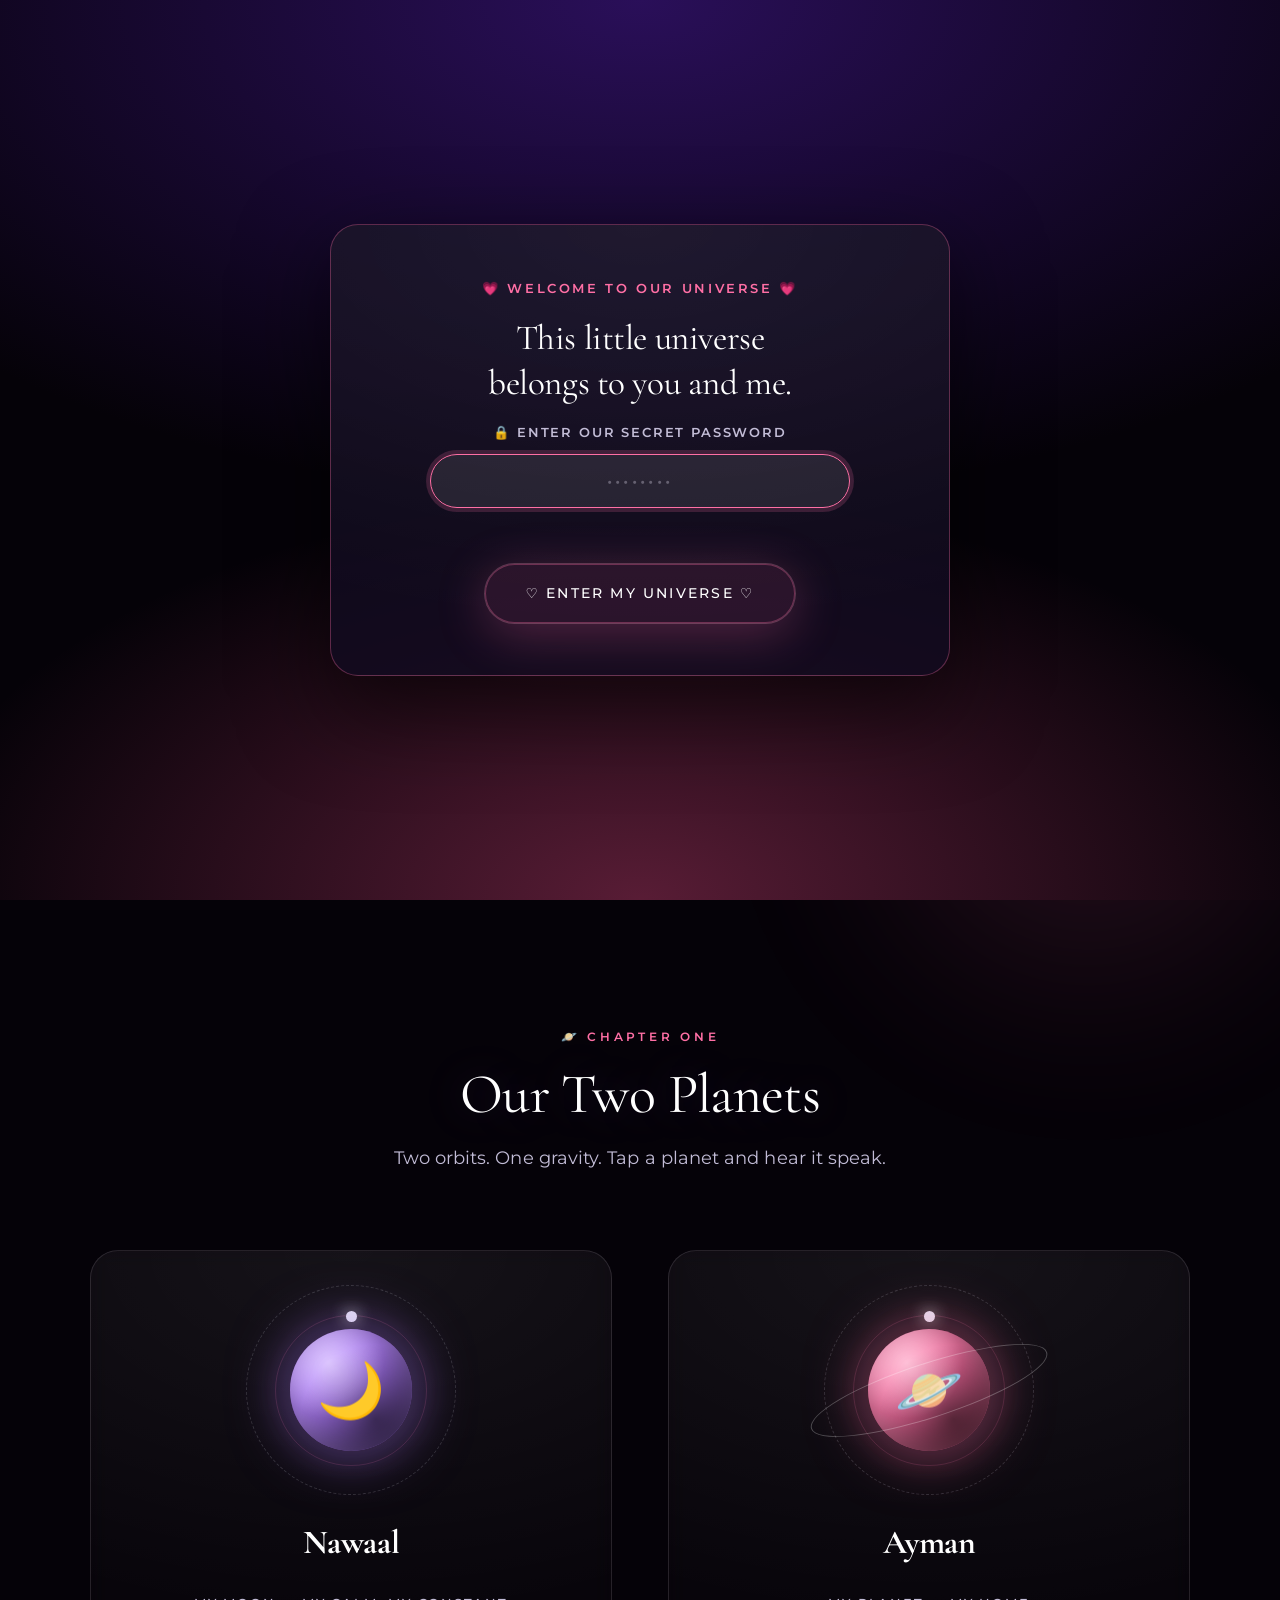
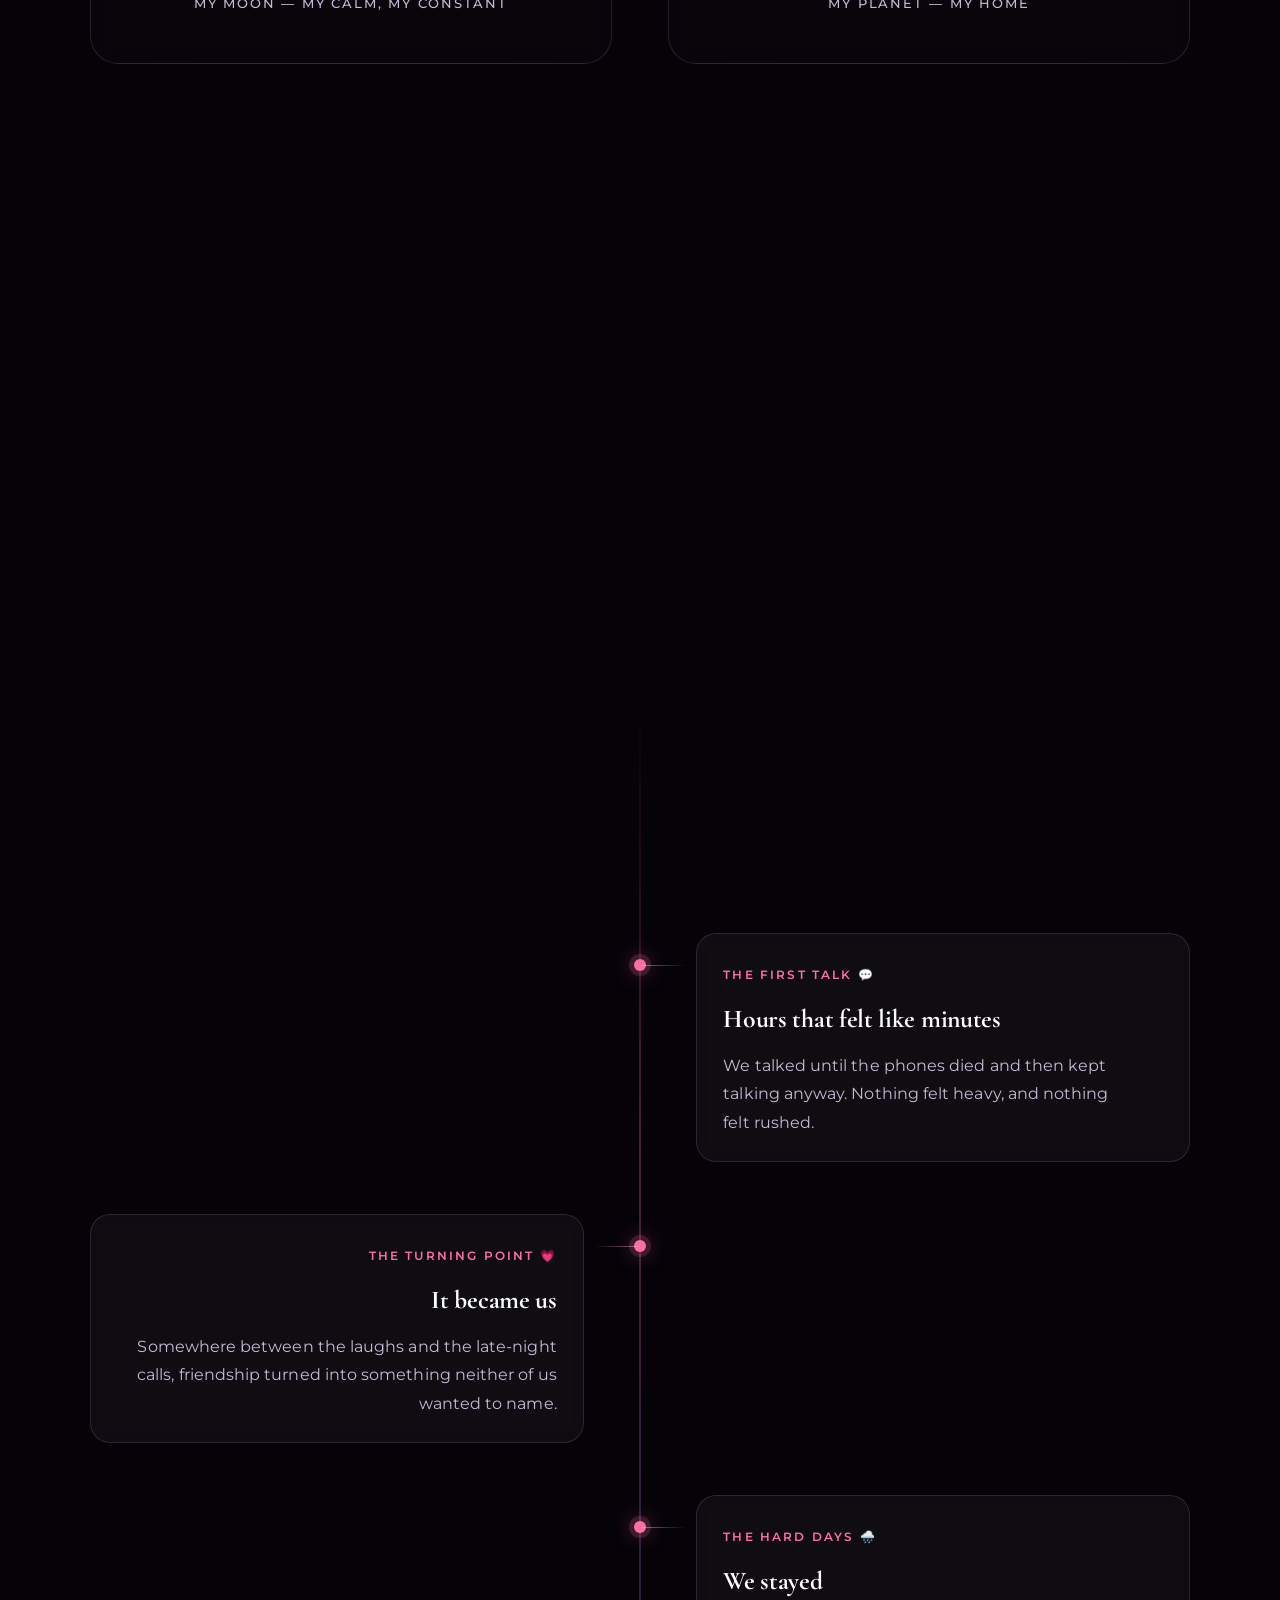
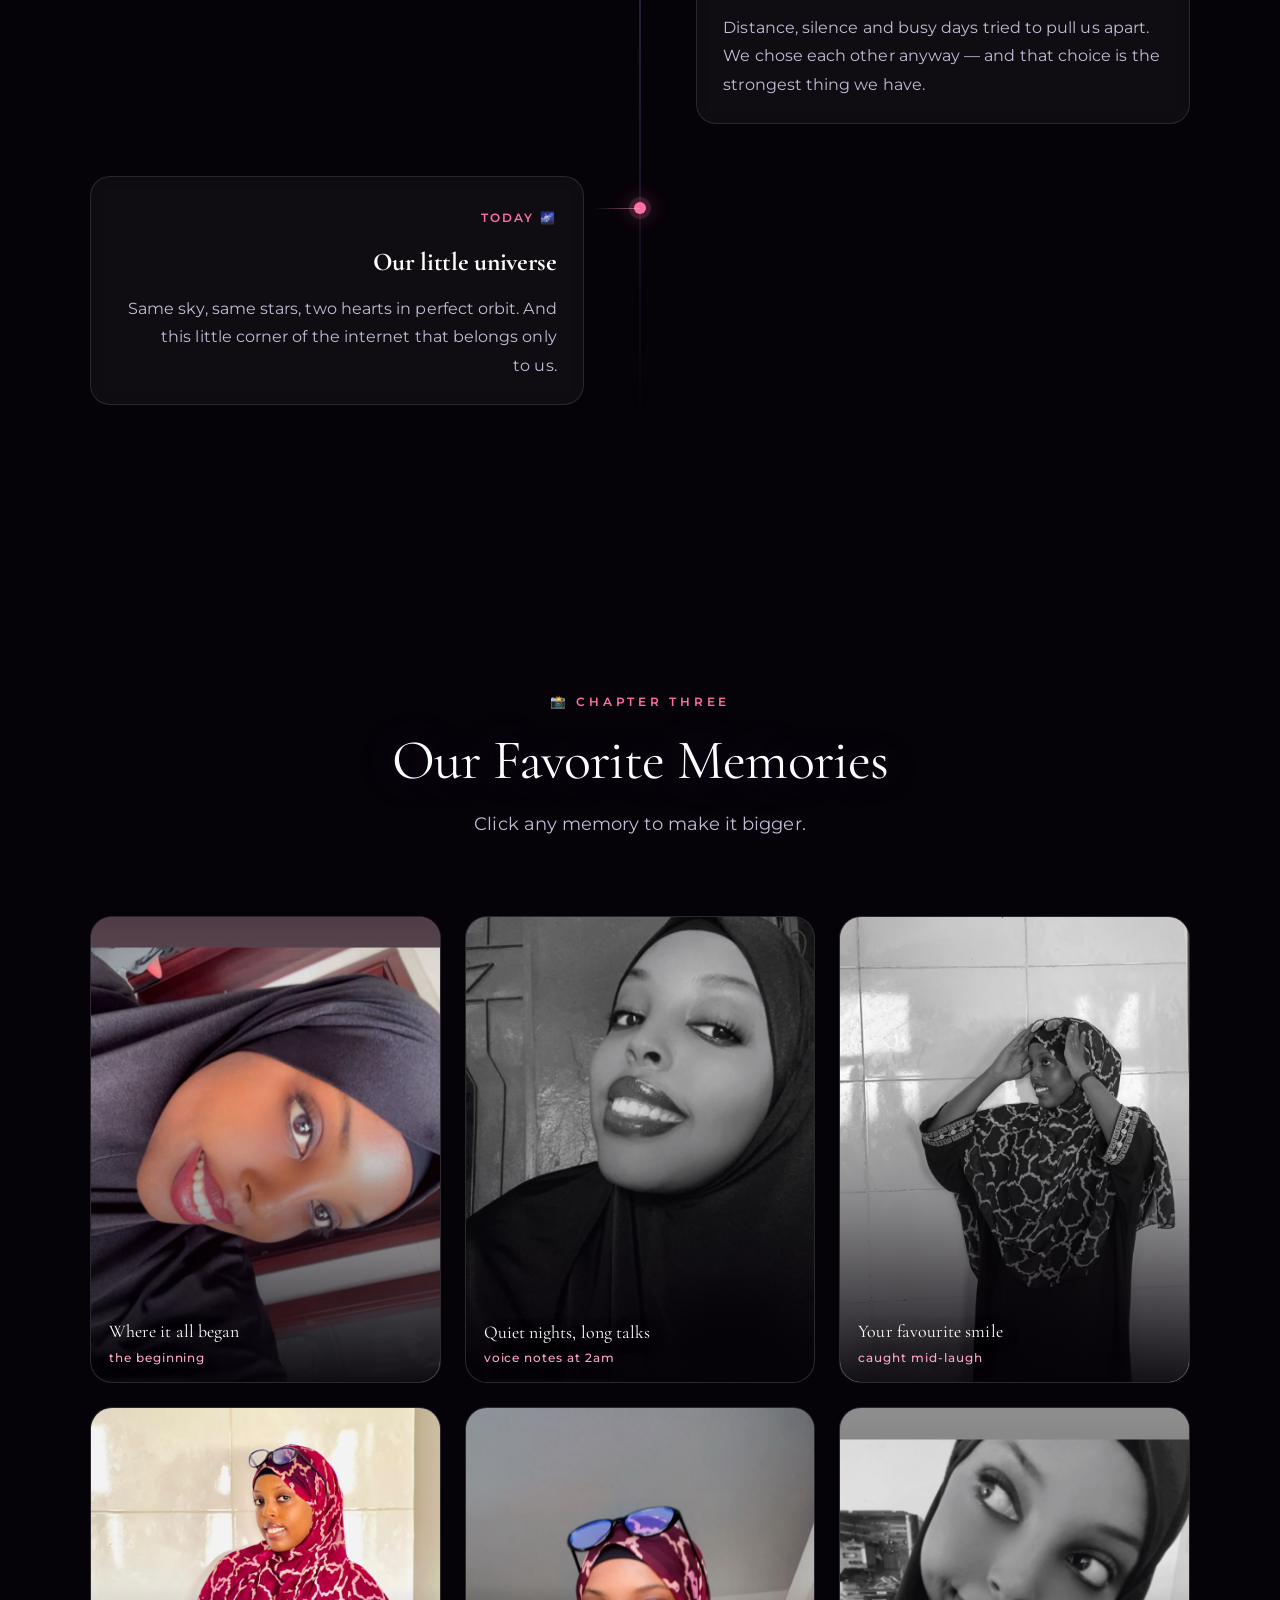
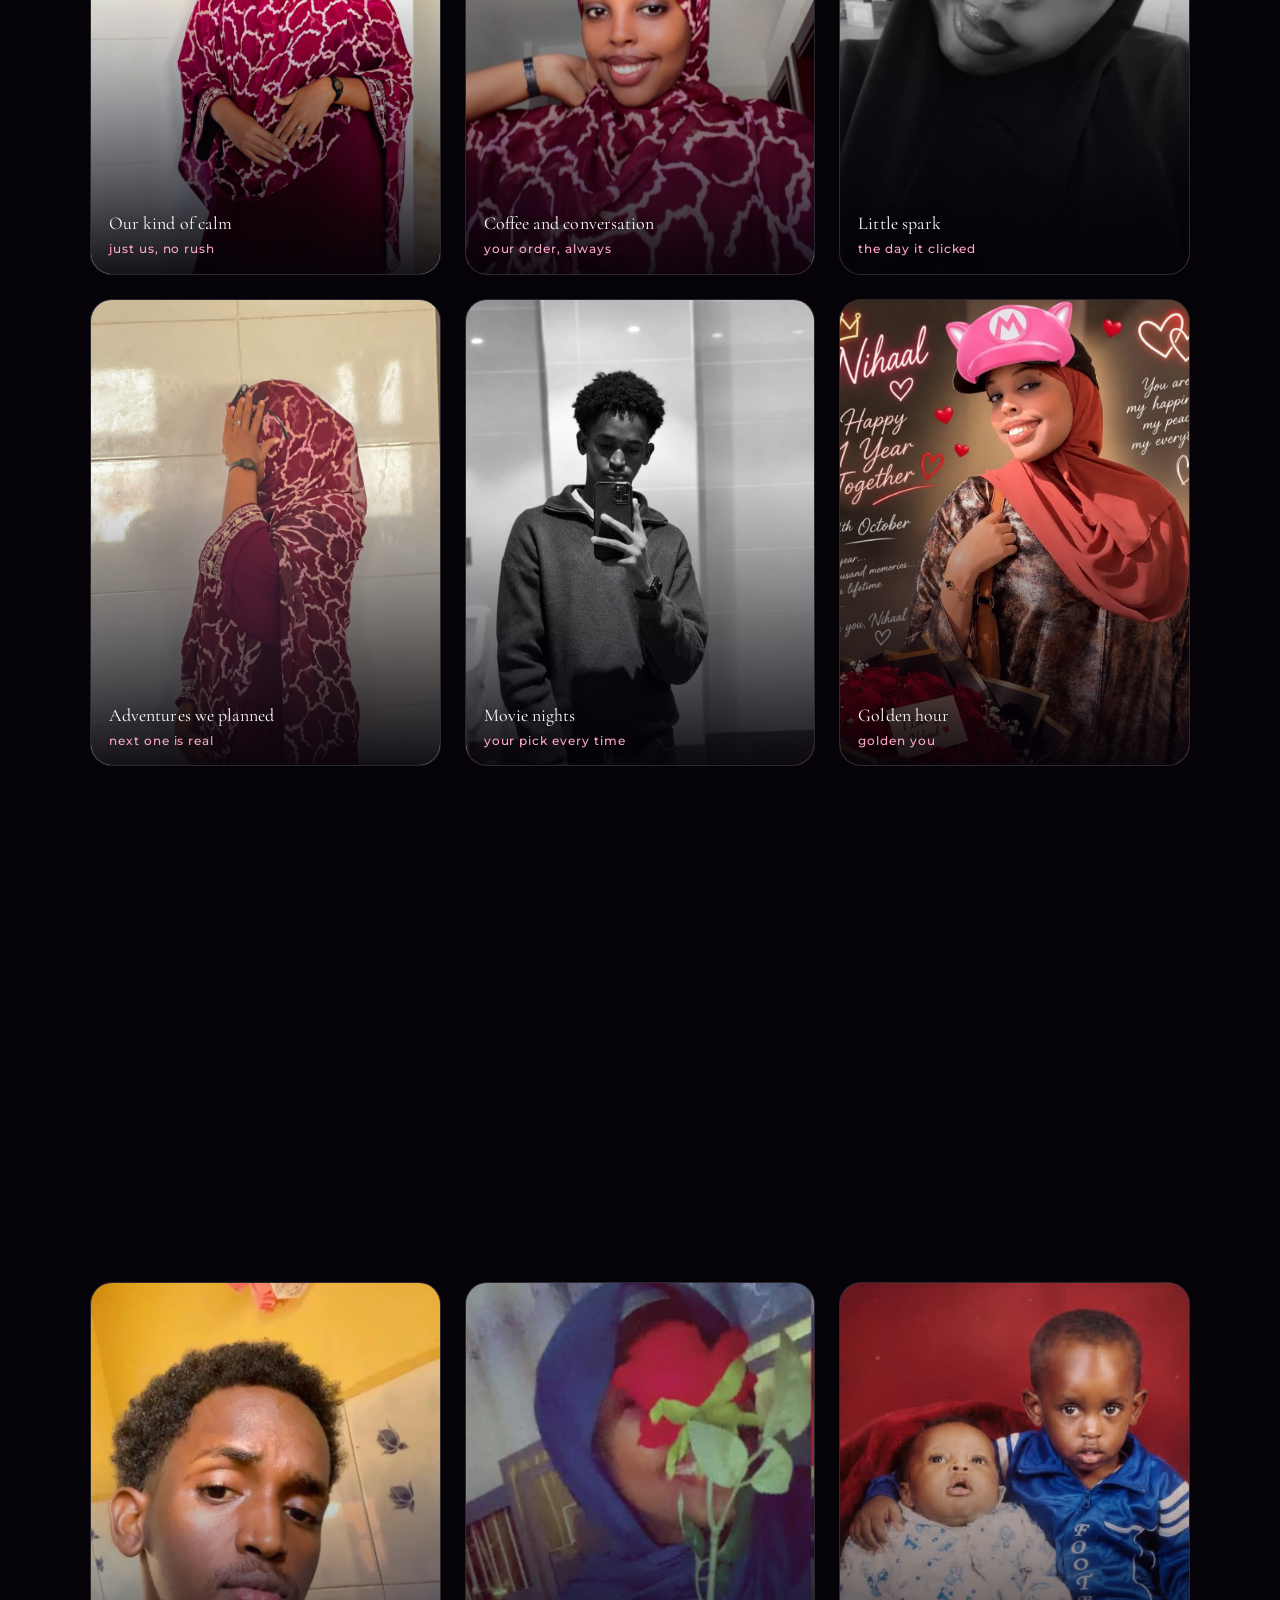
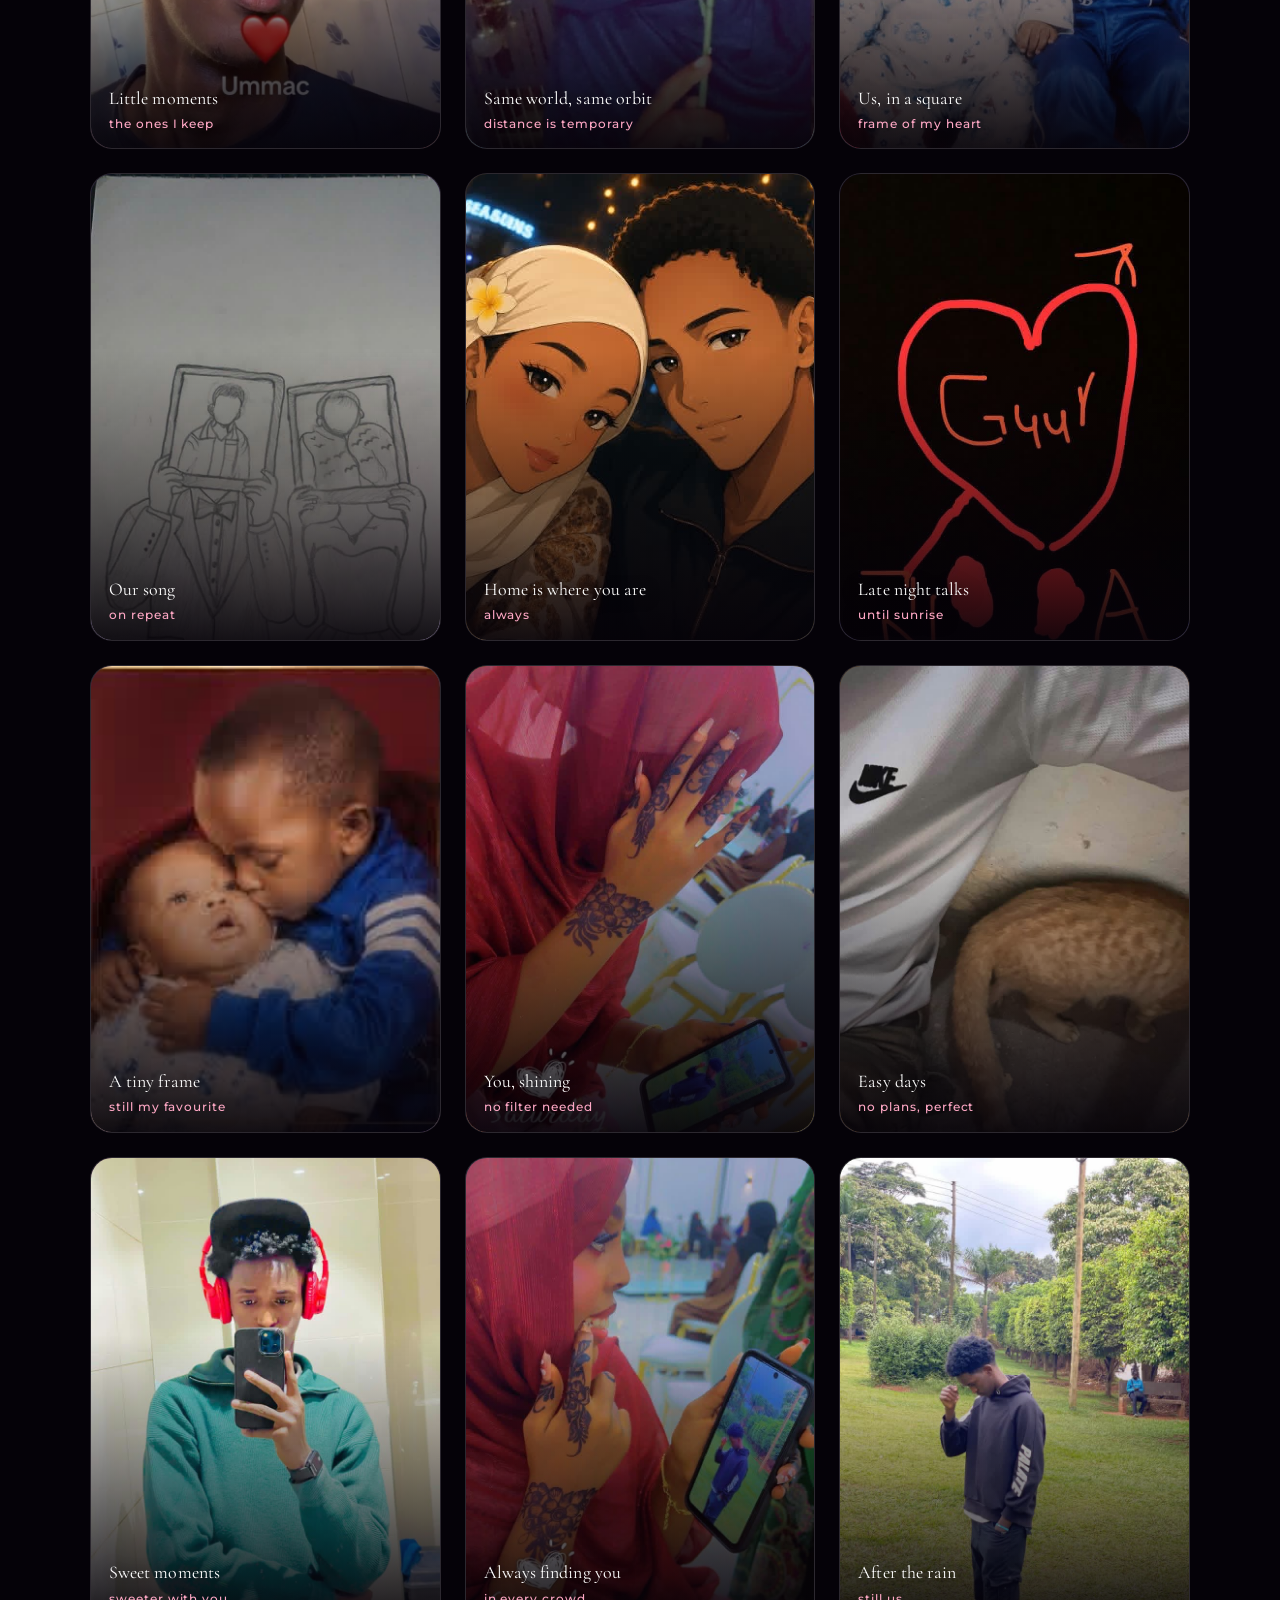
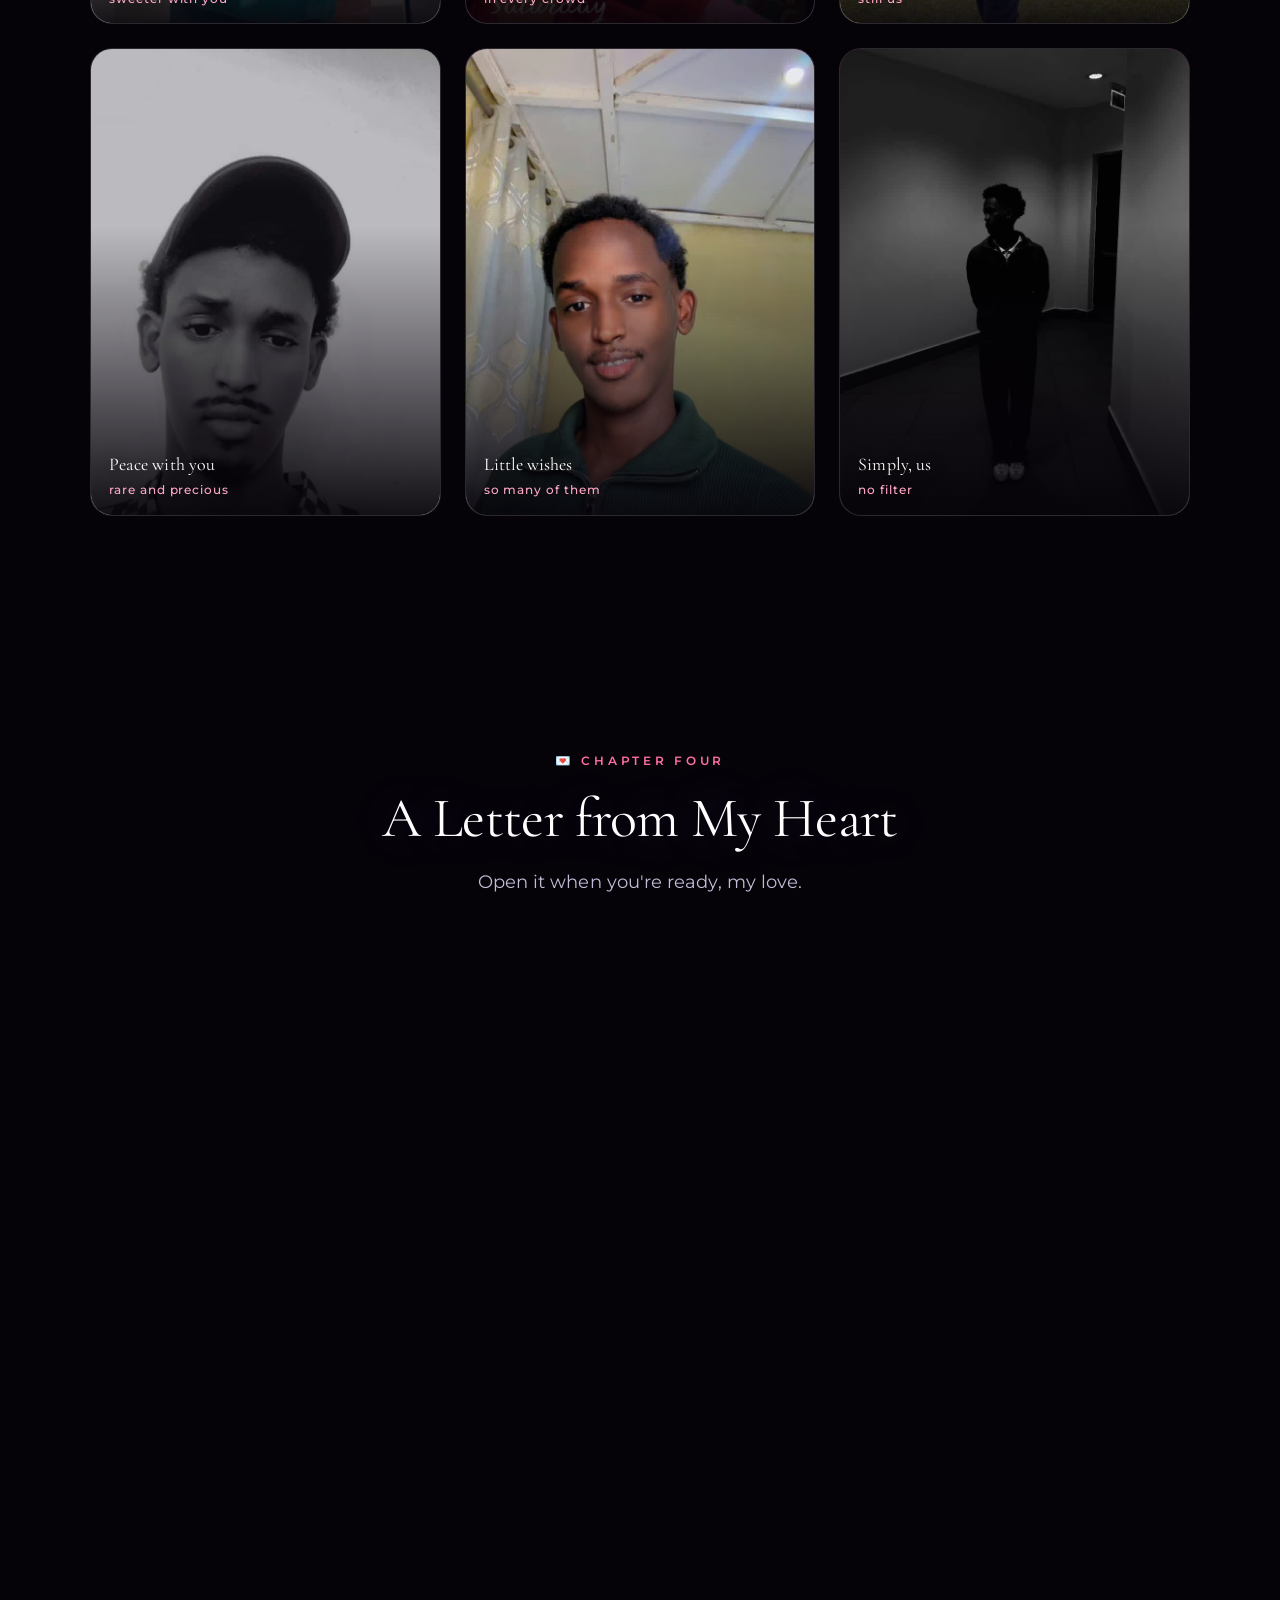
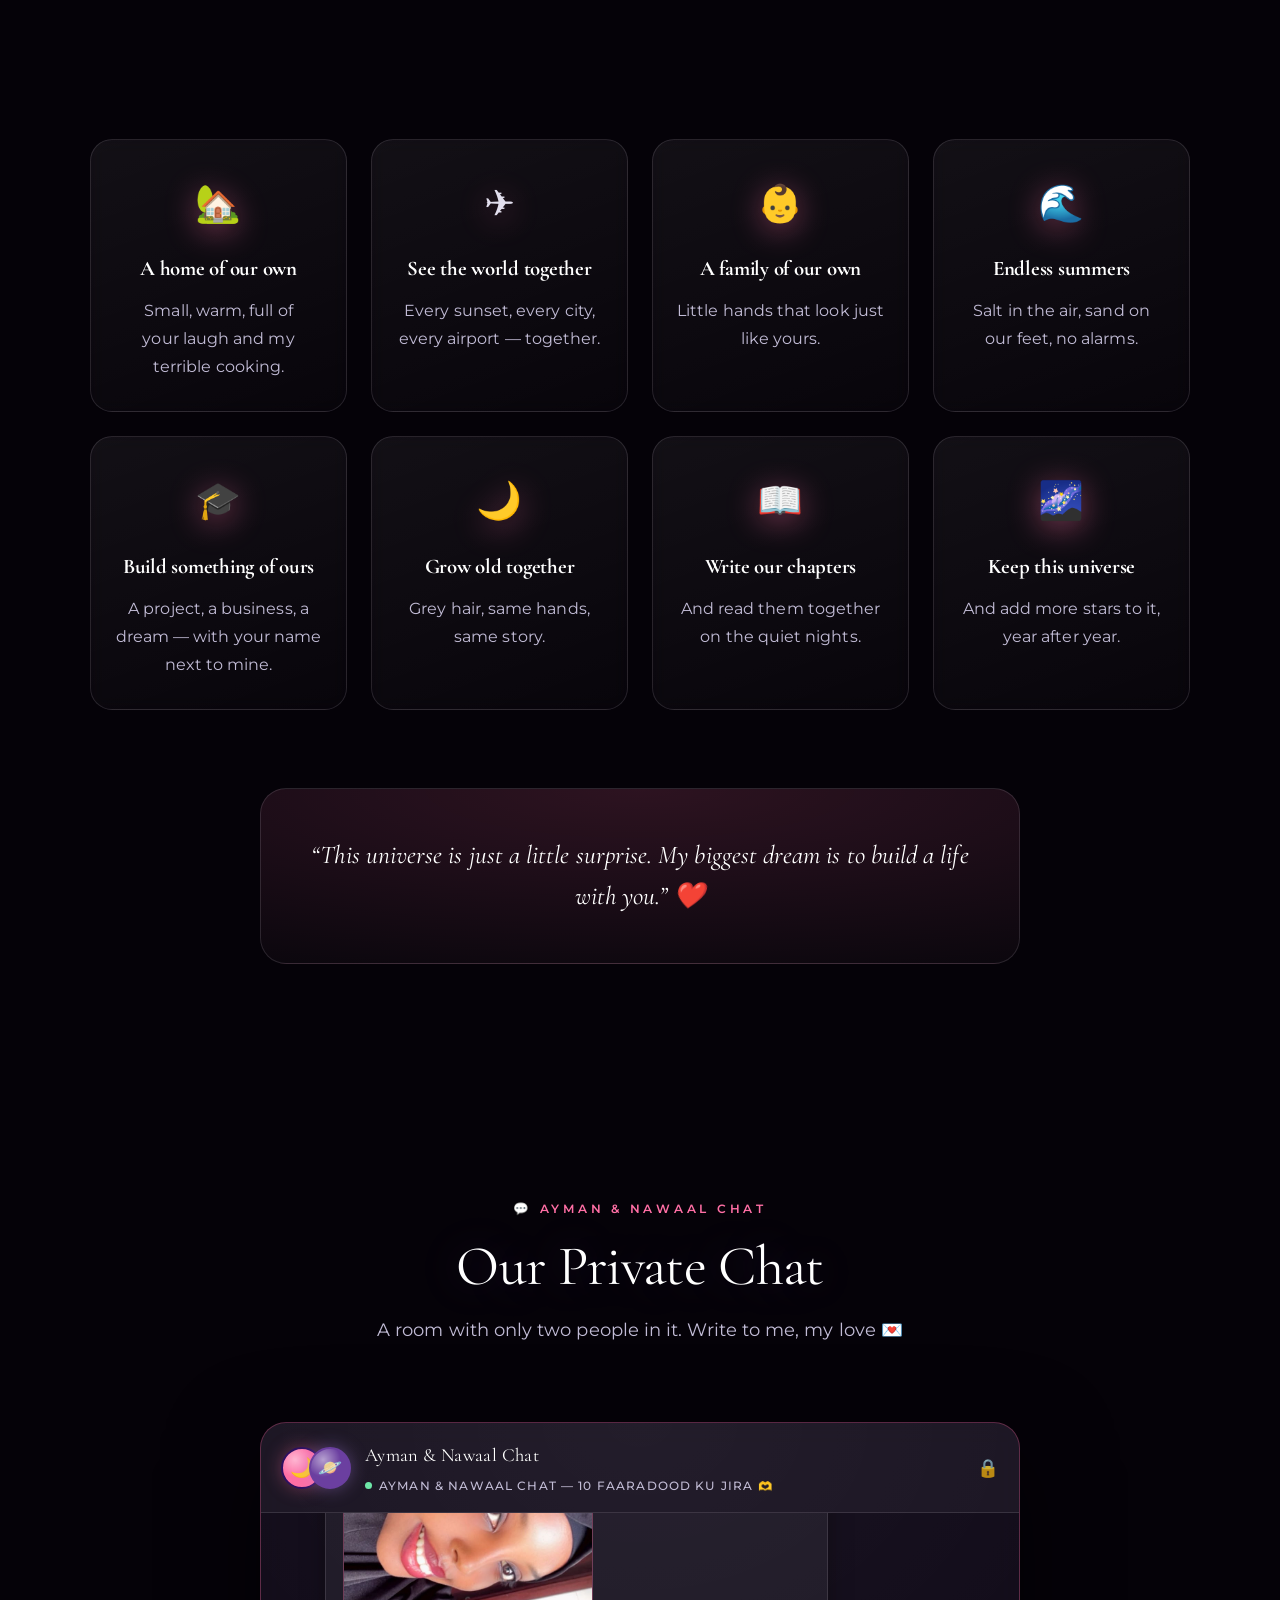
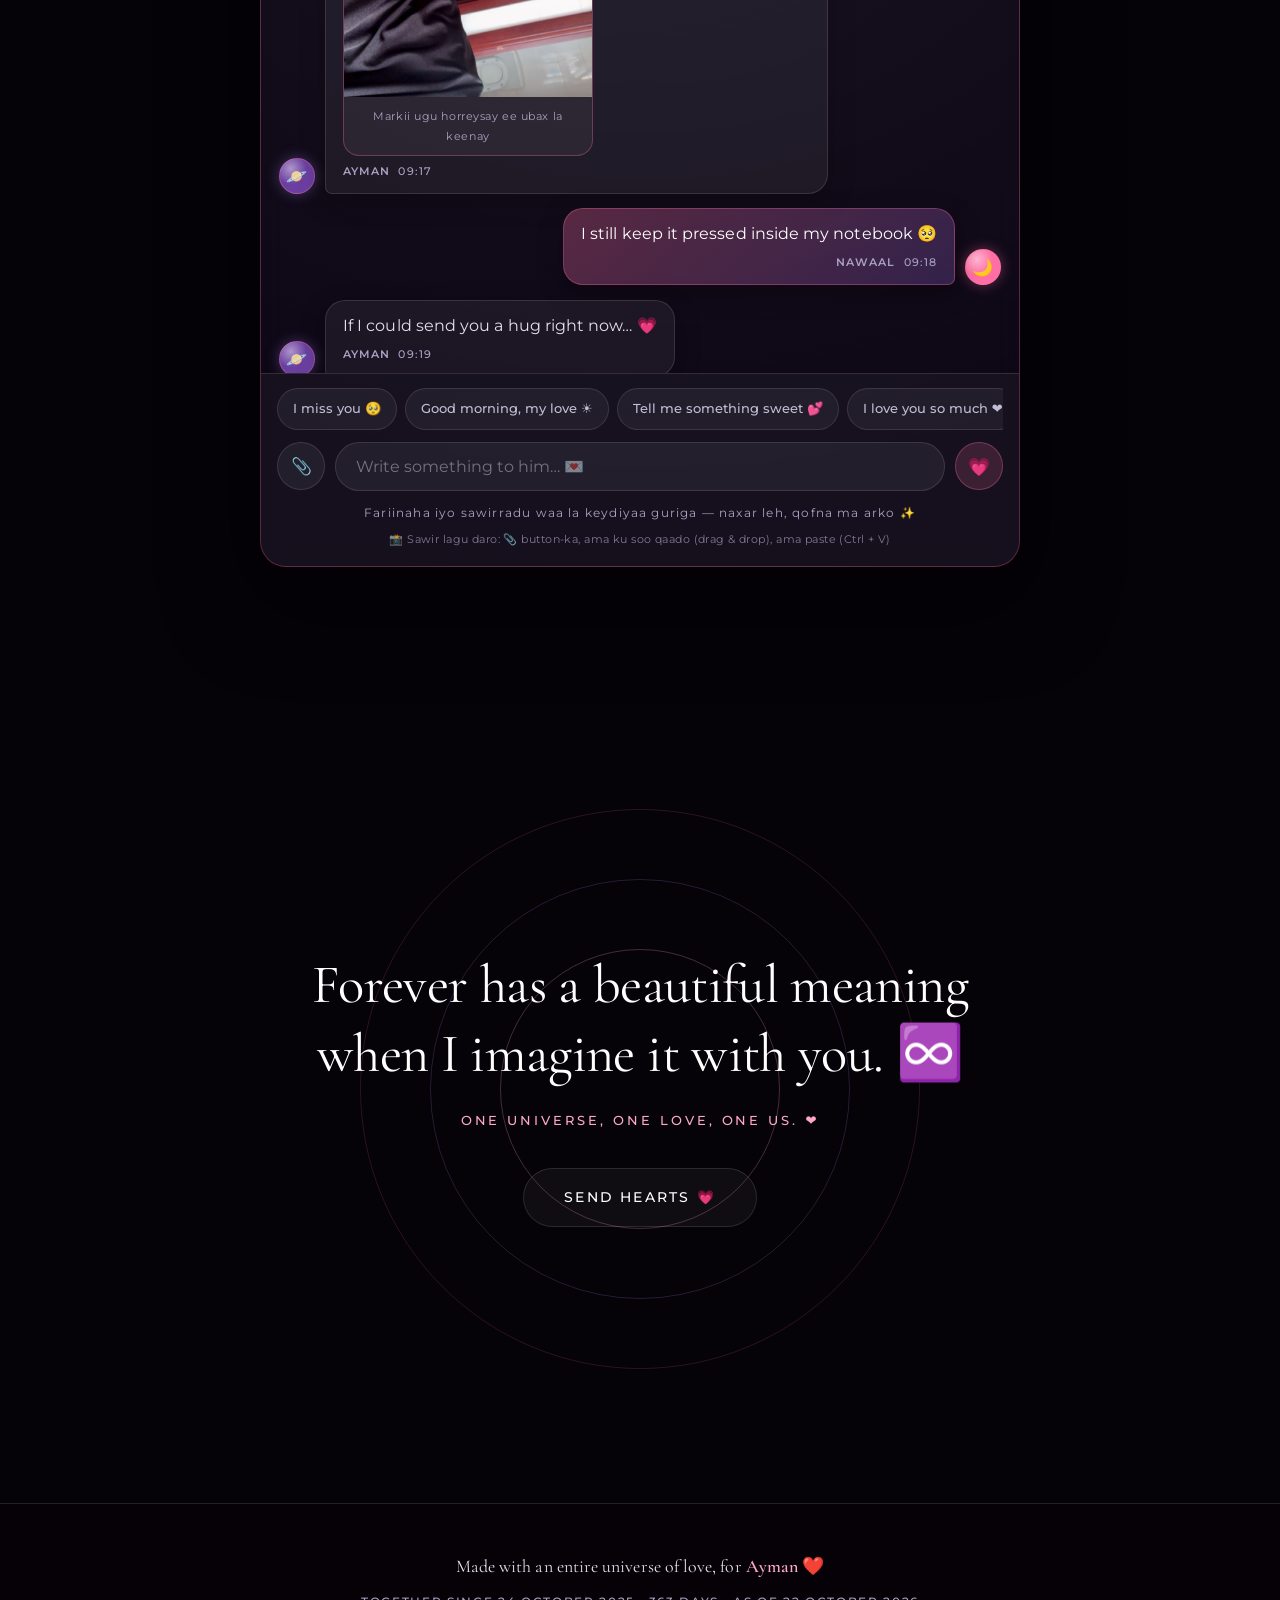
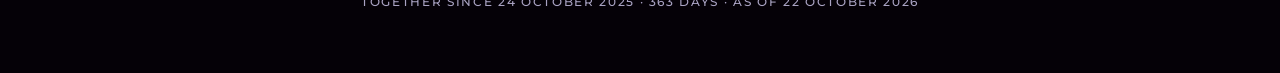
==== deploy-cloudflare/index.html @ 8b306631 "initial commit" ====
<!DOCTYPE html>
<html lang="so">
<head>
<meta charset="UTF-8" />
<meta name="viewport" content="width=device-width, initial-scale=1, viewport-fit=cover" />
<meta name="theme-color" content="#050208" />
<title>🌌 Our Little Universe — Nawaal &amp; Ayman</title>
<meta name="description" content="A universe made for two hearts. Happy Anniversary, My Love." />
<meta name="robots" content="noindex, nofollow" />
<meta property="og:type" content="website" />
<meta property="og:site_name" content="Our Little Universe" />
<meta property="og:title" content="Our Little Universe — Nawaal &amp; Ayman 🌌" />
<meta property="og:description" content="A universe made for two hearts. Happy Anniversary, My Love ❤️" />
<meta property="og:image" content="images/og-cover.jpg" />
<meta property="og:image:alt" content="Nawaal &amp; Ayman — Our Little Universe" />
<meta name="twitter:card" content="summary_large_image" />
<meta name="twitter:title" content="Our Little Universe — Nawaal &amp; Ayman 🌌" />
<meta name="twitter:description" content="A universe made for two hearts." />
<meta name="twitter:image" content="images/og-cover.jpg" />

<link rel="preconnect" href="https://fonts.googleapis.com" />
<link rel="preconnect" href="https://fonts.gstatic.com" crossorigin />
<link href="https://fonts.googleapis.com/css2?family=Cormorant+Garamond:ital,wght@0,400;0,600;1,400;1,600&family=Great+Vibes&family=Montserrat:wght@300;400;500;600&display=swap" rel="stylesheet" />
<link rel="stylesheet" href="assets/css/style.css" />
<link rel="stylesheet" href="assets/css/gate.css" />
<link rel="stylesheet" href="assets/css/chat.css" />
<link rel="stylesheet" href="assets/css/cake.css" />
<link rel="icon" href="data:image/svg+xml,<svg xmlns='http://www.w3.org/2000/svg' viewBox='0 0 100 100'><text y='.9em' font-size='90'>🌌</text></svg>" />
<link rel="apple-touch-icon" href="images/og-cover.jpg" />
<link rel="manifest" href="site.webmanifest" />
<noscript><style>.gate { display: none !important; }</style></noscript>
</head>
<body>

<!-- ============ SECRET GATE ============ -->
<div class="gate" id="gate" role="dialog" aria-modal="true" aria-label="Secret entrance">

  <!-- Step 1 — password -->
  <section class="gate__screen is-active" id="gatePass">
    <div class="gate__card">
      <p class="gate__kicker">💗 Welcome to Our Universe 💗</p>
      <h2 class="gate__title">This little universe belongs to you and me.</h2>
      <form class="gate__form" id="gateForm" novalidate>
        <label class="gate__label" for="gatePassInput">🔒 Enter Our Secret Password</label>
        <input class="gate__input" id="gatePassInput" type="password" autocomplete="off" spellcheck="false" placeholder="••••••••" aria-describedby="gateMsg" />
        <p class="gate__msg" id="gateMsg" role="alert"></p>
        <button class="btn btn--glow gate__submit" type="submit"><span>♡ Enter My Universe ♡</span></button>
      </form>
    </div>
  </section>

  <!-- Step 2 — secret questions -->
  <section class="gate__screen" id="gateQuiz">
    <div class="gate__card">
      <p class="gate__kicker" id="quizKicker">Question 1 ❤️</p>
      <h2 class="gate__title" id="quizQuestion">What is my name?</h2>
      <div class="gate__options" id="quizOptions"></div>
      <p class="gate__msg" id="quizMsg" role="alert"></p>
      <div class="gate__progress"><i id="quizBar"></i></div>
    </div>
  </section>

  <!-- Step 3 — unlocked -->
  <section class="gate__screen" id="gateDone">
    <div class="gate__card">
      <p class="gate__kicker">🌌</p>
      <h2 class="gate__title gate__title--win">CONGRATULATIONS, MY LOVE! ❤️</h2>
      <p class="gate__lead">You have unlocked our little universe.</p>
      <button class="btn btn--glow" id="gateEnter" type="button"><span>✨ ENTER OUR UNIVERSE ✨</span></button>
    </div>
  </section>

</div>

<!-- ============ CELEBRATION CAKE ============ -->
<div class="cake" id="cake" hidden role="dialog" aria-modal="true" aria-label="Happy anniversary">
  <div class="cake__confetti" id="cakeConfetti" aria-hidden="true"></div>
  <div class="cake__inner">
    <p class="cake__kicker">🎂 Our Little Universe</p>
    <h2 class="cake__title">Happy Anniversary</h2>
    <p class="cake__names">Ayman &amp; Nawaal</p>
    <p class="cake__since" id="cakeSince"></p>

    <div class="cake__stage" aria-hidden="true">
      <div class="cake__glow"></div>
      <div class="cake__candles">
        <span class="candle"><i class="candle__flame"></i><i class="candle__smoke"></i></span>
        <span class="candle"><i class="candle__flame"></i><i class="candle__smoke"></i></span>
        <span class="candle"><i class="candle__flame"></i><i class="candle__smoke"></i></span>
        <span class="candle"><i class="candle__flame"></i><i class="candle__smoke"></i></span>
        <span class="candle"><i class="candle__flame"></i><i class="candle__smoke"></i></span>
      </div>
      <div class="cake__layer cake__layer--top">
        <span class="cake__drip" style="left: 12px"></span>
        <span class="cake__drip" style="left: 52px"></span>
        <span class="cake__drip" style="left: 92px"></span>
      </div>
      <div class="cake__layer cake__layer--mid">
        <span class="cake__drip" style="left: 16px"></span>
        <span class="cake__drip" style="left: 66px"></span>
        <span class="cake__drip" style="left: 116px"></span>
      </div>
      <div class="cake__layer cake__layer--bottom">
        <span class="cake__drip" style="left: 22px"></span>
        <span class="cake__drip" style="left: 82px"></span>
        <span class="cake__drip" style="left: 142px"></span>
      </div>
      <div class="cake__sugar"></div>
      <div class="cake__plate"></div>
    </div>

    <button class="btn btn--glow cake__btn" id="cakeBtn" type="button"><span>🎂 Blow out the candles</span></button>
    <p class="cake__hint">Tag si uu dabadeed uu u galaa universe-ka 🌌</p>
  </div>
</div>

<!-- ============ BACKGROUND LAYERS ============ -->
<canvas id="starfield" aria-hidden="true"></canvas>
<div class="nebula nebula--1" aria-hidden="true"></div>
<div class="nebula nebula--2" aria-hidden="true"></div>
<div class="nebula nebula--3" aria-hidden="true"></div>
<div class="cursor-glow" id="cursorGlow" aria-hidden="true"></div>

<!-- ============ WELCOME / LOADER ============ -->
<div class="loader" id="loader">
  <div class="loader__inner">
    <p class="loader__eyebrow">A universe of two</p>
    <h1 class="loader__title">Welcome to Our Universe,<br /><span class="gradient-text">Ayman</span> ❤️</h1>
    <p class="loader__text">Out of billions of people, somehow, my heart found you.</p>
    <button class="btn btn--glow" id="enterBtn" type="button">
      <span>Enter Our Universe</span> <span class="btn__spark">✨</span>
    </button>
    <p class="loader__hint">🎵 Our piano starts when you enter</p>
  </div>
  <div class="loader__fade"></div>
</div>

<!-- ============ NAV ============ -->
<header class="nav" id="nav">
  <a class="nav__logo" href="#home">
    <span class="nav__logo-mark">✦</span>
    <span class="nav__logo-text">N &amp; A</span>
  </a>
  <nav class="nav__links" id="navLinks">
    <a href="#planets">Planets</a>
    <a href="#story">Story</a>
    <a href="#memories">Memories</a>
    <a href="#letter">Letter</a>
    <a href="#future">Future</a>
    <a href="#chat">Chat</a>
  </nav>
  <button class="nav__burger" id="navBurger" type="button" aria-label="Menu" aria-expanded="false">
    <span></span><span></span><span></span>
  </button>
  <button class="nav__music" id="musicBtn" type="button" aria-label="Toggle music" aria-pressed="false">
    <svg class="ico ico--on" viewBox="0 0 24 24" aria-hidden="true"><path d="M9 18V5l12-2v13"/><circle cx="6" cy="18" r="3"/><circle cx="18" cy="16" r="3"/></svg>
    <svg class="ico ico--off" viewBox="0 0 24 24" aria-hidden="true"><path d="M9 18V5l12-2v13"/><circle cx="6" cy="18" r="3"/><circle cx="18" cy="16" r="3"/><line x1="3" y1="3" x2="21" y2="21"/></svg>
  </button>
</header>

<main id="main">

  <!-- ============ HERO ============ -->
  <section class="hero section" id="home">
    <div class="hero__badge" data-reveal>
      <span class="pulse-dot"></span>
      <span id="anniversaryText">Happy Anniversary, My Love</span>
    </div>

    <h2 class="hero__title" data-reveal data-delay="1">
      One Universe, <span class="gradient-text">One Love</span>, One&nbsp;Us.
    </h2>

    <p class="hero__sub" data-reveal data-delay="2">
      A small corner of the internet, built only for us —
      <br class="br-mobile" /> and for every lifetime after this one.
    </p>

    <div class="countdown" data-reveal data-delay="3" id="countdown">
      <div class="countdown__cell"><b id="cdDays">0</b><span>Days of love</span></div>
      <div class="countdown__cell"><b id="cdHours">0</b><span>Hours</span></div>
      <div class="countdown__cell"><b id="cdMins">0</b><span>Minutes</span></div>
      <div class="countdown__cell"><b id="cdSecs">0</b><span>Seconds</span></div>
    </div>

    <p class="countdown__asof" id="cdAsOf" data-reveal data-delay="4"></p>

    <div class="hero__scroll" data-reveal data-delay="5">
      <span>scroll</span>
      <span class="mouse"><i></i></span>
    </div>
  </section>

  <!-- ============ PLANETS ============ -->
  <section class="section section--pad" id="planets">
    <header class="sec-head" data-reveal>
      <p class="sec-head__eyebrow">🪐 Chapter one</p>
      <h3 class="sec-head__title">Our Two Planets</h3>
      <p class="sec-head__lead">Two orbits. One gravity. Tap a planet and hear it speak.</p>
    </header>

    <div class="planets" id="planetsRow"><!-- rendered by JS --></div>

    <p class="planets__quote" data-reveal>“Two different souls, one beautiful universe.”</p>
  </section>

  <!-- ============ STORY ============ -->
  <section class="section section--pad" id="story">
    <header class="sec-head" data-reveal>
      <p class="sec-head__eyebrow">📖 Chapter two</p>
      <h3 class="sec-head__title">Our Story</h3>
      <p class="sec-head__lead">From one ordinary day to a whole universe.</p>
    </header>

    <div class="timeline" id="timeline"><!-- rendered by JS --></div>
  </section>

  <!-- ============ MEMORIES ============ -->
  <section class="section section--pad" id="memories">
    <header class="sec-head" data-reveal>
      <p class="sec-head__eyebrow">📸 Chapter three</p>
      <h3 class="sec-head__title">Our Favorite Memories</h3>
      <p class="sec-head__lead">Click any memory to make it bigger.</p>
    </header>

    <div class="mem-grid" id="memGrid"><!-- rendered by JS --></div>
  </section>

  <!-- ============ LETTER ============ -->
  <section class="section section--pad" id="letter">
    <header class="sec-head" data-reveal>
      <p class="sec-head__eyebrow">💌 Chapter four</p>
      <h3 class="sec-head__title">A Letter from My Heart</h3>
      <p class="sec-head__lead">Open it when you're ready, my love.</p>
    </header>

    <div class="envelope" id="envelope" data-reveal>
      <button class="envelope__btn" id="envelopeBtn" type="button" aria-label="Open the letter">
        <span class="envelope__flap"></span>
        <span class="envelope__body">
          <span class="envelope__seal">💌</span>
          <span class="envelope__to">To my favorite person, Ayman</span>
          <span class="envelope__hint">tap to open</span>
        </span>
      </button>
    </div>

    <article class="letter" id="letterPaper" hidden>
      <div class="letter__paper">
        <p class="letter__date" id="letterDate"></p>
        <div class="letter__body" id="letterBody"></div>
        <p class="letter__sign" id="letterSign"></p>
      </div>
    </article>
  </section>

  <!-- ============ FUTURE ============ -->
  <section class="section section--pad" id="future">
    <header class="sec-head" data-reveal>
      <p class="sec-head__eyebrow">🌙 Chapter five</p>
      <h3 class="sec-head__title">Our Future Universe</h3>
      <p class="sec-head__lead">The dreams we keep, and the life we'll build.</p>
    </header>

    <div class="dreams" id="dreamsRow"><!-- rendered by JS --></div>

    <div class="future-quote" data-reveal>
      <p>“This universe is just a little surprise. My biggest dream is to build a life with you.” ❤️</p>
    </div>
  </section>

  <!-- ============ CHAT ============ -->
  <section class="section section--pad" id="chat">
    <header class="sec-head" data-reveal>
      <p class="sec-head__eyebrow">💬 Ayman &amp; Nawaal chat</p>
      <h3 class="sec-head__title">Our Private Chat</h3>
      <p class="sec-head__lead">A room with only two people in it. Write to me, my love 💌</p>
    </header>

    <div class="chat-shell" data-reveal>
      <div class="chat__head">
        <div class="chat__faces" aria-hidden="true">
          <span class="chat__face">🌙</span>
          <span class="chat__face chat__face--b">🪐</span>
        </div>
        <div class="chat__who">
          <span class="chat__names">Ayman &amp; Nawaal Chat</span>
          <span class="chat__status"><i class="chat__live"></i><span id="chatStatus">Only two of us here 🫶</span></span>
        </div>
        <span class="chat__lock" aria-hidden="true">🔒</span>
      </div>

      <div class="chat__body" id="chatBody" role="log" aria-live="polite" aria-label="Chat messages"></div>

      <div class="chat__foot">
        <div class="chat__chips" id="chatChips"></div>

        <div class="chat__preview" id="chatPreview" hidden aria-label="Photos ready to send"></div>

        <form class="chat__form" id="chatForm">
          <input class="chat__file" id="chatFile" type="file" accept="image/*" multiple hidden />
          <button class="chat__attach" id="chatAttach" type="button" aria-label="Add photos" title="Add photos 📸">📎</button>
          <input class="chat__input" id="chatInput" type="text" placeholder="Write something to him… 💌" autocomplete="off" maxlength="300" aria-label="Your message" />
          <button class="chat__send" type="submit" aria-label="Send message">💗</button>
        </form>

        <p class="chat__note">Fariinaha iyo sawirradu waa la keydiyaa guriga — naxar leh, qofna ma arko ✨</p>
        <p class="chat__tip">📸 Sawir lagu daro: <b>📎</b> button-ka, ama ku soo qaado (drag &amp; drop), ama paste (Ctrl + V)</p>
      </div>
    </div>
  </section>

  <!-- ============ FINALE ============ -->
  <section class="section finale" id="finale">
    <div class="finale__rings" aria-hidden="true"><i></i><i></i><i></i></div>
    <h3 class="finale__title" data-reveal>Forever has a beautiful meaning<br />when I imagine it with you. ♾️</h3>
    <p class="finale__small" data-reveal>One Universe, One Love, One Us. ❤️</p>
    <button class="btn btn--soft" id="heartsBtn" type="button">Send hearts 💗</button>
  </section>

</main>

<footer class="footer">
  <p>Made with an entire universe of love, for <b id="footerName">Ayman</b> ❤️</p>
  <p class="footer__tiny" id="footerSince"></p>
</footer>

<!-- ============ LIGHTBOX ============ -->
<div class="lightbox" id="lightbox" hidden>
  <button class="lightbox__close" id="lightboxClose" type="button" aria-label="Close">✕</button>
  <figure class="lightbox__fig">
    <img id="lightboxImg" alt="" />
    <div class="lightbox__ph" id="lightboxPh" hidden></div>
    <figcaption id="lightboxCap"></figcaption>
  </figure>
</div>

<!-- ============ TOAST ============ -->
<div class="toast" id="toast" role="status" aria-live="polite"></div>

<script src="assets/js/data.js"></script>
<script src="assets/js/photos.js"></script>
<script src="assets/js/cake.js"></script>
<script src="assets/js/gate.js"></script>
<script src="assets/js/chat.js"></script>
<script src="assets/js/script.js"></script>
</body>
</html>
---- deploy-cloudflare/assets/css/style.css ----
/* =========================================================
   🌌 OUR LITTLE UNIVERSE — design system
   Colors: deep purple · black · pink · silver
   ========================================================= */

:root {
  --black:      #050208;
  --ink:        #0a0414;
  --purple-900: #14062b;
  --purple-800: #1e0a3d;
  --purple-700: #2d1060;
  --purple-500: #6b3fa0;
  --purple-300: #a985e8;
  --pink:       #ff6fa5;
  --pink-soft:  #ffa8c5;
  --pink-deep:  #e0477f;
  --silver:     #e2dfee;
  --silver-dim: #a9a2c2;
  --silver-soft:#c2bcd6;
  --gold:       #f4d9a8;

  --grad-pink:   linear-gradient(120deg, #ffa8c5 0%, #ff6fa5 45%, #b57bff 100%);
  --grad-purple: linear-gradient(120deg, #a985e8 0%, #ff6fa5 100%);

  --glass:      rgba(255, 255, 255, 0.045);
  --glass-2:    rgba(255, 255, 255, 0.075);
  --stroke:     rgba(217, 213, 228, 0.14);
  --stroke-2:   rgba(255, 111, 165, 0.32);

  --font-script: "Great Vibes", "Segoe Script", cursive;
  --font-serif:  "Cormorant Garamond", Georgia, "Times New Roman", serif;
  --font-sans:   "Montserrat", "Segoe UI", system-ui, -apple-system, sans-serif;

  --maxw: 1180px;
  --ease: cubic-bezier(.22, 1, .36, 1);
  --nav-h: 68px;
}

*, *::before, *::after { box-sizing: border-box; }

html {
  scroll-behavior: smooth;
  scroll-padding-top: calc(var(--nav-h) + 16px);
  -webkit-text-size-adjust: 100%;
  text-size-adjust: 100%;
}

body {
  margin: 0;
  min-height: 100%;
  background: var(--black);
  color: var(--silver);
  font-family: var(--font-sans);
  font-weight: 400;
  font-size: clamp(1rem, .97rem + .18vw, 1.07rem);
  line-height: 1.8;
  letter-spacing: .004em;
  overflow-x: hidden;
  font-kerning: normal;
  font-variant-ligatures: common-ligatures;
  font-optical-sizing: auto;
  text-rendering: optimizeLegibility;
  -webkit-font-smoothing: antialiased;
  -moz-osx-font-smoothing: grayscale;
}

/* ---------- Readability helpers ---------- */
h1, h2, h3, h4 { text-wrap: balance; letter-spacing: -.012em; }
p { text-wrap: pretty; }
strong, b { font-weight: 600; color: #fff; }

body.is-locked { overflow: hidden; }

img { max-width: 100%; display: block; }
button { font: inherit; color: inherit; cursor: pointer; }
a { color: inherit; text-decoration: none; }

::selection { background: var(--pink); color: #14041c; }

::-webkit-scrollbar { width: 10px; }
::-webkit-scrollbar-track { background: #07030e; }
::-webkit-scrollbar-thumb {
  background: linear-gradient(var(--purple-500), var(--pink-deep));
  border-radius: 99px;
}

/* ---------- Background layers ---------- */
#starfield {
  position: fixed;
  inset: 0;
  width: 100%;
  height: 100%;
  z-index: 0;
  pointer-events: none;
}

.nebula {
  position: fixed;
  z-index: 0;
  border-radius: 50%;
  filter: blur(90px);
  opacity: .45;
  pointer-events: none;
  will-change: transform;
}
.nebula--1 {
  width: 52vw; height: 52vw; min-width: 340px; min-height: 340px;
  top: -12vw; left: -10vw;
  background: radial-gradient(circle, rgba(139, 74, 210, .55), transparent 68%);
  animation: drift1 26s var(--ease) infinite alternate;
}
.nebula--2 {
  width: 46vw; height: 46vw; min-width: 300px; min-height: 300px;
  bottom: -14vw; right: -8vw;
  background: radial-gradient(circle, rgba(255, 111, 165, .40), transparent 68%);
  animation: drift2 32s var(--ease) infinite alternate;
}
.nebula--3 {
  width: 34vw; height: 34vw; min-width: 240px; min-height: 240px;
  top: 38%; left: 52%;
  background: radial-gradient(circle, rgba(64, 140, 255, .22), transparent 70%);
  animation: drift3 38s var(--ease) infinite alternate;
}
@keyframes drift1 { to { transform: translate3d(9vw, 7vh, 0) scale(1.18); } }
@keyframes drift2 { to { transform: translate3d(-11vw, -6vh, 0) scale(1.22); } }
@keyframes drift3 { to { transform: translate3d(-7vw, 9vh, 0) scale(.85); } }

.cursor-glow {
  position: fixed;
  width: 380px; height: 380px;
  top: 0; left: 0;
  margin: -190px 0 0 -190px;
  border-radius: 50%;
  background: radial-gradient(circle, rgba(255, 111, 165, .13), transparent 62%);
  pointer-events: none;
  z-index: 1;
  opacity: 0;
  transition: opacity .5s ease;
  will-change: transform;
}
body.has-pointer .cursor-glow { opacity: 1; }

main, .nav, .footer { position: relative; z-index: 2; }

/* ---------- Loader ---------- */
.loader {
  position: fixed;
  inset: 0;
  z-index: 100;
  display: grid;
  place-items: center;
  text-align: center;
  padding: 24px;
  background:
    radial-gradient(120% 90% at 50% 0%, rgba(45, 16, 96, .85), transparent 60%),
    radial-gradient(90% 70% at 50% 100%, rgba(224, 71, 127, .35), transparent 62%),
    var(--black);
  transition: opacity 1.1s var(--ease), visibility 1.1s;
}
.loader.is-gone { opacity: 0; visibility: hidden; pointer-events: none; }

.loader__inner { max-width: 720px; animation: loaderIn 1.4s var(--ease) both; }
@keyframes loaderIn { from { opacity: 0; transform: translateY(26px); } }

.loader__eyebrow {
  font-size: .8rem;
  font-weight: 500;
  letter-spacing: .34em;
  text-transform: uppercase;
  color: var(--silver-soft);
  margin: 0 0 22px;
}
.loader__title {
  font-family: var(--font-script);
  font-weight: 400;
  font-size: clamp(2.5rem, 7vw, 4.8rem);
  line-height: 1.28;
  color: #fff;
  margin: 0 0 18px;
  text-shadow: 0 0 44px rgba(255, 111, 165, .38);
}
.loader__text {
  font-family: var(--font-serif);
  font-size: clamp(1.04rem, 2.6vw, 1.32rem);
  font-style: italic;
  line-height: 1.7;
  color: var(--silver-soft);
  margin: 0 0 40px;
}
.loader__hint {
  margin: 18px 0 0;
  font-size: .78rem;
  font-weight: 500;
  letter-spacing: .16em;
  text-transform: uppercase;
  color: var(--silver-dim);
}
.loader__fade {
  position: absolute; inset: 0;
  background: radial-gradient(circle at 50% 50%, transparent 55%, rgba(5, 2, 8, .9) 100%);
  pointer-events: none;
}

/* ---------- Buttons ---------- */
.btn {
  position: relative;
  display: inline-flex;
  align-items: center;
  gap: 10px;
  padding: 16px 40px;
  border: 1px solid var(--stroke-2);
  border-radius: 999px;
  background: rgba(255, 111, 165, .1);
  color: #fff;
  font-size: .86rem;
  font-weight: 500;
  letter-spacing: .16em;
  text-transform: uppercase;
  overflow: hidden;
  transition: transform .35s var(--ease), box-shadow .35s var(--ease), background .35s ease;
}
.btn::after {
  content: "";
  position: absolute; inset: 0;
  background: var(--grad-pink);
  opacity: 0;
  transition: opacity .35s ease;
  z-index: -1;
}
.btn > * { position: relative; z-index: 1; }
.btn:hover { transform: translateY(-3px); box-shadow: 0 14px 44px rgba(255, 111, 165, .32); }
.btn:hover::after { opacity: 1; }
.btn:active { transform: translateY(-1px) scale(.98); }

.btn--glow {
  box-shadow: 0 0 0 1px rgba(255, 168, 197, .25), 0 10px 50px rgba(255, 111, 165, .28);
  animation: btnPulse 3.4s ease-in-out infinite;
}
@keyframes btnPulse {
  0%, 100% { box-shadow: 0 0 0 1px rgba(255, 168, 197, .22), 0 10px 46px rgba(255, 111, 165, .22); }
  50%      { box-shadow: 0 0 0 1px rgba(255, 168, 197, .5), 0 16px 66px rgba(255, 111, 165, .46); }
}
.btn--soft { border-color: var(--stroke); background: var(--glass); }
.btn__spark { animation: twinkle 2.2s ease-in-out infinite; }
@keyframes twinkle { 0%,100% { opacity: .5; transform: scale(.9); } 50% { opacity: 1; transform: scale(1.12); } }

/* ---------- Nav ---------- */
.nav {
  position: fixed;
  top: 0; left: 0; right: 0;
  height: var(--nav-h);
  z-index: 50;
  display: flex;
  align-items: center;
  justify-content: space-between;
  gap: 18px;
  padding: 0 clamp(16px, 4vw, 46px);
  background: rgba(5, 2, 8, .55);
  backdrop-filter: blur(16px);
  -webkit-backdrop-filter: blur(16px);
  border-bottom: 1px solid transparent;
  transform: translateY(-100%);
  transition: transform .8s var(--ease), background .4s ease, border-color .4s ease;
}
.nav.is-visible { transform: translateY(0); }
.nav.is-scrolled { background: rgba(5, 2, 8, .85); border-color: var(--stroke); }

.nav__logo { display: flex; align-items: center; gap: 10px; }
.nav__logo-mark {
  color: var(--pink);
  font-size: 1.1rem;
  animation: twinkle 3s ease-in-out infinite;
}
.nav__logo-text {
  font-family: var(--font-serif);
  font-size: 1.16rem;
  letter-spacing: .16em;
  color: #fff;
}
.nav__links { display: flex; gap: clamp(14px, 2.6vw, 32px); }
.nav__links a {
  position: relative;
  font-size: .8rem;
  font-weight: 500;
  letter-spacing: .12em;
  text-transform: uppercase;
  color: var(--silver-soft);
  transition: color .3s ease;
}
.nav__links a::after {
  content: "";
  position: absolute; left: 0; bottom: -6px;
  width: 0; height: 1px;
  background: var(--pink);
  transition: width .35s var(--ease);
}
.nav__links a:hover { color: #fff; }
.nav__links a:hover::after, .nav__links a.is-active::after { width: 100%; }
.nav__links a.is-active { color: var(--pink-soft); }

.nav__burger {
  display: none;
  width: 40px; height: 40px;
  border-radius: 50%;
  border: 1px solid var(--stroke);
  background: var(--glass);
  padding: 0;
  place-items: center;
  gap: 4px;
  flex-direction: column;
}
.nav__burger span {
  display: block;
  width: 16px; height: 1.5px;
  background: var(--silver);
  border-radius: 2px;
  transition: transform .35s var(--ease), opacity .25s ease;
}
.nav__burger[aria-expanded="true"] span:nth-child(1) { transform: translateY(5.5px) rotate(45deg); }
.nav__burger[aria-expanded="true"] span:nth-child(2) { opacity: 0; }
.nav__burger[aria-expanded="true"] span:nth-child(3) { transform: translateY(-5.5px) rotate(-45deg); }

.nav__music {
  width: 40px; height: 40px;
  display: grid; place-items: center;
  border-radius: 50%;
  border: 1px solid var(--stroke);
  background: var(--glass);
  transition: border-color .3s ease, background .3s ease, transform .3s var(--ease);
}.nav__music:hover { border-color: var(--stroke-2); transform: scale(1.07); }
.nav__music .ico { width: 18px; height: 18px; fill: none; stroke: var(--silver); stroke-width: 1.7; stroke-linecap: round; stroke-linejoin: round; }
.nav__music .ico--off { display: none; }
.nav__music[aria-pressed="true"] { background: rgba(255, 111, 165, .16); border-color: var(--stroke-2); }
.nav__music[aria-pressed="true"] .ico--on { display: none; }
.nav__music[aria-pressed="true"] .ico--off { display: block; }

/* ---------- Layout ---------- */
.section {
  position: relative;
  padding: clamp(72px, 12vh, 130px) clamp(18px, 5vw, 40px);
  max-width: var(--maxw);
  margin: 0 auto;
}
.section--pad { padding-top: clamp(80px, 14vh, 150px); }

.sec-head { text-align: center; margin-bottom: clamp(44px, 7vw, 76px); }
.sec-head__eyebrow {
  margin: 0 0 14px;
  font-size: .78rem;
  font-weight: 600;
  letter-spacing: .3em;
  text-transform: uppercase;
  color: var(--pink);
}
.sec-head__title {
  margin: 0 0 16px;
  font-family: var(--font-serif);
  font-weight: 400;
  font-size: clamp(2rem, 5.6vw, 3.5rem);
  line-height: 1.16;
  color: #fff;
  text-shadow: 0 0 46px rgba(169, 133, 232, .3);
}
.sec-head__lead {
  margin: 0 auto;
  max-width: 48ch;
  font-size: clamp(.98rem, 2.2vw, 1.1rem);
  line-height: 1.75;
  color: var(--silver-soft);
}

.gradient-text {
  background: var(--grad-pink);
  -webkit-background-clip: text;
  background-clip: text;
  color: transparent;
}

/* ---------- Hero ---------- */
.hero {
  min-height: 100vh;
  min-height: 100svh;
  display: flex;
  flex-direction: column;
  align-items: center;
  justify-content: center;
  text-align: center;
  gap: 4px;
  padding-top: calc(var(--nav-h) + 30px);
}
.hero__badge {
  display: inline-flex;
  align-items: center;
  gap: 10px;
  padding: 10px 22px;
  margin-bottom: 28px;
  border: 1px solid var(--stroke-2);
  border-radius: 999px;
  background: rgba(255, 111, 165, .09);
  font-size: .8rem;
  font-weight: 500;
  letter-spacing: .16em;
  text-transform: uppercase;
  color: var(--pink-soft);
}
.pulse-dot {
  width: 7px; height: 7px;
  border-radius: 50%;
  background: var(--pink);
  box-shadow: 0 0 0 0 rgba(255, 111, 165, .6);
  animation: pulse 2.1s infinite;
}
@keyframes pulse {
  70%  { box-shadow: 0 0 0 11px rgba(255, 111, 165, 0); }
  100% { box-shadow: 0 0 0 0 rgba(255, 111, 165, 0); }
}
.hero__title {
  margin: 0 0 22px;
  font-family: var(--font-serif);
  font-weight: 400;
  font-size: clamp(2.3rem, 7.4vw, 5.2rem);
  line-height: 1.12;
  letter-spacing: -.015em;
  color: #fff;
  text-shadow: 0 0 60px rgba(255, 111, 165, .22);
}
.hero__sub {
  margin: 0 0 48px;
  max-width: 44ch;
  font-family: var(--font-serif);
  font-style: italic;
  font-size: clamp(1.04rem, 2.5vw, 1.32rem);
  line-height: 1.7;
  color: var(--silver-soft);
}

.countdown {
  display: flex;
  gap: clamp(10px, 2.6vw, 22px);
  flex-wrap: wrap;
  justify-content: center;
  margin-bottom: 60px;
}
.countdown__cell {
  min-width: 92px;
  padding: 16px 12px;
  border: 1px solid var(--stroke);
  border-radius: 18px;
  background: var(--glass);
  backdrop-filter: blur(8px);
  -webkit-backdrop-filter: blur(8px);
  transition: transform .4s var(--ease), border-color .4s ease, box-shadow .4s ease;
}
.countdown__cell:hover {
  transform: translateY(-5px);
  border-color: var(--stroke-2);
  box-shadow: 0 14px 40px rgba(255, 111, 165, .16);
}
.countdown__cell b {
  display: block;
  font-family: var(--font-serif);
  font-size: clamp(1.7rem, 4.4vw, 2.4rem);
  font-weight: 600;
  line-height: 1;
  color: #fff;
  font-variant-numeric: tabular-nums;
}
.countdown__cell span {
  display: block;
  margin-top: 10px;
  font-size: .72rem;
  font-weight: 500;
  letter-spacing: .14em;
  text-transform: uppercase;
  color: var(--silver-soft);
}

.countdown__asof {
  margin: -34px 0 60px;
  text-align: center;
  font-size: .74rem;
  font-weight: 500;
  letter-spacing: .16em;
  text-transform: uppercase;
  color: var(--silver-dim);
}

.hero__scroll {
  position: absolute;
  bottom: 26px;
  display: flex;
  flex-direction: column;
  align-items: center;
  gap: 10px;
  font-size: .7rem;
  font-weight: 500;
  letter-spacing: .26em;
  text-transform: uppercase;
  color: var(--silver-dim);
}
.mouse {
  width: 24px; height: 38px;
  border: 1px solid rgba(217, 213, 228, .3);
  border-radius: 14px;
  display: grid;
  justify-items: center;
  padding-top: 7px;
}
.mouse i {
  width: 3px; height: 7px;
  border-radius: 2px;
  background: var(--pink);
  animation: wheel 1.9s ease-in-out infinite;
}
@keyframes wheel {
  0%   { opacity: 0; transform: translateY(0); }
  35%  { opacity: 1; }
  100% { opacity: 0; transform: translateY(11px); }
}

/* ---------- Planets ---------- */
.planets {
  display: grid;
  grid-template-columns: repeat(auto-fit, minmax(min(100%, 290px), 1fr));
  gap: clamp(24px, 5vw, 56px);
  align-items: start;
}
.planet {
  position: relative;
  display: flex;
  flex-direction: column;
  align-items: center;
  gap: 18px;
  padding: 34px 24px 30px;
  border: 1px solid var(--stroke);
  border-radius: 28px;
  background: radial-gradient(120% 90% at 50% 0%, rgba(255, 255, 255, .07), rgba(255, 255, 255, .015));
  backdrop-filter: blur(10px);
  -webkit-backdrop-filter: blur(10px);
  text-align: center;
  overflow: hidden;
  transition: transform .6s var(--ease), border-color .5s ease, box-shadow .6s ease;
}
.planet:hover {
  transform: translateY(-10px);
  border-color: var(--stroke-2);
  box-shadow: 0 26px 70px rgba(255, 111, 165, .18);
}
.planet.is-open { border-color: var(--stroke-2); box-shadow: 0 20px 60px rgba(255, 111, 165, .22); }

.planet__stage {
  position: relative;
  width: clamp(170px, 40vw, 210px);
  aspect-ratio: 1;
  display: grid;
  place-items: center;
  animation: float 7s ease-in-out infinite;
}
.planet__orbit {
  position: absolute;
  inset: 0;
  border: 1px dashed rgba(217, 213, 228, .18);
  border-radius: 50%;
  animation: spin 26s linear infinite;
}
.planet__orbit--inner {
  inset: 14%;
  border-style: solid;
  border-color: rgba(255, 111, 165, .16);
  animation-duration: 17s;
  animation-direction: reverse;
}
.planet__moon {
  position: absolute;
  top: -5px; left: 50%;
  width: 11px; height: 11px;
  margin-left: -5.5px;
  border-radius: 50%;
  background: var(--silver);
  box-shadow: 0 0 16px rgba(255, 255, 255, .85);
}
@keyframes spin { to { transform: rotate(360deg); } }

.planet__body {
  position: relative;
  width: 58%;
  aspect-ratio: 1;
  border-radius: 50%;
  display: grid;
  place-items: center;
  font-size: clamp(2.4rem, 9vw, 3.4rem);
  cursor: pointer;
  background:
    radial-gradient(circle at 32% 28%, rgba(255, 255, 255, .55), transparent 46%),
    radial-gradient(circle at 70% 74%, rgba(0, 0, 0, .5), transparent 60%),
    var(--planet-a, #ff6fa5);
  box-shadow:
    inset -16px -18px 40px rgba(0, 0, 0, .55),
    inset 12px 10px 30px rgba(255, 255, 255, .18),
    0 0 60px var(--planet-glow, rgba(255, 111, 165, .5));
  transition: transform .5s var(--ease);
}
.planet__body:hover { transform: scale(1.09); }
.planet__body::after {
  content: "";
  position: absolute; inset: -14%;
  border-radius: 50%;
  background: radial-gradient(circle, transparent 58%, var(--planet-glow, rgba(255, 111, 165, .35)) 100%);
  filter: blur(10px);
  opacity: .65;
  z-index: -1;
}
@keyframes float {
  0%, 100% { transform: translateY(-7px); }
  50%      { transform: translateY(7px); }
}
.planet__ring {
  position: absolute;
  width: 118%;
  height: 26%;
  border: 1px solid rgba(255, 255, 255, .26);
  border-radius: 50%;
  transform: rotate(-18deg);
  pointer-events: none;
}

.planet__name {
  margin: 0;
  font-family: var(--font-serif);
  font-size: clamp(1.6rem, 4.4vw, 2.1rem);
  color: #fff;
}
.planet__tag {
  margin: 0;
  font-size: .8rem;
  font-weight: 500;
  letter-spacing: .14em;
  text-transform: uppercase;
  color: var(--silver-soft);
}

.planet__msg {
  margin: 0;
  max-height: 0;
  opacity: 0;
  overflow: hidden;
  transition: max-height .7s var(--ease), opacity .6s ease, margin-top .6s var(--ease);
  font-family: var(--font-serif);
  font-style: italic;
  font-size: 1.08rem;
  line-height: 1.72;
  color: var(--pink-soft);
}
.planet.is-open .planet__msg {
  max-height: 260px;
  opacity: 1;
  margin-top: 6px;
}

.planets__quote {
  margin: clamp(46px, 8vw, 78px) auto 0;
  max-width: 34ch;
  text-align: center;
  font-family: var(--font-serif);
  font-style: italic;
  font-size: clamp(1.05rem, 3vw, 1.4rem);
  color: var(--silver);
  opacity: .9;
}

/* ---------- Timeline ---------- */
.timeline { position: relative; padding-left: 0; }
.timeline::before {
  content: "";
  position: absolute;
  left: 50%;
  top: 8px; bottom: 8px;
  width: 1px;
  background: linear-gradient(180deg, transparent, rgba(255, 111, 165, .55), rgba(169, 133, 232, .45), transparent);
  transform: translateX(-50%);
}
.tl-item {
  position: relative;
  width: 50%;
  padding: 0 clamp(26px, 4.4vw, 58px) clamp(30px, 5vw, 52px) 0;
  text-align: right;
}
.tl-item:nth-child(even) {
  margin-left: 50%;
  padding: 0 0 clamp(30px, 5vw, 52px) clamp(26px, 4.4vw, 58px);
  text-align: left;
}
.tl-item::before {
  content: "";
  position: absolute;
  top: 26px;
  right: -6px;
  width: 12px; height: 12px;
  border-radius: 50%;
  background: var(--pink);
  box-shadow: 0 0 0 5px rgba(255, 111, 165, .16), 0 0 22px rgba(255, 111, 165, .8);
}
.tl-item:nth-child(even)::before { right: auto; left: -6px; }
.tl-item::after {
  content: "";
  position: absolute;
  top: 32px;
  right: 0;
  width: 46px; height: 1px;
  background: linear-gradient(90deg, transparent, rgba(255, 168, 197, .55));
}
.tl-item:nth-child(even)::after {
  right: auto; left: 0;
  background: linear-gradient(270deg, transparent, rgba(255, 168, 197, .55));
}
.tl-card {
  padding: 24px 26px;
  border: 1px solid var(--stroke);
  border-radius: 20px;
  background: var(--glass);
  backdrop-filter: blur(8px);
  -webkit-backdrop-filter: blur(8px);
  transition: transform .5s var(--ease), border-color .5s ease, box-shadow .5s ease;
}
.tl-item:hover .tl-card {
  transform: translateY(-6px);
  border-color: var(--stroke-2);
  box-shadow: 0 18px 50px rgba(169, 133, 232, .16);
}
.tl-date {
  display: inline-block;
  margin-bottom: 10px;
  font-size: .75rem;
  font-weight: 600;
  letter-spacing: .18em;
  text-transform: uppercase;
  color: var(--pink);
}
.tl-title {
  margin: 0 0 10px;
  font-family: var(--font-serif);
  font-size: clamp(1.24rem, 3.2vw, 1.6rem);
  color: #fff;
}
.tl-text {
  margin: 0;
  font-size: 1rem;
  line-height: 1.78;
  color: var(--silver-soft);
}

/* ---------- Memories ---------- */
.mem-grid {
  display: grid;
  grid-template-columns: repeat(auto-fit, minmax(min(100%, 260px), 1fr));
  gap: clamp(14px, 2.6vw, 24px);
}
.mem {
  position: relative;
  margin: 0;
  aspect-ratio: 3 / 4;
  border: 1px solid var(--stroke);
  border-radius: 22px;
  overflow: hidden;
  background: var(--glass);
  cursor: pointer;
  isolation: isolate;
  transition: transform .55s var(--ease), border-color .5s ease, box-shadow .55s ease;
}
.mem:hover {
  transform: translateY(-8px) scale(1.015);
  border-color: var(--stroke-2);
  box-shadow: 0 26px 64px rgba(255, 111, 165, .2);
}
.mem__img {
  position: absolute; inset: 0;
  width: 100%; height: 100%;
  object-fit: cover;
  object-position: 50% 30%;
  transition: transform .8s var(--ease), filter .5s ease;
}
.mem:hover .mem__img { transform: scale(1.08); }
.mem__ph {
  position: absolute; inset: 0;
  display: grid;
  place-items: center;
  gap: 6px;
  align-content: center;
  font-size: 2.4rem;
  background: linear-gradient(150deg, var(--ph-a, #6b3fa0), var(--ph-b, #ff6fa5));
  opacity: .92;
}
.mem__ph span { font-size: .74rem; font-weight: 500; letter-spacing: .16em; text-transform: uppercase; color: rgba(255, 255, 255, .88); }
.mem__veil {
  position: absolute; inset: 0;
  background: linear-gradient(180deg, transparent 38%, rgba(5, 2, 8, .92) 100%);
  z-index: 2;
}
.mem__cap {
  position: absolute;
  left: 18px; right: 18px; bottom: 16px;
  z-index: 3;
  font-family: var(--font-serif);
  font-size: 1.12rem;
  line-height: 1.4;
  color: #fff;
  text-shadow: 0 2px 16px rgba(0, 0, 0, .85);
}
.mem__note {
  display: block;
  margin-top: 5px;
  font-family: var(--font-sans);
  font-size: .74rem;
  font-weight: 500;
  letter-spacing: .08em;
  color: var(--pink-soft);
}
.mem__zoom {
  position: absolute;
  top: 14px; right: 14px;
  z-index: 3;
  width: 30px; height: 30px;
  display: grid; place-items: center;
  border-radius: 50%;
  background: rgba(5, 2, 8, .55);
  border: 1px solid var(--stroke);
  font-size: .8rem;
  opacity: 0;
  transform: scale(.8);
  transition: opacity .35s ease, transform .35s var(--ease);
}
.mem:hover .mem__zoom { opacity: 1; transform: scale(1); }

/* ---------- Envelope + letter ---------- */
.envelope {
  display: flex;
  justify-content: center;
  perspective: 1200px;
}
.envelope__btn {
  position: relative;
  width: min(92vw, 460px);
  aspect-ratio: 3 / 2;
  border: 0;
  background: none;
  padding: 0;
  transform-style: preserve-3d;
  transition: transform .7s var(--ease);
}
.envelope__btn:hover { transform: translateY(-8px) rotateX(4deg); }
.envelope__body {
  position: absolute;
  inset: 0;
  border-radius: 18px;
  background: linear-gradient(150deg, #3a1560, #1c0a34);
  border: 1px solid var(--stroke-2);
  box-shadow: 0 26px 70px rgba(0, 0, 0, .55), inset 0 0 60px rgba(255, 111, 165, .12);
  display: flex;
  flex-direction: column;
  align-items: center;
  justify-content: center;
  gap: 8px;
  overflow: hidden;
}
.envelope__body::after {
  content: "";
  position: absolute; inset: 0;
  background: linear-gradient(115deg, transparent 30%, rgba(255, 255, 255, .10) 45%, transparent 60%);
  transform: translateX(-100%);
  animation: sheen 4.5s ease-in-out infinite;
}
@keyframes sheen {
  0%, 55% { transform: translateX(-100%); }
  100%    { transform: translateX(100%); }
}
.envelope__flap {
  position: absolute;
  top: 0; left: 0;
  width: 100%; height: 52%;
  background: linear-gradient(160deg, #4a1c78, #2a0f47);
  clip-path: polygon(0 0, 100% 0, 50% 100%);
  transform-origin: top center;
  transition: transform .8s var(--ease), opacity .8s ease;
  z-index: 3;
}
.envelope.is-open .envelope__flap { transform: rotateX(180deg); opacity: 0; }
.envelope__seal {
  position: relative;
  z-index: 4;
  font-size: 2.4rem;
  filter: drop-shadow(0 6px 16px rgba(255, 111, 165, .6));
  animation: sealPulse 2.8s ease-in-out infinite;
}
@keyframes sealPulse {
  0%, 100% { transform: scale(1); }
  50%      { transform: scale(1.12); }
}
.envelope__to {
  position: relative;
  z-index: 4;
  font-family: var(--font-serif);
  font-size: clamp(1rem, 3vw, 1.3rem);
  color: #fff;
}
.envelope__hint {
  position: relative;
  z-index: 4;
  font-size: .74rem;
  font-weight: 500;
  letter-spacing: .16em;
  text-transform: uppercase;
  color: var(--silver-soft);
}
.envelope.is-open .envelope__seal,
.envelope.is-open .envelope__to,
.envelope.is-open .envelope__hint { opacity: 0; transition: opacity .3s ease; }

.letter {
  margin: clamp(30px, 6vw, 54px) auto 0;
  max-width: min(92vw, 680px);
  animation: letterIn 1.1s var(--ease) both;
}
@keyframes letterIn {
  from { opacity: 0; transform: translateY(40px) scale(.96); }
}
.letter__paper {
  position: relative;
  padding: clamp(28px, 6vw, 56px);
  border-radius: 22px;
  border: 1px solid var(--stroke);
  background:
    linear-gradient(180deg, rgba(255, 255, 255, .07), rgba(255, 255, 255, .02)),
    rgba(20, 6, 43, .72);
  backdrop-filter: blur(14px);
  -webkit-backdrop-filter: blur(14px);
  box-shadow: 0 30px 80px rgba(0, 0, 0, .5);
  overflow: hidden;
}
.letter__paper::before {
  content: "💌";
  position: absolute;
  top: 18px; right: 22px;
  font-size: 1.6rem;
  opacity: .35;
}
.letter__date {
  margin: 0 0 24px;
  font-size: .74rem;
  font-weight: 600;
  letter-spacing: .2em;
  text-transform: uppercase;
  color: var(--pink);
}
.letter__body p {
  margin: 0 0 20px;
  font-family: var(--font-serif);
  font-size: clamp(1.08rem, 2.7vw, 1.3rem);
  line-height: 1.82;
  color: #efeaf7;
  opacity: 0;
  transform: translateY(14px);
  animation: lineIn .9s var(--ease) forwards;
}
.letter__body p.hi {
  font-family: var(--font-serif);
  font-style: italic;
  font-weight: 600;
  font-size: clamp(1.3rem, 3.4vw, 1.7rem);
  line-height: 1.62;
  background: var(--grad-pink);
  -webkit-background-clip: text;
  background-clip: text;
  color: transparent;
}
@keyframes lineIn { to { opacity: 1; transform: none; } }
.letter__sign {
  margin: 30px 0 0;
  text-align: right;
  font-family: var(--font-script);
  font-size: clamp(1.7rem, 5vw, 2.4rem);
  line-height: 1.3;
  color: var(--pink-soft);
  opacity: 0;
  animation: lineIn 1s var(--ease) .3s forwards;
}

/* ---------- Dreams ---------- */
.dreams {
  display: grid;
  grid-template-columns: repeat(auto-fit, minmax(min(100%, 240px), 1fr));
  gap: clamp(14px, 2.8vw, 24px);
}
.dream {
  padding: 30px 24px;
  border: 1px solid var(--stroke);
  border-radius: 22px;
  background: linear-gradient(160deg, rgba(255, 255, 255, .06), rgba(255, 255, 255, .015));
  backdrop-filter: blur(8px);
  -webkit-backdrop-filter: blur(8px);
  text-align: center;
  transition: transform .5s var(--ease), border-color .5s ease, box-shadow .5s ease;
}
.dream:hover {
  transform: translateY(-8px);
  border-color: var(--stroke-2);
  box-shadow: 0 24px 60px rgba(169, 133, 232, .2);
}
.dream__icon {
  font-size: 2.3rem;
  display: block;
  margin-bottom: 14px;
  filter: drop-shadow(0 6px 16px rgba(255, 111, 165, .45));
  transition: transform .5s var(--ease);
}
.dream:hover .dream__icon { transform: scale(1.18) rotate(-6deg); }
.dream__title {
  margin: 0 0 10px;
  font-family: var(--font-serif);
  font-size: 1.3rem;
  color: #fff;
}
.dream__text {
  margin: 0;
  font-size: 1rem;
  line-height: 1.75;
  color: var(--silver-soft);
}

.future-quote {
  margin: clamp(46px, 8vw, 78px) auto 0;
  padding: clamp(28px, 6vw, 46px);
  max-width: 760px;
  text-align: center;
  border: 1px solid var(--stroke);
  border-radius: 26px;
  background: radial-gradient(120% 120% at 50% 0%, rgba(255, 111, 165, .16), rgba(255, 255, 255, .02));
}
.future-quote p {
  margin: 0;
  font-family: var(--font-serif);
  font-style: italic;
  font-size: clamp(1.1rem, 3.2vw, 1.6rem);
  line-height: 1.6;
  color: #fff;
}

/* ---------- Finale ---------- */
.finale {
  text-align: center;
  min-height: 92vh;
  min-height: 92svh;
  display: flex;
  flex-direction: column;
  align-items: center;
  justify-content: center;
  gap: 18px;
}
.finale__rings {
  position: absolute;
  inset: 0;
  display: grid;
  place-items: center;
  pointer-events: none;
}
.finale__rings i {
  position: absolute;
  width: min(78vw, 560px);
  aspect-ratio: 1;
  border: 1px solid rgba(255, 111, 165, .16);
  border-radius: 50%;
  animation: ringPulse 7s ease-in-out infinite;
}
.finale__rings i:nth-child(2) { width: min(58vw, 420px); animation-delay: .8s; border-color: rgba(169, 133, 232, .2); }
.finale__rings i:nth-child(3) { width: min(38vw, 280px); animation-delay: 1.6s; border-color: rgba(255, 168, 197, .26); }
@keyframes ringPulse {
  0%, 100% { transform: scale(.9); opacity: .35; }
  50%      { transform: scale(1.06); opacity: .9; }
}
.finale__title {
  position: relative;
  margin: 0;
  font-family: var(--font-serif);
  font-weight: 400;
  font-size: clamp(1.8rem, 5.4vw, 3.4rem);
  line-height: 1.28;
  color: #fff;
}
.finale__small {
  position: relative;
  margin: 0 0 18px;
  font-size: .84rem;
  font-weight: 500;
  letter-spacing: .22em;
  text-transform: uppercase;
  color: var(--pink-soft);
}

/* ---------- Footer ---------- */
.footer {
  padding: 46px 20px 60px;
  text-align: center;
  border-top: 1px solid var(--stroke);
  background: rgba(5, 2, 8, .6);
}
.footer p { margin: 0; font-family: var(--font-serif); font-size: 1.12rem; color: var(--silver); }
.footer b { color: var(--pink-soft); font-weight: 600; }
.footer__tiny {
  margin-top: 10px !important;
  font-family: var(--font-sans) !important;
  font-size: .74rem !important;
  font-weight: 500;
  letter-spacing: .14em;
  text-transform: uppercase;
  color: var(--silver-dim) !important;
}

/* ---------- Lightbox ---------- */
.lightbox {
  position: fixed;
  inset: 0;
  z-index: 90;
  display: grid;
  place-items: center;
  padding: 22px;
  background: rgba(3, 1, 6, .92);
  backdrop-filter: blur(10px);
  -webkit-backdrop-filter: blur(10px);
  animation: fadeIn .4s ease both;
}
.lightbox[hidden] { display: none; }
@keyframes fadeIn { from { opacity: 0; } }
.lightbox__fig {
  margin: 0;
  max-width: min(94vw, 880px);
  animation: zoomIn .5s var(--ease) both;
}
@keyframes zoomIn { from { opacity: 0; transform: scale(.92); } }
.lightbox__fig img {
  width: 100%;
  max-height: 74svh;
  object-fit: contain;
  border-radius: 18px;
  border: 1px solid var(--stroke-2);
  box-shadow: 0 34px 90px rgba(0, 0, 0, .7);
}
.lightbox__ph {
  width: min(86vw, 520px);
  aspect-ratio: 4 / 5;
  max-height: 72svh;
  display: grid;
  place-items: center;
  align-content: center;
  gap: 14px;
  margin: 0 auto;
  border-radius: 18px;
  border: 1px solid var(--stroke-2);
  font-size: 4rem;
  background: linear-gradient(150deg, var(--ph-a, #6b3fa0), var(--ph-b, #ff6fa5));
  box-shadow: 0 34px 90px rgba(0, 0, 0, .6);
}
.lightbox__ph span {
  font-family: var(--font-sans);
  font-size: .74rem;
  font-weight: 500;
  letter-spacing: .18em;
  text-transform: uppercase;
  color: rgba(255, 255, 255, .92);
}
.lightbox__fig figcaption {
  margin-top: 18px;
  text-align: center;
  font-family: var(--font-serif);
  font-size: 1.16rem;
  line-height: 1.5;
  color: var(--silver);
}
.lightbox__close {
  position: absolute;
  top: 20px; right: 20px;
  width: 42px; height: 42px;
  border-radius: 50%;
  border: 1px solid var(--stroke);
  background: rgba(255, 255, 255, .06);
  font-size: 1.1rem;
  transition: transform .3s var(--ease), background .3s ease;
}
.lightbox__close:hover { transform: rotate(90deg); background: rgba(255, 111, 165, .22); }

/* ---------- Toast ---------- */
.toast {
  position: fixed;
  left: 50%;
  bottom: 30px;
  transform: translate(-50%, 24px);
  z-index: 95;
  padding: 13px 26px;
  border-radius: 999px;
  border: 1px solid var(--stroke-2);
  background: rgba(20, 6, 43, .92);
  backdrop-filter: blur(10px);
  color: var(--pink-soft);
  font-size: .84rem;
  font-weight: 500;
  letter-spacing: .08em;
  opacity: 0;
  pointer-events: none;
  transition: opacity .4s ease, transform .4s var(--ease);
}
.toast.is-on { opacity: 1; transform: translate(-50%, 0); }

/* ---------- Floating hearts / confetti ---------- */
.fx {
  position: fixed;
  z-index: 80;
  pointer-events: none;
  font-size: 18px;
  animation: rise linear forwards;
}
@keyframes rise {
  0%   { opacity: 0; transform: translate(0, 0) scale(.4) rotate(0deg); }
  12%  { opacity: 1; }
  100% { opacity: 0; transform: translate(var(--dx, 0), -108vh) scale(1.1) rotate(var(--rot, 220deg)); }
}

/* ---------- Reveal on scroll ---------- */
[data-reveal] {
  opacity: 0;
  transform: translateY(34px);
  transition: opacity .9s var(--ease), transform .9s var(--ease);
  transition-delay: calc(var(--d, 0) * 110ms);
}
[data-reveal].is-in { opacity: 1; transform: none; }

/* ---------- Responsive ---------- */
@media (max-width: 860px) {
  .nav__burger { display: flex; }
  .nav__links {
    position: fixed;
    inset: var(--nav-h) 0 auto 0;
    flex-direction: column;
    gap: 0;
    padding: 10px 22px 20px;
    background: rgba(5, 2, 8, .96);
    backdrop-filter: blur(18px);
    border-bottom: 1px solid var(--stroke);
    transform: translateY(-130%);
    visibility: hidden;
    transition: transform .5s var(--ease), visibility .5s;
  }
  .nav__links.is-open { transform: translateY(0); visibility: visible; }
  .nav__links a { padding: 13px 0; border-bottom: 1px solid rgba(217, 213, 228, .08); }
  .nav__links a::after { display: none; }

  .timeline::before { left: 7px; }
  .tl-item, .tl-item:nth-child(even) {
    width: 100%;
    margin-left: 0;
    padding: 0 0 34px 40px;
    text-align: left;
  }
  .tl-item::before { right: auto; left: 1px; }
  .tl-item::after, .tl-item:nth-child(even)::after {
    left: 13px; right: auto; width: 27px;
    background: linear-gradient(90deg, rgba(255, 168, 197, .55), transparent);
  }

  .countdown__cell { min-width: 74px; padding: 13px 8px; }
  .br-mobile { display: none; }
  .cursor-glow { display: none; }
  .hero__scroll { bottom: 14px; }
  .hero__scroll span:first-child { display: none; }
}

@media (max-width: 600px) {
  .mem-grid { grid-template-columns: repeat(2, 1fr); gap: 10px; }
  .mem { border-radius: 16px; }
  .mem__cap {
    left: 11px; right: 11px; bottom: 10px;
    font-size: .9rem;
    line-height: 1.32;
    display: -webkit-box;
    -webkit-line-clamp: 2;
    -webkit-box-orient: vertical;
    overflow: hidden;
  }
  .mem__note, .mem__zoom { display: none; }
  .mem__ph { font-size: 1.7rem; }
  .mem__ph span { display: none; }
}

@media (max-width: 480px) {
  .loader__title { font-size: 2.2rem; }
  .btn { padding: 14px 30px; font-size: .78rem; }
  .letter__body p { font-size: 1.06rem; }
}

@media (prefers-reduced-motion: reduce) {
  *, *::before, *::after {
    animation-duration: .001ms !important;
    animation-iteration-count: 1 !important;
    transition-duration: .01ms !important;
    scroll-behavior: auto !important;
  }
  [data-reveal] { opacity: 1; transform: none; }
}
---- deploy-cloudflare/assets/css/gate.css ----
/* =========================================================
   🔐 SECRET GATE — password + secret questions
   ========================================================= */
.gate {
  position: fixed;
  inset: 0;
  z-index: 200;
  display: grid;
  place-items: center;
  padding: clamp(18px, 5vw, 40px);
  background:
    radial-gradient(120% 90% at 50% 0%, rgba(45, 16, 96, .92), transparent 62%),
    radial-gradient(90% 70% at 50% 100%, rgba(224, 71, 127, .38), transparent 64%),
    var(--black);
  overflow-y: auto;
  transition: opacity .8s var(--ease), visibility .8s;
}
.gate.is-gone { opacity: 0; visibility: hidden; pointer-events: none; }

.gate__screen { display: none; width: 100%; }
.gate__screen.is-active { display: block; animation: gateIn .8s var(--ease) both; }
@keyframes gateIn { from { opacity: 0; transform: translateY(26px) scale(.98); } }

.gate__card {
  width: min(94vw, 620px);
  margin: 0 auto;
  padding: clamp(28px, 6vw, 52px);
  text-align: center;
  border: 1px solid var(--stroke-2);
  border-radius: 28px;
  background:
    radial-gradient(120% 90% at 50% 0%, rgba(255, 255, 255, .08), rgba(255, 255, 255, .02)),
    rgba(12, 5, 26, .82);
  backdrop-filter: blur(16px);
  -webkit-backdrop-filter: blur(16px);
  box-shadow: 0 30px 90px rgba(0, 0, 0, .6);
}
.gate__card.is-shake { animation: gateShake .45s ease; }
@keyframes gateShake {
  0%, 100% { transform: translateX(0); }
  25%      { transform: translateX(-9px); }
  75%      { transform: translateX(9px); }
}

.gate__kicker {
  margin: 0 0 14px;
  font-size: .82rem;
  font-weight: 600;
  letter-spacing: .2em;
  text-transform: uppercase;
  color: var(--pink);
}
.gate__title {
  margin: 0 0 16px;
  font-family: var(--font-serif);
  font-weight: 400;
  font-size: clamp(1.5rem, 4.4vw, 2.2rem);
  line-height: 1.28;
  color: #fff;
}
.gate__lead {
  margin: 0 0 28px;
  font-size: 1.05rem;
  line-height: 1.7;
  color: var(--silver-soft);
}
.gate__title--win {
  font-family: var(--font-sans);
  font-weight: 600;
  font-size: clamp(1.45rem, 4.6vw, 2.35rem);
  letter-spacing: .015em;
  line-height: 1.22;
  background: var(--grad-pink);
  -webkit-background-clip: text;
  background-clip: text;
  color: transparent;
}

/* ---------- Password ---------- */
.gate__form { display: grid; gap: 10px; justify-items: center; }
.gate__label {
  font-size: .82rem;
  font-weight: 600;
  letter-spacing: .14em;
  text-transform: uppercase;
  color: var(--silver-soft);
}
.gate__input {
  width: min(100%, 420px);
  padding: 16px 22px;
  border-radius: 999px;
  border: 1px solid var(--stroke-2);
  background: rgba(255, 255, 255, .06);
  color: #fff;
  font-family: var(--font-sans);
  font-size: 1.05rem;
  font-weight: 500;
  letter-spacing: .18em;
  text-align: center;
  transition: border-color .3s ease, box-shadow .3s ease, background .3s ease;
}
.gate__input::placeholder { color: rgba(217, 213, 228, .35); letter-spacing: .2em; }
.gate__input:focus {
  outline: none;
  border-color: var(--pink);
  box-shadow: 0 0 0 4px rgba(255, 111, 165, .18);
  background: rgba(255, 255, 255, .09);
}
.gate__input.is-bad { border-color: #ff6b8a; box-shadow: 0 0 0 4px rgba(255, 107, 138, .16); }
.gate__input.is-good { border-color: #6ee7a8; box-shadow: 0 0 0 4px rgba(110, 231, 168, .16); }
.gate__msg {
  min-height: 1.4em;
  margin: 6px 0 0;
  font-size: .96rem;
  font-weight: 500;
  color: #ff9db8;
}
.gate__msg.is-ok { color: #8ef0b5; }
.gate__submit { margin-top: 8px; }

/* ---------- Questions ---------- */
.gate__options { display: grid; gap: 12px; margin: 24px 0 6px; }
.gate__opt {
  width: 100%;
  padding: 15px 22px;
  border-radius: 16px;
  border: 1px solid var(--stroke);
  background: rgba(255, 255, 255, .05);
  color: var(--silver);
  font-family: var(--font-sans);
  font-size: 1rem;
  font-weight: 500;
  text-align: left;
  transition: transform .3s var(--ease), border-color .3s ease, background .3s ease, box-shadow .3s ease;
}
.gate__opt:hover:not(:disabled) {
  transform: translateX(6px);
  border-color: var(--stroke-2);
  background: rgba(255, 111, 165, .12);
  color: #fff;
}
.gate__opt.is-right {
  border-color: #6ee7a8;
  background: rgba(110, 231, 168, .16);
  color: #eafff5;
  box-shadow: 0 0 0 3px rgba(110, 231, 168, .16);
}
.gate__opt.is-wrong {
  border-color: #ff6b8a;
  background: rgba(255, 107, 138, .14);
  color: #ffe3e9;
  animation: gateShake .45s ease;
}
.gate__opt:disabled { cursor: default; opacity: .95; }
.gate__opt:disabled:not(.is-right):not(.is-wrong) { opacity: .45; }

.gate__progress {
  margin-top: 24px;
  height: 5px;
  border-radius: 99px;
  background: rgba(255, 255, 255, .08);
  overflow: hidden;
}
.gate__progress i {
  display: block;
  height: 100%;
  width: 0;
  border-radius: 99px;
  background: var(--grad-pink);
  transition: width .5s var(--ease);
}

@media (max-width: 480px) {
  .gate__card { border-radius: 22px; }
  .gate__opt { padding: 13px 16px; font-size: .95rem; }
}
---- deploy-cloudflare/assets/css/chat.css ----
/* =========================================================
   💬 CHAT — a private room for two
   ========================================================= */
.chat-shell {
  position: relative;
  max-width: min(94vw, 760px);
  margin: 0 auto;
  border: 1px solid var(--stroke-2);
  border-radius: 26px;
  overflow: hidden;
  background:
    radial-gradient(120% 90% at 50% 0%, rgba(255, 255, 255, .07), rgba(255, 255, 255, .015)),
    rgba(10, 4, 22, .72);
  backdrop-filter: blur(14px);
  -webkit-backdrop-filter: blur(14px);
  box-shadow: 0 30px 90px rgba(0, 0, 0, .55);
}

/* ---------- head ---------- */
.chat__head {
  display: flex;
  align-items: center;
  gap: 14px;
  padding: 16px 20px;
  border-bottom: 1px solid var(--stroke);
  background: rgba(255, 255, 255, .04);
}
.chat__faces { display: flex; }
.chat__face {
  width: 42px; height: 42px;
  border-radius: 50%;
  display: grid;
  place-items: center;
  font-size: 1.2rem;
  border: 2px solid var(--purple-700);
  background: radial-gradient(circle at 32% 28%, rgba(255, 255, 255, .5), transparent 46%), var(--pink);
  box-shadow: 0 0 18px rgba(255, 111, 165, .35);
}
.chat__face--b {
  margin-left: -14px;
  border-color: var(--purple-500);
  background: radial-gradient(circle at 32% 28%, rgba(255, 255, 255, .5), transparent 46%), var(--purple-500);
  box-shadow: 0 0 18px rgba(169, 133, 232, .4);
}
.chat__who { display: flex; flex-direction: column; gap: 3px; min-width: 0; }
.chat__names {
  font-family: var(--font-serif);
  font-size: 1.16rem;
  color: #fff;
  letter-spacing: .02em;
}
.chat__status {
  display: flex;
  align-items: center;
  gap: 7px;
  font-size: .72rem;
  font-weight: 500;
  letter-spacing: .1em;
  text-transform: uppercase;
  color: var(--silver-soft);
}
.chat__live {
  width: 7px; height: 7px;
  border-radius: 50%;
  background: #6ee7a8;
  box-shadow: 0 0 0 0 rgba(110, 231, 168, .6);
  animation: pulse 2.1s infinite;
}
.chat__lock {
  margin-left: auto;
  font-size: 1.1rem;
  opacity: .8;
}

/* ---------- messages ---------- */
.chat__body {
  height: clamp(340px, 52vh, 460px);
  overflow-y: auto;
  overscroll-behavior: contain;
  padding: 22px 18px;
  display: flex;
  flex-direction: column;
  gap: 14px;
  scroll-behavior: smooth;
}
.chat__body::-webkit-scrollbar { width: 7px; }
.chat__body::-webkit-scrollbar-track { background: transparent; }
.chat__body::-webkit-scrollbar-thumb {
  background: linear-gradient(var(--purple-500), var(--pink-deep));
  border-radius: 99px;
}

.chat__day {
  align-self: center;
  padding: 5px 14px;
  border-radius: 999px;
  border: 1px solid var(--stroke);
  background: rgba(255, 255, 255, .04);
  font-size: .66rem;
  font-weight: 600;
  letter-spacing: .18em;
  text-transform: uppercase;
  color: var(--silver-dim);
}

.msg {
  display: flex;
  align-items: flex-end;
  gap: 10px;
  max-width: 86%;
  animation: msgIn .45s var(--ease) both;
}
@keyframes msgIn {
  from { opacity: 0; transform: translateY(14px) scale(.96); }
}
.msg--me { align-self: flex-end; flex-direction: row-reverse; }

.msg__avatar {
  flex: 0 0 auto;
  width: 36px; height: 36px;
  border-radius: 50%;
  display: grid;
  place-items: center;
  font-size: 1.05rem;
  border: 1px solid var(--stroke-2);
  background: radial-gradient(circle at 32% 28%, rgba(255, 255, 255, .45), transparent 46%), var(--purple-500);
  box-shadow: 0 0 14px rgba(169, 133, 232, .35);
}
.msg--me .msg__avatar {
  border-color: var(--stroke-2);
  background: radial-gradient(circle at 32% 28%, rgba(255, 255, 255, .5), transparent 46%), var(--pink);
  box-shadow: 0 0 14px rgba(255, 111, 165, .4);
}

.msg__bubble {
  position: relative;
  padding: 12px 17px;
  border-radius: 20px;
  border: 1px solid var(--stroke);
  background: rgba(255, 255, 255, .06);
  box-shadow: 0 8px 26px rgba(0, 0, 0, .28);
}
.msg__bubble--them {
  border-bottom-left-radius: 7px;
  color: var(--silver);
}
.msg__bubble--me {
  border-bottom-right-radius: 7px;
  border-color: var(--stroke-2);
  background: linear-gradient(135deg, rgba(255, 111, 165, .30), rgba(181, 123, 255, .22));
  color: #fff;
}
.msg__text {
  margin: 0;
  font-size: 1rem;
  line-height: 1.6;
  overflow-wrap: anywhere;
}
.msg__meta {
  display: flex;
  align-items: center;
  gap: 8px;
  margin-top: 6px;
  font-size: .68rem;
  font-weight: 600;
  letter-spacing: .1em;
  text-transform: uppercase;
  color: var(--silver-dim);
}
.msg--me .msg__meta { justify-content: flex-end; }
.msg__meta time { color: var(--silver-dim); font-weight: 500; }

/* ---------- photo inside a message ---------- */
.msg__photo {
  margin: 10px 0 4px;
  max-width: 250px;
  border-radius: 16px;
  overflow: hidden;
  border: 1px solid var(--stroke-2);
  background: rgba(255, 255, 255, .05);
  cursor: zoom-in;
  transition: transform .35s var(--ease), box-shadow .35s ease;
}
.msg__photo:hover {
  transform: translateY(-2px);
  box-shadow: 0 12px 30px rgba(0, 0, 0, .4);
}
.msg__photo:focus-visible {
  outline: 2px solid var(--pink);
  outline-offset: 3px;
}
.msg__photo img {
  display: block;
  width: 100%;
  height: auto;
  max-height: 300px;
  object-fit: cover;
  transition: transform .6s var(--ease);
}
.msg__photo:hover img { transform: scale(1.05); }
.msg__photo figcaption {
  padding: 9px 11px;
  font-size: .7rem;
  letter-spacing: .05em;
  color: var(--silver-dim);
  text-align: center;
}

/* ---------- typing ---------- */
.chat__typing {
  display: flex;
  align-items: center;
  gap: 10px;
  align-self: flex-start;
  animation: msgIn .4s var(--ease) both;
}
.chat__typing .msg__avatar { animation: pulse 1.8s infinite; }
.chat__dots {
  display: flex;
  gap: 5px;
  padding: 14px 16px;
  border-radius: 20px 20px 20px 7px;
  border: 1px solid var(--stroke);
  background: rgba(255, 255, 255, .06);
}
.chat__dots i {
  width: 7px; height: 7px;
  border-radius: 50%;
  background: var(--pink-soft);
  animation: dotUp 1.2s ease-in-out infinite;
}
.chat__dots i:nth-child(2) { animation-delay: .18s; }
.chat__dots i:nth-child(3) { animation-delay: .36s; }
@keyframes dotUp {
  0%, 60%, 100% { transform: translateY(0); opacity: .45; }
  30% { transform: translateY(-5px); opacity: 1; }
}

/* ---------- input ---------- */
.chat__foot {
  border-top: 1px solid var(--stroke);
  background: rgba(255, 255, 255, .04);
  padding: 14px 16px 16px;
}
.chat__chips {
  display: flex;
  gap: 8px;
  overflow-x: auto;
  padding-bottom: 12px;
  scrollbar-width: none;
}
.chat__chips::-webkit-scrollbar { display: none; }
.chat__chip {
  flex: 0 0 auto;
  padding: 8px 15px;
  border-radius: 999px;
  border: 1px solid var(--stroke);
  background: rgba(255, 255, 255, .05);
  color: var(--silver-soft);
  font-size: .82rem;
  font-weight: 500;
  white-space: nowrap;
  transition: transform .3s var(--ease), border-color .3s ease, background .3s ease, color .3s ease;
}
.chat__chip:hover {
  transform: translateY(-2px);
  border-color: var(--stroke-2);
  background: rgba(255, 111, 165, .14);
  color: #fff;
}

/* ---------- photos waiting to be sent ---------- */
.chat__preview {
  display: flex;
  flex-wrap: wrap;
  gap: 10px;
  padding-bottom: 12px;
}
.chat__preview[hidden] { display: none; }
.chat__thumb {
  position: relative;
  width: 62px;
  height: 62px;
  border-radius: 15px;
  overflow: hidden;
  border: 1px solid var(--stroke-2);
  background: rgba(255, 255, 255, .06);
  box-shadow: 0 8px 20px rgba(0, 0, 0, .3);
  animation: msgIn .35s var(--ease) both;
}
.chat__thumb img {
  width: 100%;
  height: 100%;
  object-fit: cover;
}
.chat__thumb-x {
  position: absolute;
  top: 3px;
  right: 3px;
  width: 20px;
  height: 20px;
  display: grid;
  place-items: center;
  padding: 0;
  border: none;
  border-radius: 50%;
  background: rgba(5, 2, 8, .78);
  color: #fff;
  font-size: .7rem;
  line-height: 1;
  transition: background .25s ease, transform .25s ease;
}
.chat__thumb-x:hover { background: var(--pink); transform: scale(1.1); }

/* ---------- drag & drop ---------- */
.chat-shell.is-drop {
  outline: 2px dashed var(--pink);
  outline-offset: -6px;
  box-shadow: 0 0 0 6px rgba(255, 111, 165, .12), 0 30px 90px rgba(0, 0, 0, .55);
}
.chat-shell.is-drop .chat__foot::before {
  content: "📸 Sawirka halkan ka soo daale";
  display: block;
  margin-bottom: 10px;
  padding: 9px 14px;
  border-radius: 12px;
  border: 1px dashed var(--stroke-2);
  background: rgba(255, 111, 165, .12);
  color: #fff;
  font-size: .78rem;
  font-weight: 600;
  letter-spacing: .08em;
  text-align: center;
}

.chat__form { display: flex; align-items: center; gap: 10px; }
.chat__input {
  flex: 1 1 auto;
  min-width: 0;
  padding: 14px 20px;
  border-radius: 999px;
  border: 1px solid var(--stroke);
  background: rgba(255, 255, 255, .06);
  color: #fff;
  font-family: var(--font-sans);
  font-size: 1rem;
  transition: border-color .3s ease, box-shadow .3s ease, background .3s ease;
}
.chat__input::placeholder { color: rgba(217, 213, 228, .45); }
.chat__input:focus {
  outline: none;
  border-color: var(--pink);
  background: rgba(255, 255, 255, .09);
  box-shadow: 0 0 0 4px rgba(255, 111, 165, .16);
}
.chat__attach {
  flex: 0 0 auto;
  width: 48px;
  height: 48px;
  border-radius: 50%;
  border: 1px solid var(--stroke);
  background: rgba(255, 255, 255, .06);
  color: var(--silver-soft);
  font-size: 1.05rem;
  display: grid;
  place-items: center;
  transition: transform .3s var(--ease), background .3s ease, color .3s ease, box-shadow .3s ease;
}
.chat__attach:hover {
  transform: translateY(-2px) scale(1.06);
  background: rgba(176, 123, 255, .18);
  color: #fff;
  box-shadow: 0 10px 26px rgba(0, 0, 0, .35);
}
.chat__attach:active { transform: scale(.95); }
.chat__send {
  flex: 0 0 auto;
  width: 48px; height: 48px;
  border-radius: 50%;
  border: 1px solid var(--stroke-2);
  background: rgba(255, 111, 165, .16);
  color: #fff;
  font-size: 1.1rem;
  display: grid;
  place-items: center;
  transition: transform .3s var(--ease), background .3s ease, box-shadow .3s ease;
}
.chat__send:hover {
  transform: scale(1.08);
  background: var(--grad-pink);
  box-shadow: 0 10px 30px rgba(255, 111, 165, .35);
}
.chat__send:active { transform: scale(.96); }

.chat__note {
  margin: 12px 0 0;
  text-align: center;
  font-size: .74rem;
  letter-spacing: .1em;
  color: var(--silver-dim);
}
.chat__tip {
  margin: 6px 0 0;
  text-align: center;
  font-size: .68rem;
  letter-spacing: .04em;
  color: rgba(169, 162, 194, .72);
}
.chat__tip b { color: var(--pink-soft); font-weight: 600; }

/* ---------- actions under a photo you sent ---------- */
.msg__actions {
  display: flex;
  flex-wrap: wrap;
  gap: 6px;
  margin-top: 8px;
  padding-top: 8px;
  border-top: 1px solid var(--stroke);
}
.msg__act {
  padding: 5px 11px;
  border-radius: 999px;
  border: 1px solid var(--stroke);
  background: rgba(255, 255, 255, .07);
  color: var(--silver-soft);
  font-size: .68rem;
  font-weight: 600;
  letter-spacing: .06em;
  white-space: nowrap;
  transition: transform .25s var(--ease), background .25s ease, color .25s ease, border-color .25s ease;
}
.msg__act:hover {
  transform: translateY(-2px);
  border-color: var(--stroke-2);
  background: rgba(255, 111, 165, .18);
  color: #fff;
}

/* ---------- photo states ---------- */
.msg__photo--loading img { opacity: 0; }
.msg__photo--loading {
  min-height: 120px;
  background: linear-gradient(100deg, rgba(255, 255, 255, .05) 30%, rgba(255, 255, 255, .12) 50%, rgba(255, 255, 255, .05) 70%);
  background-size: 220% 100%;
  animation: shimmer 1.4s linear infinite;
}
@keyframes shimmer {
  from { background-position: 120% 0; }
  to { background-position: -120% 0; }
}
.msg__photo--missing {
  min-height: 90px;
  display: grid;
  place-items: center;
  border-style: dashed;
}
.msg__photo--missing::after {
  content: "📷 Sawirka ma heli karo";
  font-size: .7rem;
  letter-spacing: .08em;
  color: var(--silver-dim);
}

@media (max-width: 600px) {
  .chat__body { height: 400px; padding: 16px 12px; }
  .msg { max-width: 92%; }
  .msg__text { font-size: .95rem; }
  .chat__face { width: 38px; height: 38px; font-size: 1.05rem; }
  .chat__send { width: 44px; height: 44px; }
  .chat__attach { width: 44px; height: 44px; }
  .msg__photo { max-width: 200px; }
  .chat__tip { font-size: .62rem; }
}
---- deploy-cloudflare/assets/css/cake.css ----
/* =========================================================
   🎂 CELEBRATION CAKE — happy anniversary
   ========================================================= */
.cake {
  position: fixed;
  inset: 0;
  z-index: 300;
  display: grid;
  place-items: center;
  padding: clamp(18px, 5vw, 40px);
  overflow-y: auto;
  background:
    radial-gradient(120% 90% at 50% 0%, rgba(45, 16, 96, .92), transparent 62%),
    radial-gradient(90% 70% at 50% 100%, rgba(224, 71, 127, .4), transparent 64%),
    var(--black);
  transition: opacity .9s var(--ease), visibility .9s;
}
.cake.is-gone { opacity: 0; visibility: hidden; pointer-events: none; }
.cake[hidden] { display: none !important; }

.cake__inner {
  position: relative;
  width: min(94vw, 640px);
  text-align: center;
  animation: cakeTextIn 1s var(--ease) both;
}
@keyframes cakeTextIn {
  from { opacity: 0; transform: translateY(24px); }
}

.cake__kicker {
  margin: 0 0 10px;
  font-size: .78rem;
  font-weight: 600;
  letter-spacing: .3em;
  text-transform: uppercase;
  color: var(--pink);
}
.cake__title {
  margin: 0;
  font-family: var(--font-script);
  font-weight: 400;
  font-size: clamp(2.6rem, 9vw, 5rem);
  line-height: 1.18;
  color: #fff;
  text-shadow: 0 0 50px rgba(255, 111, 165, .45);
}
.cake__names {
  margin: 6px 0 0;
  font-family: var(--font-serif);
  font-size: clamp(1.5rem, 5vw, 2.4rem);
  font-weight: 600;
  letter-spacing: .04em;
  background: var(--grad-pink);
  -webkit-background-clip: text;
  background-clip: text;
  color: transparent;
}
.cake__since {
  margin: 10px 0 0;
  font-size: .76rem;
  font-weight: 500;
  letter-spacing: .2em;
  text-transform: uppercase;
  color: var(--silver-soft);
}

/* ---------- the cake ---------- */
.cake__stage {
  position: relative;
  width: min(80vw, 330px);
  height: 300px;
  margin: 26px auto 28px;
  transform-style: preserve-3d;
}
.cake.is-in .cake__stage { animation: cakeDrop 1s var(--ease) both; }
@keyframes cakeDrop {
  0%   { opacity: 0; transform: translateY(-70px) scale(.82) rotate(-4deg); }
  60%  { opacity: 1; transform: translateY(10px) scale(1.03) rotate(1deg); }
  100% { opacity: 1; transform: none; }
}

.cake__glow {
  position: absolute;
  left: 50%; top: 26px;
  width: 260px; height: 200px;
  margin-left: -130px;
  border-radius: 50%;
  background: radial-gradient(circle, rgba(255, 196, 120, .35), transparent 68%);
  filter: blur(12px);
  animation: glowPulse 3.4s ease-in-out infinite;
}
@keyframes glowPulse {
  0%, 100% { opacity: .55; transform: scale(.9); }
  50%      { opacity: 1; transform: scale(1.08); }
}

.cake__candles {
  position: absolute;
  left: 50%; top: 8px;
  transform: translateX(-50%);
  display: flex;
  align-items: flex-end;
  gap: 16px;
  z-index: 4;
}
.candle {
  position: relative;
  width: 13px;
  height: 44px;
  border-radius: 3px;
  background: repeating-linear-gradient(135deg, #fff 0 7px, #ff6fa5 7px 14px);
  box-shadow: 0 2px 8px rgba(0, 0, 0, .4);
}
.candle::after {
  content: "";
  position: absolute;
  left: 50%; bottom: -4px;
  width: 17px; height: 5px;
  margin-left: -8.5px;
  border-radius: 3px;
  background: #f4d9a8;
}
.candle__flame {
  position: absolute;
  left: 50%; top: -26px;
  width: 13px; height: 24px;
  margin-left: -6.5px;
  border-radius: 50% 50% 50% 50% / 62% 62% 38% 38%;
  background: radial-gradient(circle at 50% 72%, #fff6c9 0 22%, #ffd166 38%, #ff8c42 68%, rgba(255, 80, 30, 0) 76%);
  box-shadow: 0 0 22px rgba(255, 180, 80, .85);
  transform-origin: bottom center;
  animation: flame 1.1s ease-in-out infinite alternate;
}
.candle:nth-child(2) .candle__flame { animation-delay: .18s; }
.candle:nth-child(3) .candle__flame { animation-delay: .36s; }
.candle:nth-child(4) .candle__flame { animation-delay: .54s; }
.candle:nth-child(5) .candle__flame { animation-delay: .72s; }
@keyframes flame {
  0%   { transform: scaleY(1) scaleX(1) translateX(0); opacity: 1; }
  40%  { transform: scaleY(1.16) scaleX(.92) translateX(.6px); opacity: .95; }
  70%  { transform: scaleY(.92) scaleX(1.05) translateX(-.5px); opacity: 1; }
  100% { transform: scaleY(1.1) scaleX(.96) translateX(0); opacity: .92; }
}
.cake.is-blown .candle__flame {
  animation: flameOut .55s ease forwards;
}
@keyframes flameOut {
  0%   { opacity: 1; transform: scaleY(1); }
  55%  { opacity: .8; transform: scaleY(.4) scaleX(1.3) translateX(3px); }
  100% { opacity: 0; transform: scaleY(.05) scaleX(1.5) translateX(6px); }
}
.candle__smoke {
  position: absolute;
  left: 50%; top: -30px;
  width: 8px; height: 8px;
  margin-left: -4px;
  border-radius: 50%;
  background: rgba(255, 255, 255, .35);
  filter: blur(3px);
  opacity: 0;
}
.cake.is-blown .candle__smoke { animation: smoke 1.8s ease-out forwards; }
.candle:nth-child(2) .candle__smoke { animation-delay: .12s; }
.candle:nth-child(3) .candle__smoke { animation-delay: .24s; }
.candle:nth-child(4) .candle__smoke { animation-delay: .36s; }
.candle:nth-child(5) .candle__smoke { animation-delay: .48s; }
@keyframes smoke {
  0%   { opacity: .55; transform: translateY(0) scale(.5); }
  100% { opacity: 0; transform: translateY(-42px) scale(2.6); }
}

.cake__layer {
  position: absolute;
  left: 50%;
  transform: translateX(-50%);
  border-radius: 12px 12px 14px 14px;
  background: linear-gradient(180deg, #ffe9f1 0%, #ffc0d8 26%, #e2799f 100%);
  box-shadow:
    inset 0 -12px 24px rgba(0, 0, 0, .22),
    inset 0 8px 18px rgba(255, 255, 255, .5),
    0 16px 40px rgba(0, 0, 0, .45);
}
.cake__layer--top {
  top: 82px;
  width: 148px; height: 56px;
  background: linear-gradient(180deg, #fff3f7 0%, #ffc9dd 30%, #e87ba2 100%);
}
.cake__layer--mid {
  top: 136px;
  width: 190px; height: 62px;
  background: linear-gradient(180deg, #f3d7ff 0%, #cda6ff 32%, #8a53c9 100%);
}
.cake__layer--bottom {
  top: 196px;
  width: 232px; height: 70px;
  background: linear-gradient(180deg, #ffe0b3 0%, #f0a86a 34%, #b45c33 100%);
}

.cake__drip {
  position: absolute;
  border-radius: 50% 50% 46% 46% / 70% 70% 30% 30%;
  background: inherit;
}
.cake__layer--top .cake__drip {
  top: -8px;
  width: 30px; height: 26px;
  background: linear-gradient(180deg, #fff6fa, #ffc9dd);
}
.cake__layer--mid .cake__drip {
  top: -7px;
  width: 26px; height: 24px;
  background: linear-gradient(180deg, #f7e9ff, #cda6ff);
}
.cake__layer--bottom .cake__drip {
  top: -6px;
  width: 24px; height: 22px;
  background: linear-gradient(180deg, #fff0d8, #f0a86a);
}

.cake__plate {
  position: absolute;
  left: 50%; top: 262px;
  width: 280px; height: 30px;
  margin-left: -140px;
  border-radius: 50%;
  background: linear-gradient(180deg, #efeaf7, #9b95b3);
  box-shadow: 0 16px 40px rgba(0, 0, 0, .5);
}
.cake__sugar {
  position: absolute;
  left: 50%; top: 258px;
  width: 250px; height: 18px;
  margin-left: -125px;
  border-radius: 50%;
  background: radial-gradient(circle at 30% 40%, rgba(255, 255, 255, .9), transparent 55%), rgba(255, 255, 255, .25);
  filter: blur(1px);
}

/* ---------- confetti ---------- */
.cake__confetti {
  position: absolute;
  inset: 0;
  overflow: hidden;
  pointer-events: none;
}
.confetto {
  position: absolute;
  top: -24px;
  width: 9px; height: 14px;
  border-radius: 2px;
  opacity: .95;
  animation: confettiFall linear forwards;
}
@keyframes confettiFall {
  0%   { opacity: 0; transform: translateY(-20px) rotate(0deg); }
  10%  { opacity: 1; }
  100% { opacity: 0; transform: translateY(105vh) rotate(720deg); }
}

/* ---------- button ---------- */
.cake__btn { margin-top: 6px; }
.cake__hint {
  margin: 16px 0 0;
  font-size: .78rem;
  letter-spacing: .12em;
  color: var(--silver-dim);
}

@media (max-width: 600px) {
  .cake__stage { height: 250px; transform: scale(.86); transform-origin: top center; margin-bottom: 4px; }
  .cake__title { font-size: 2.5rem; }
}
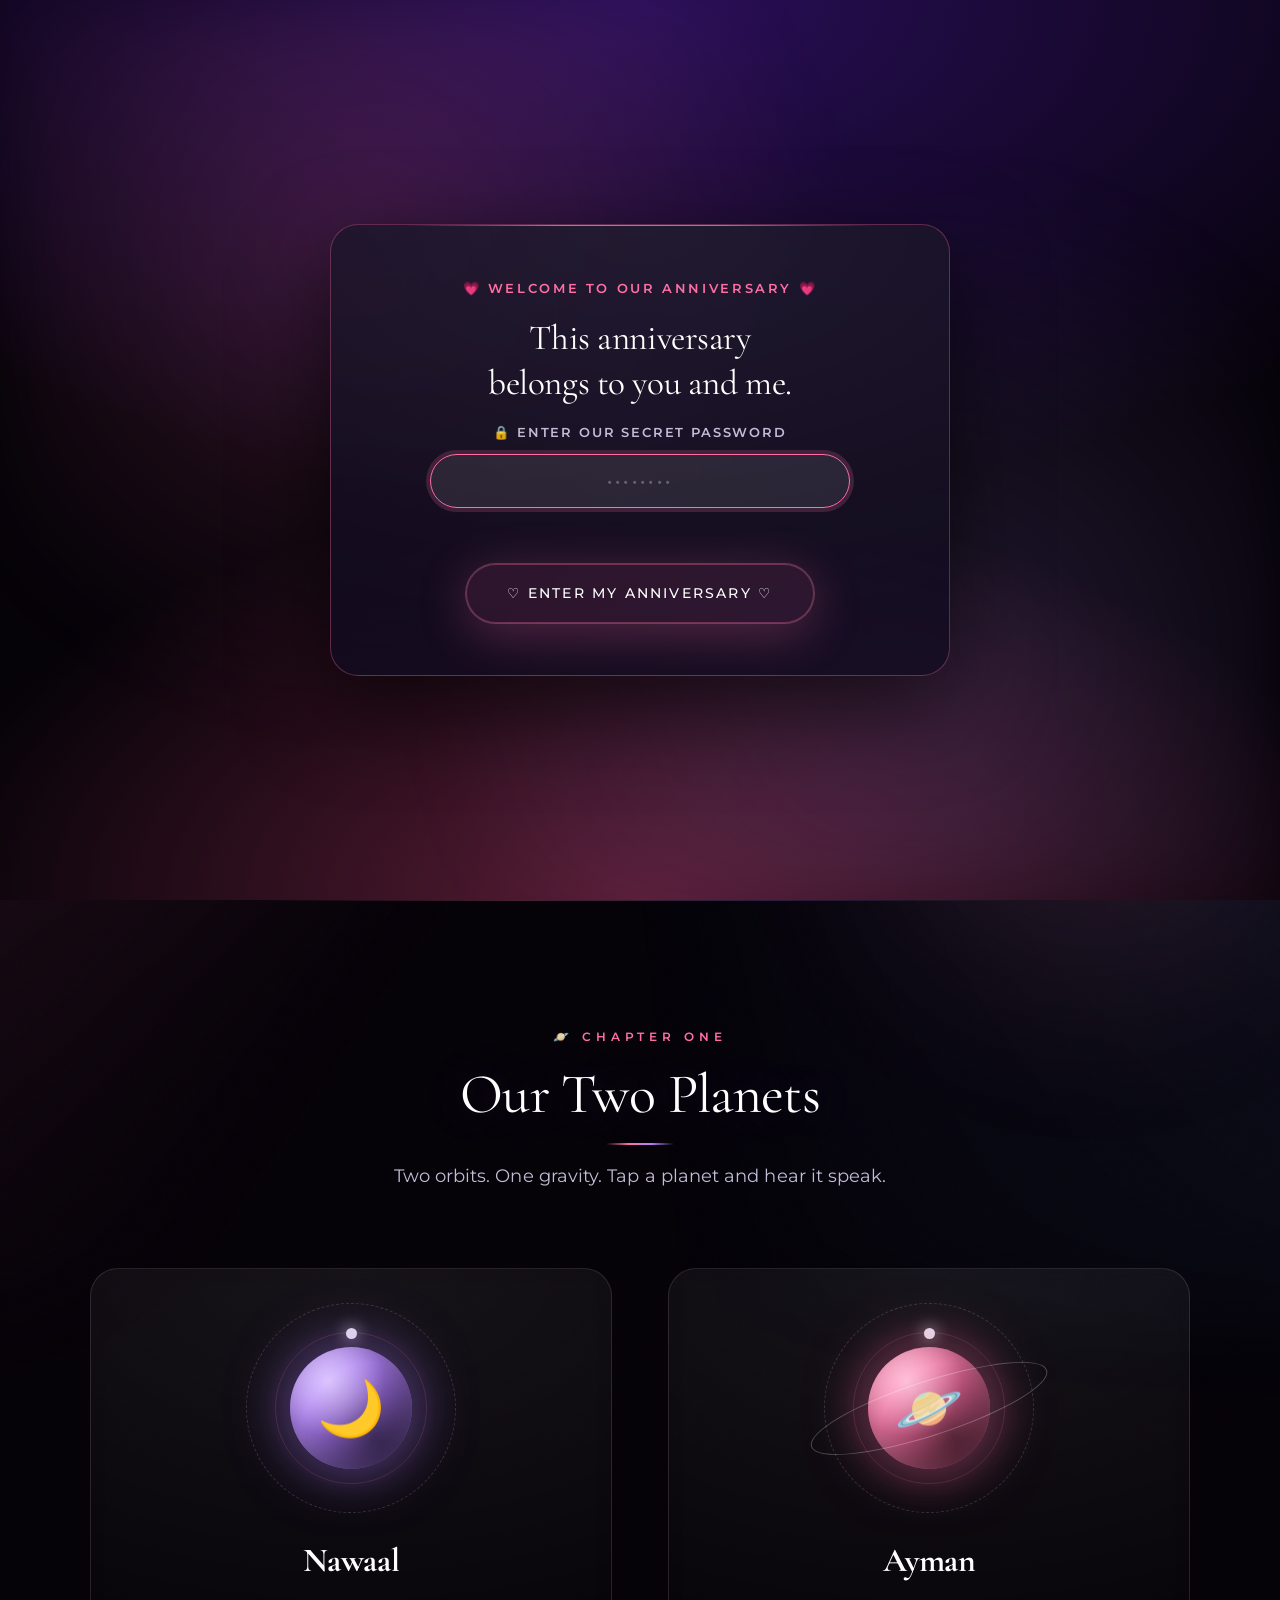
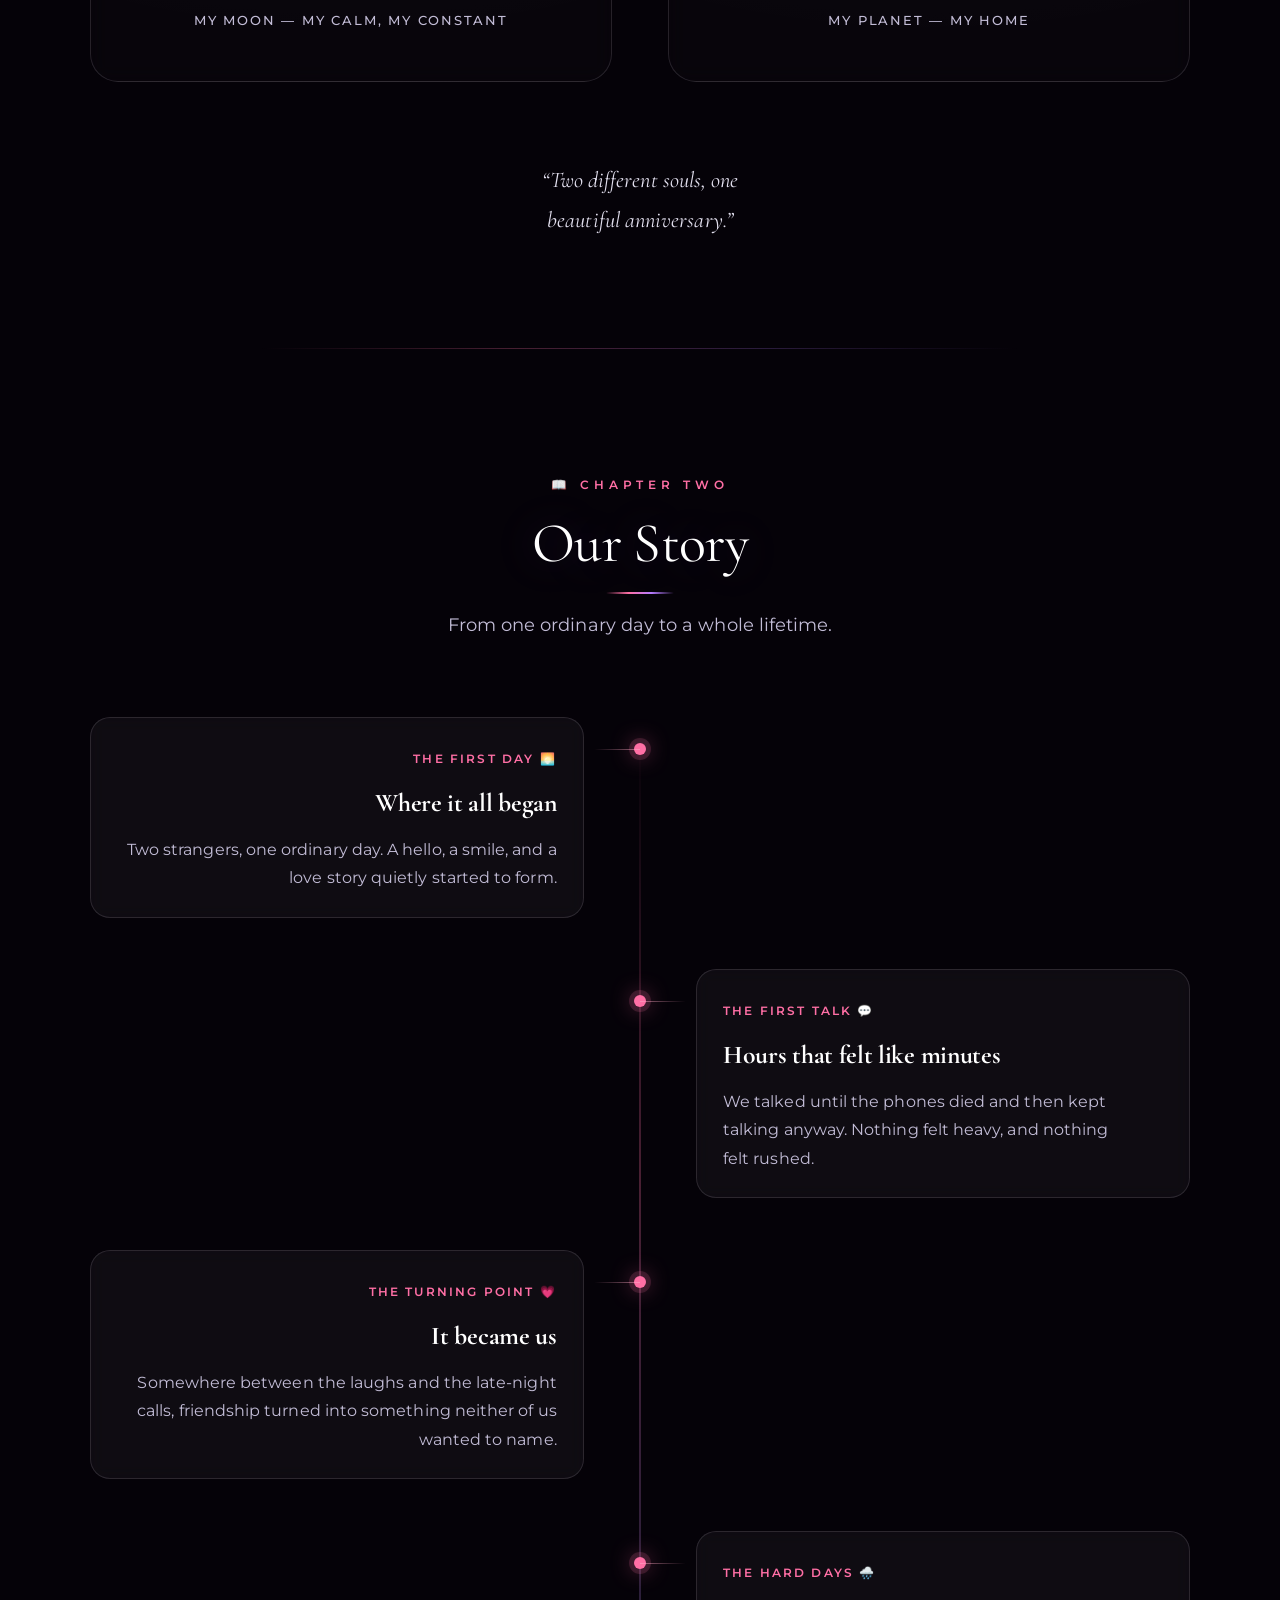
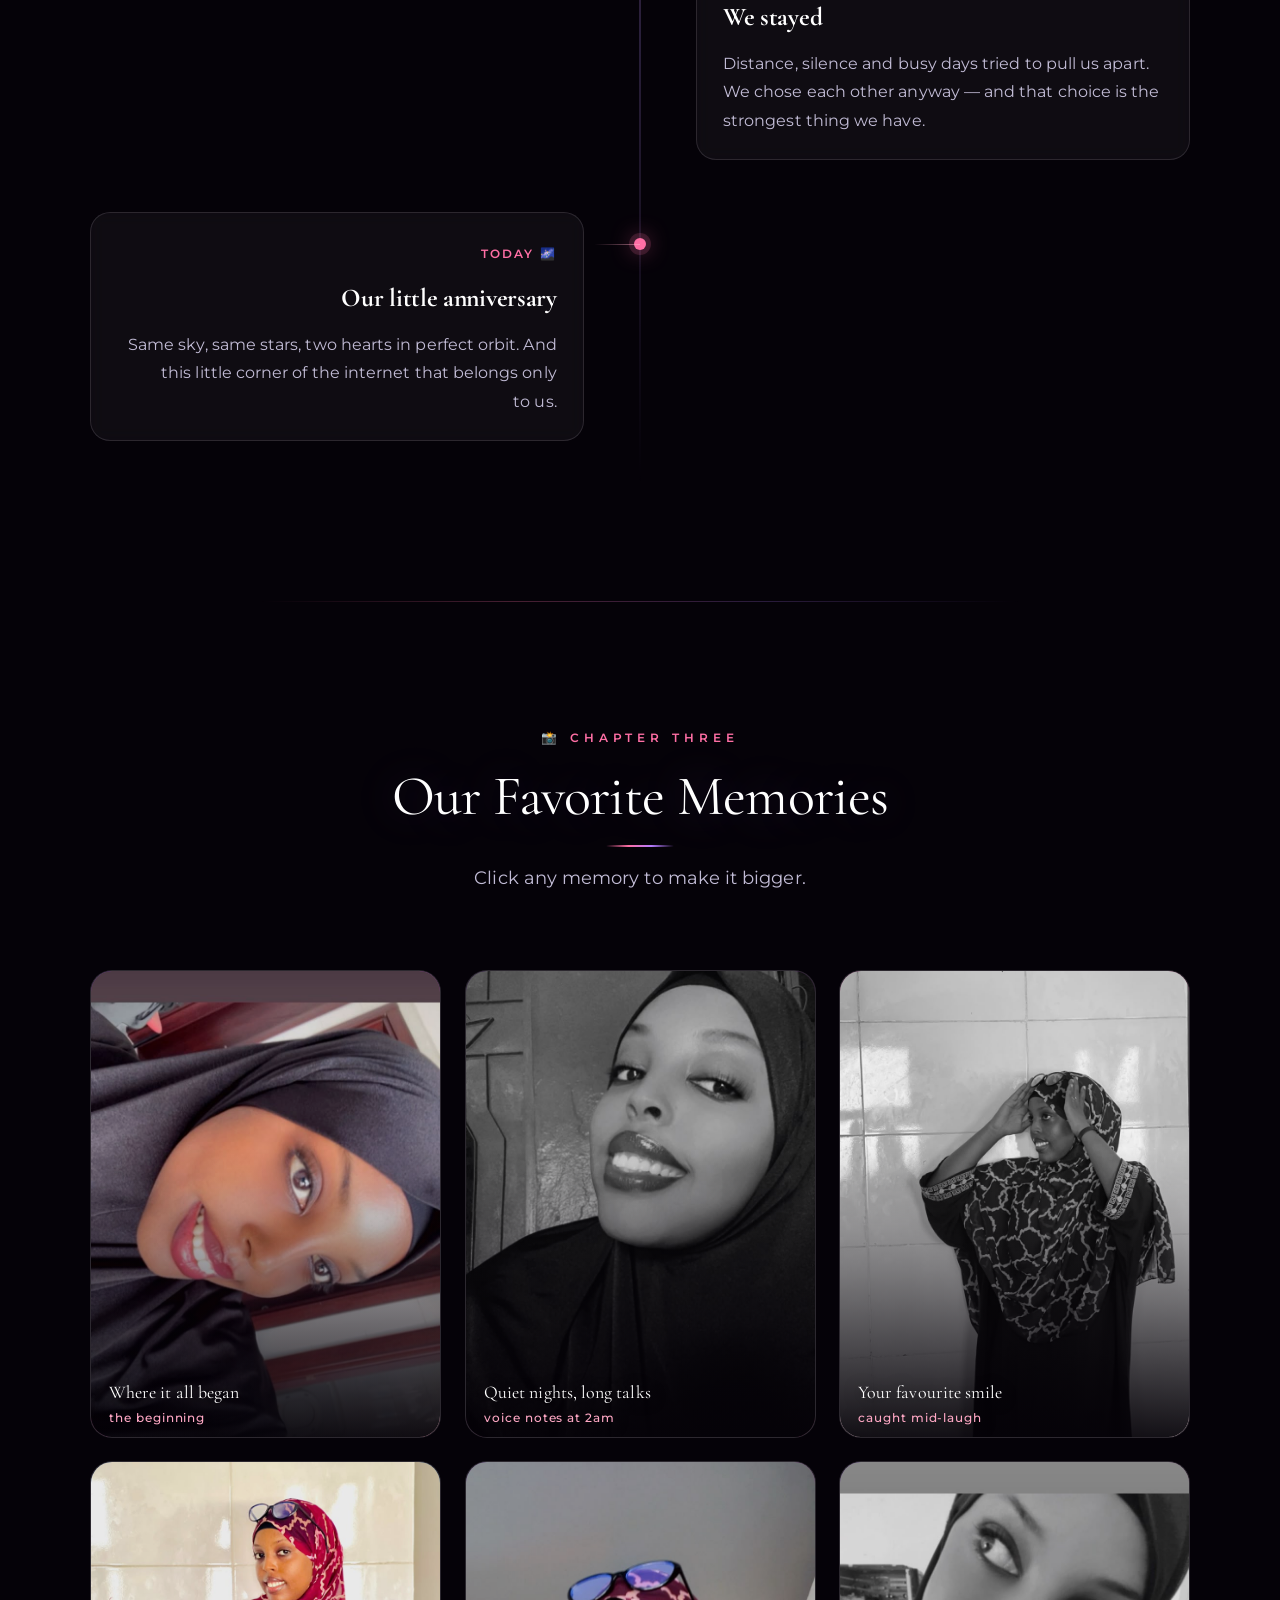
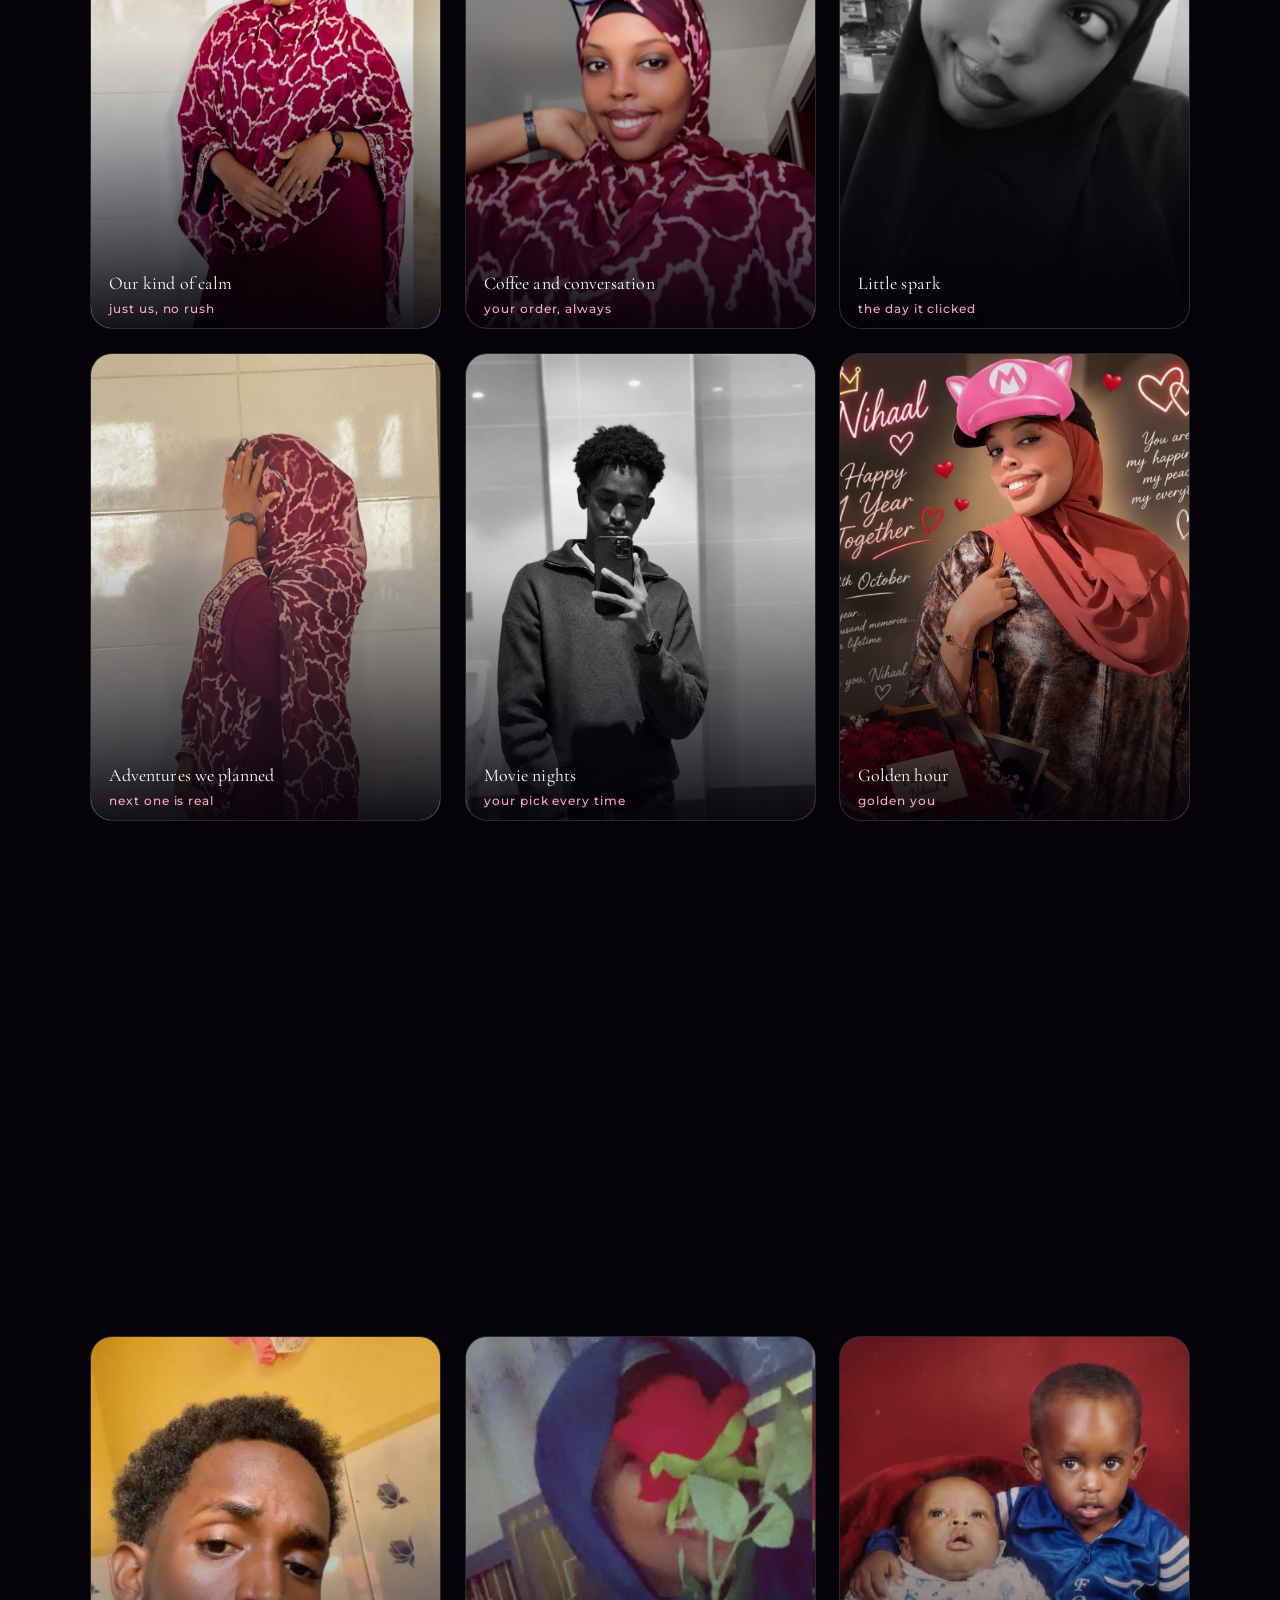
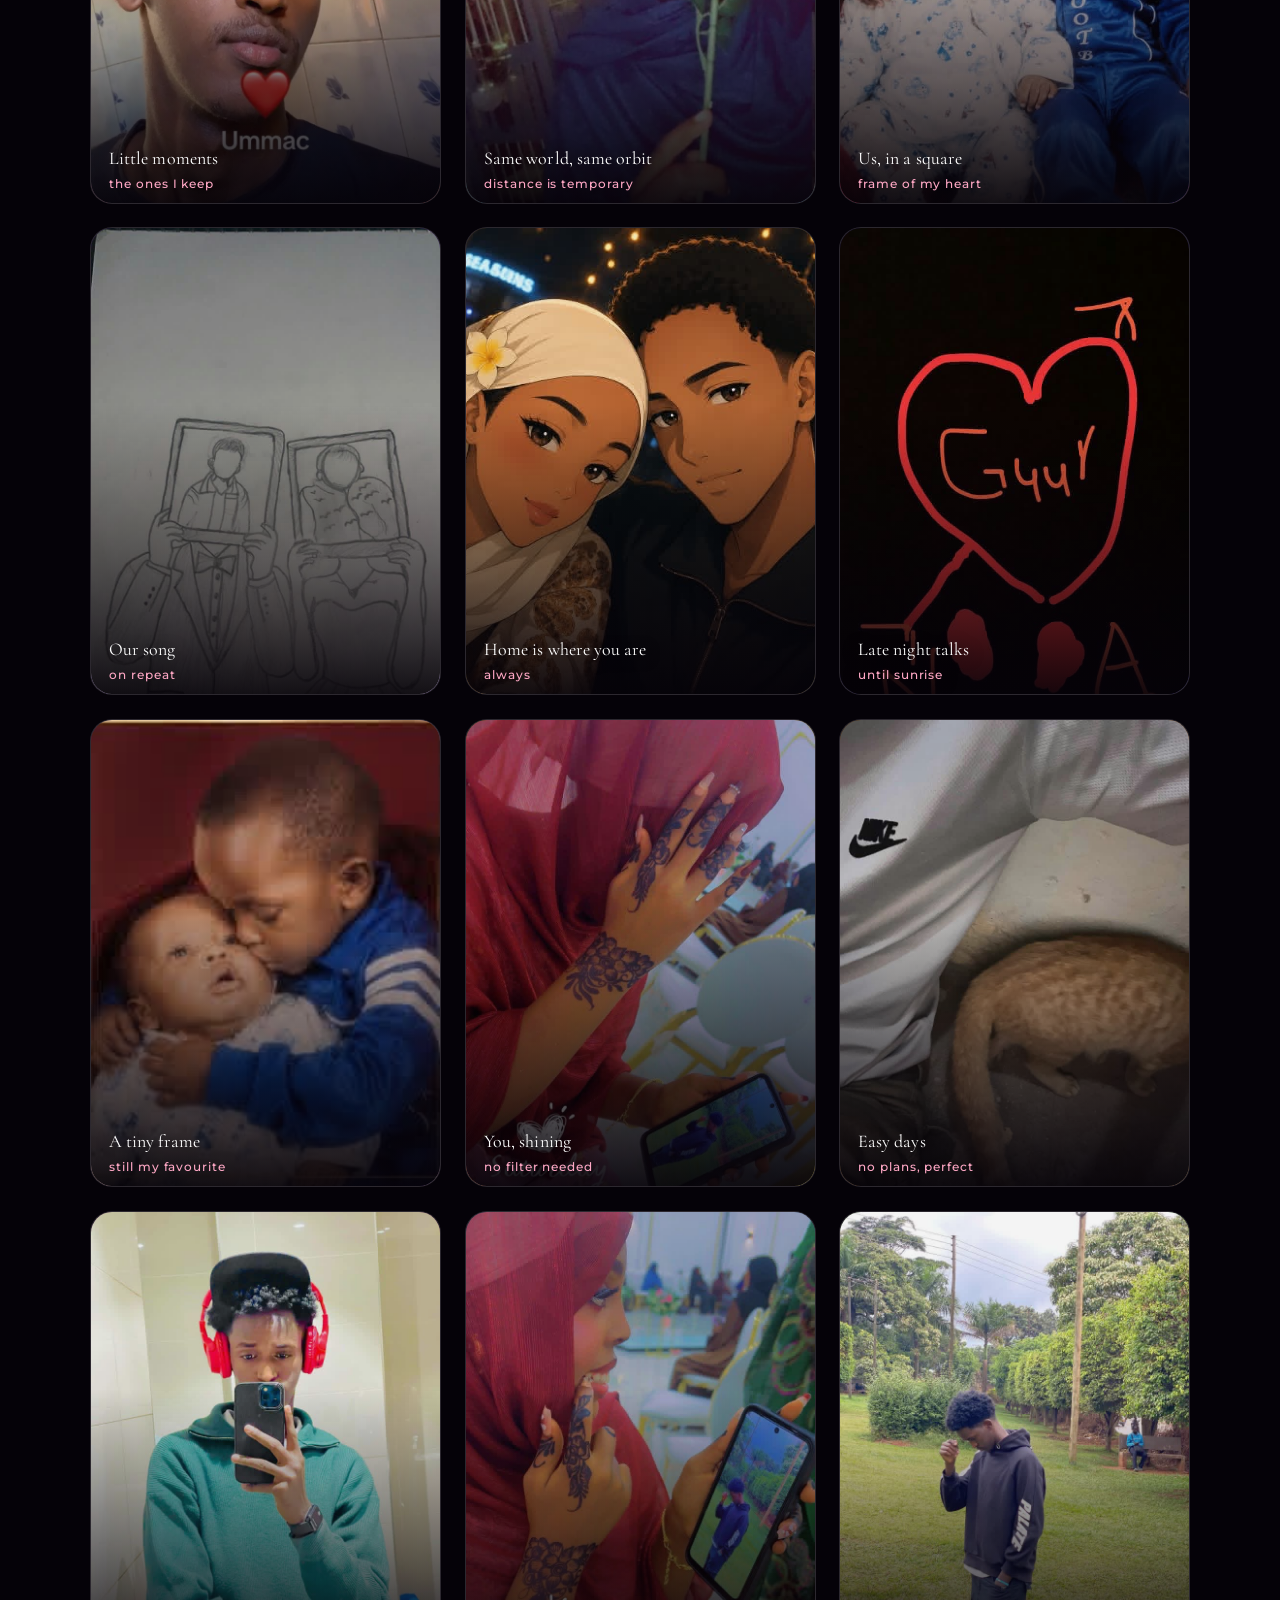
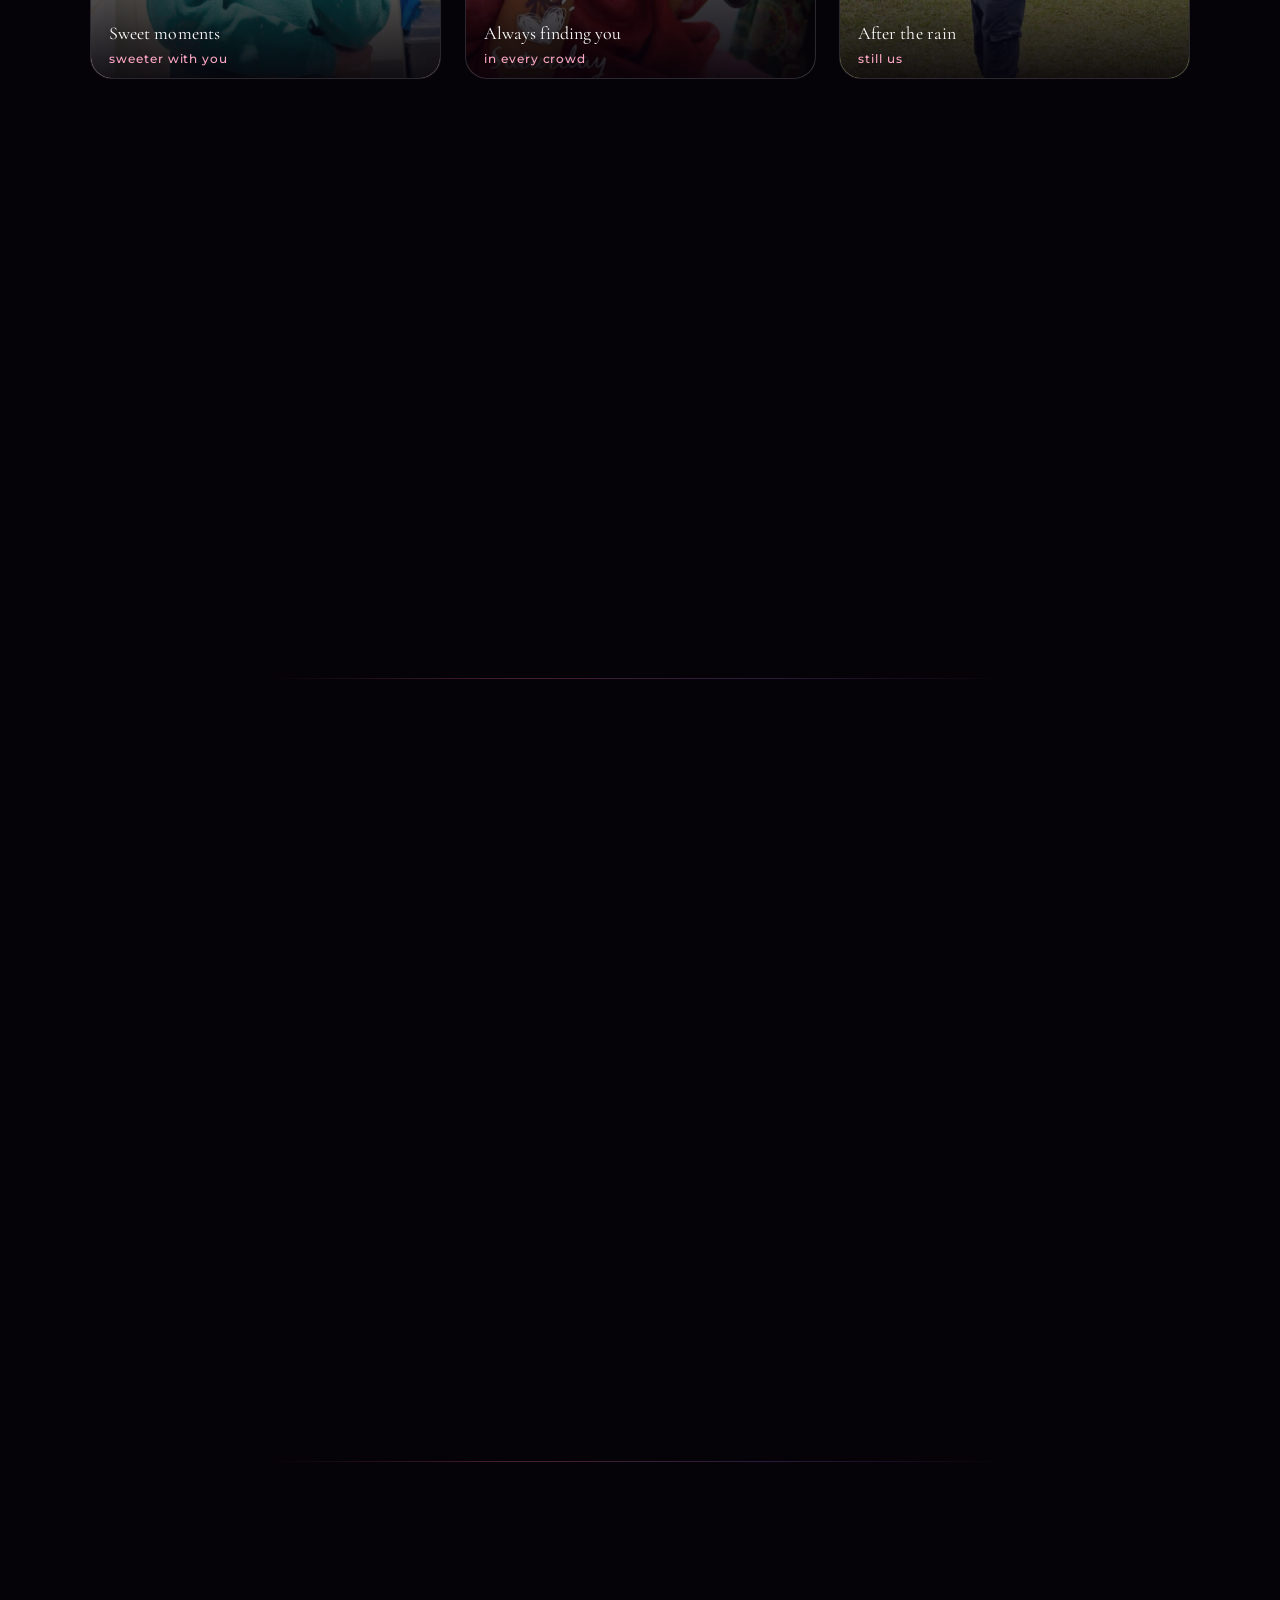
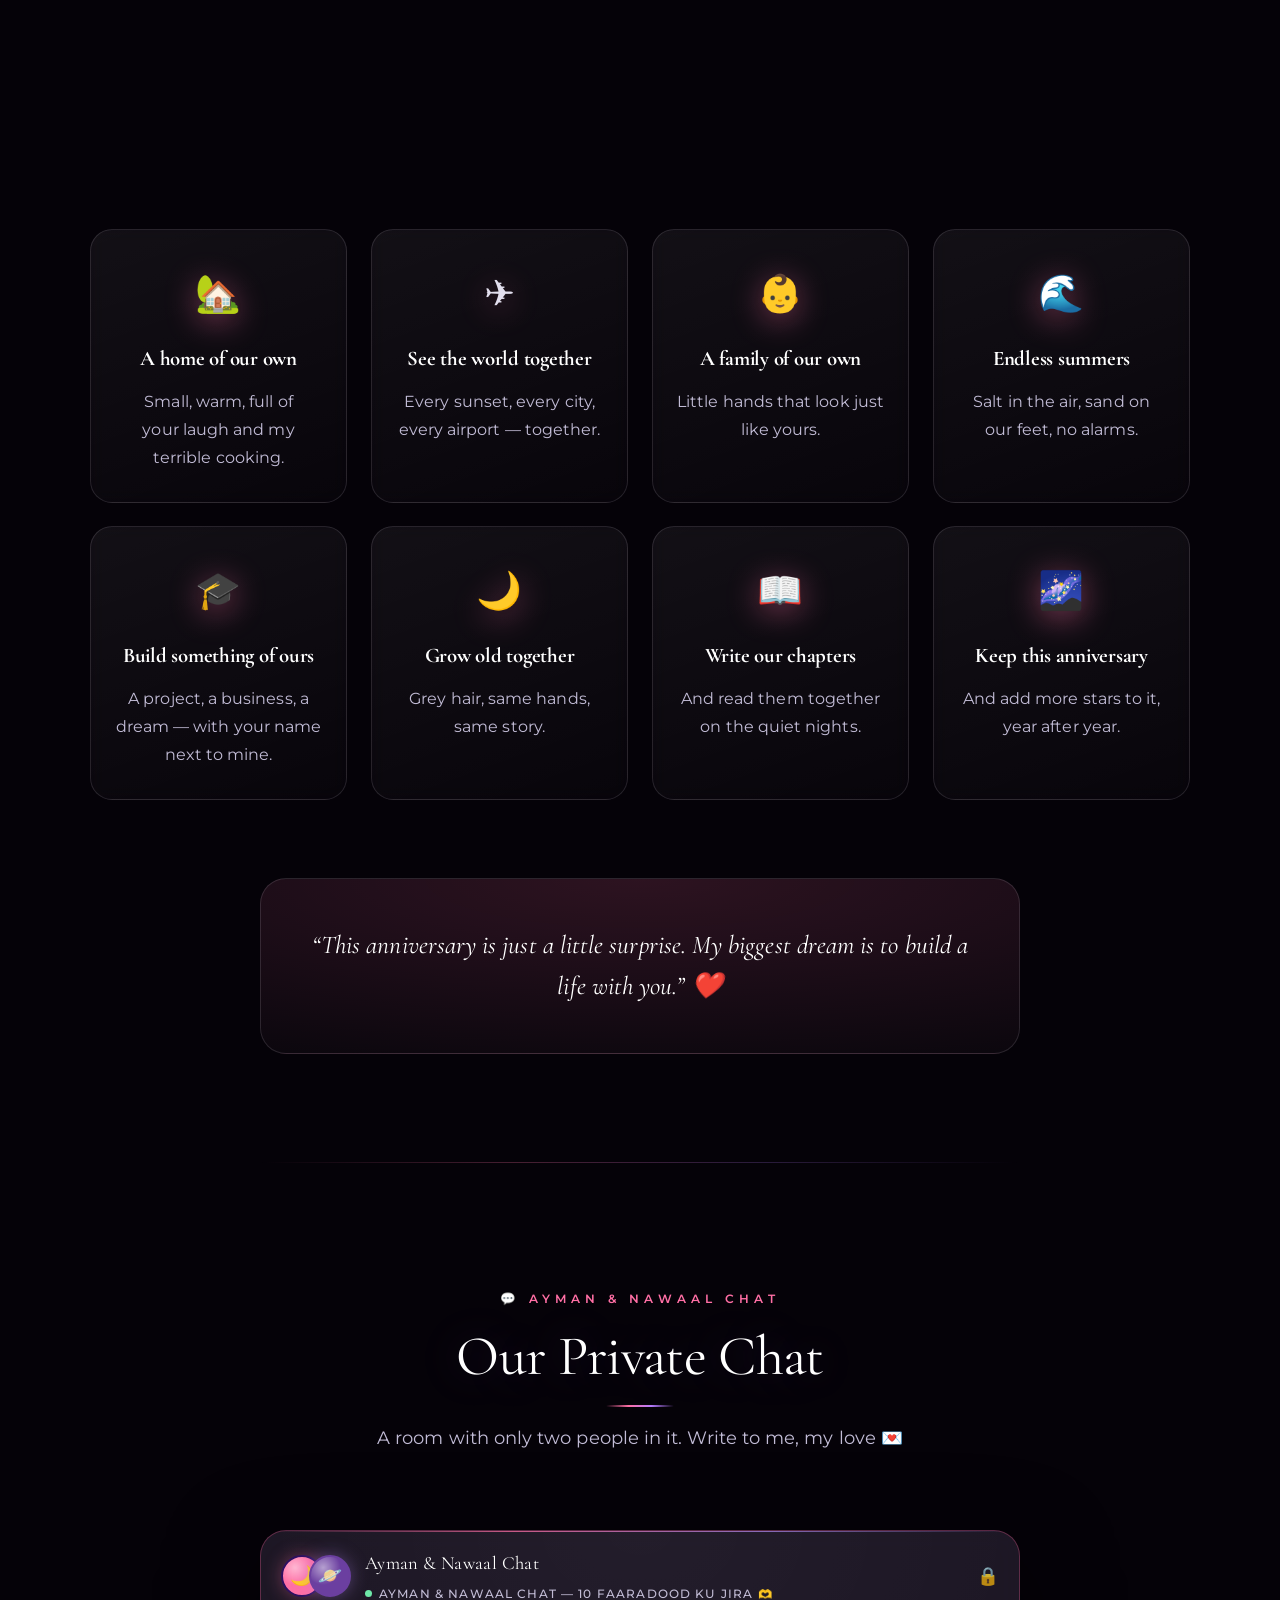
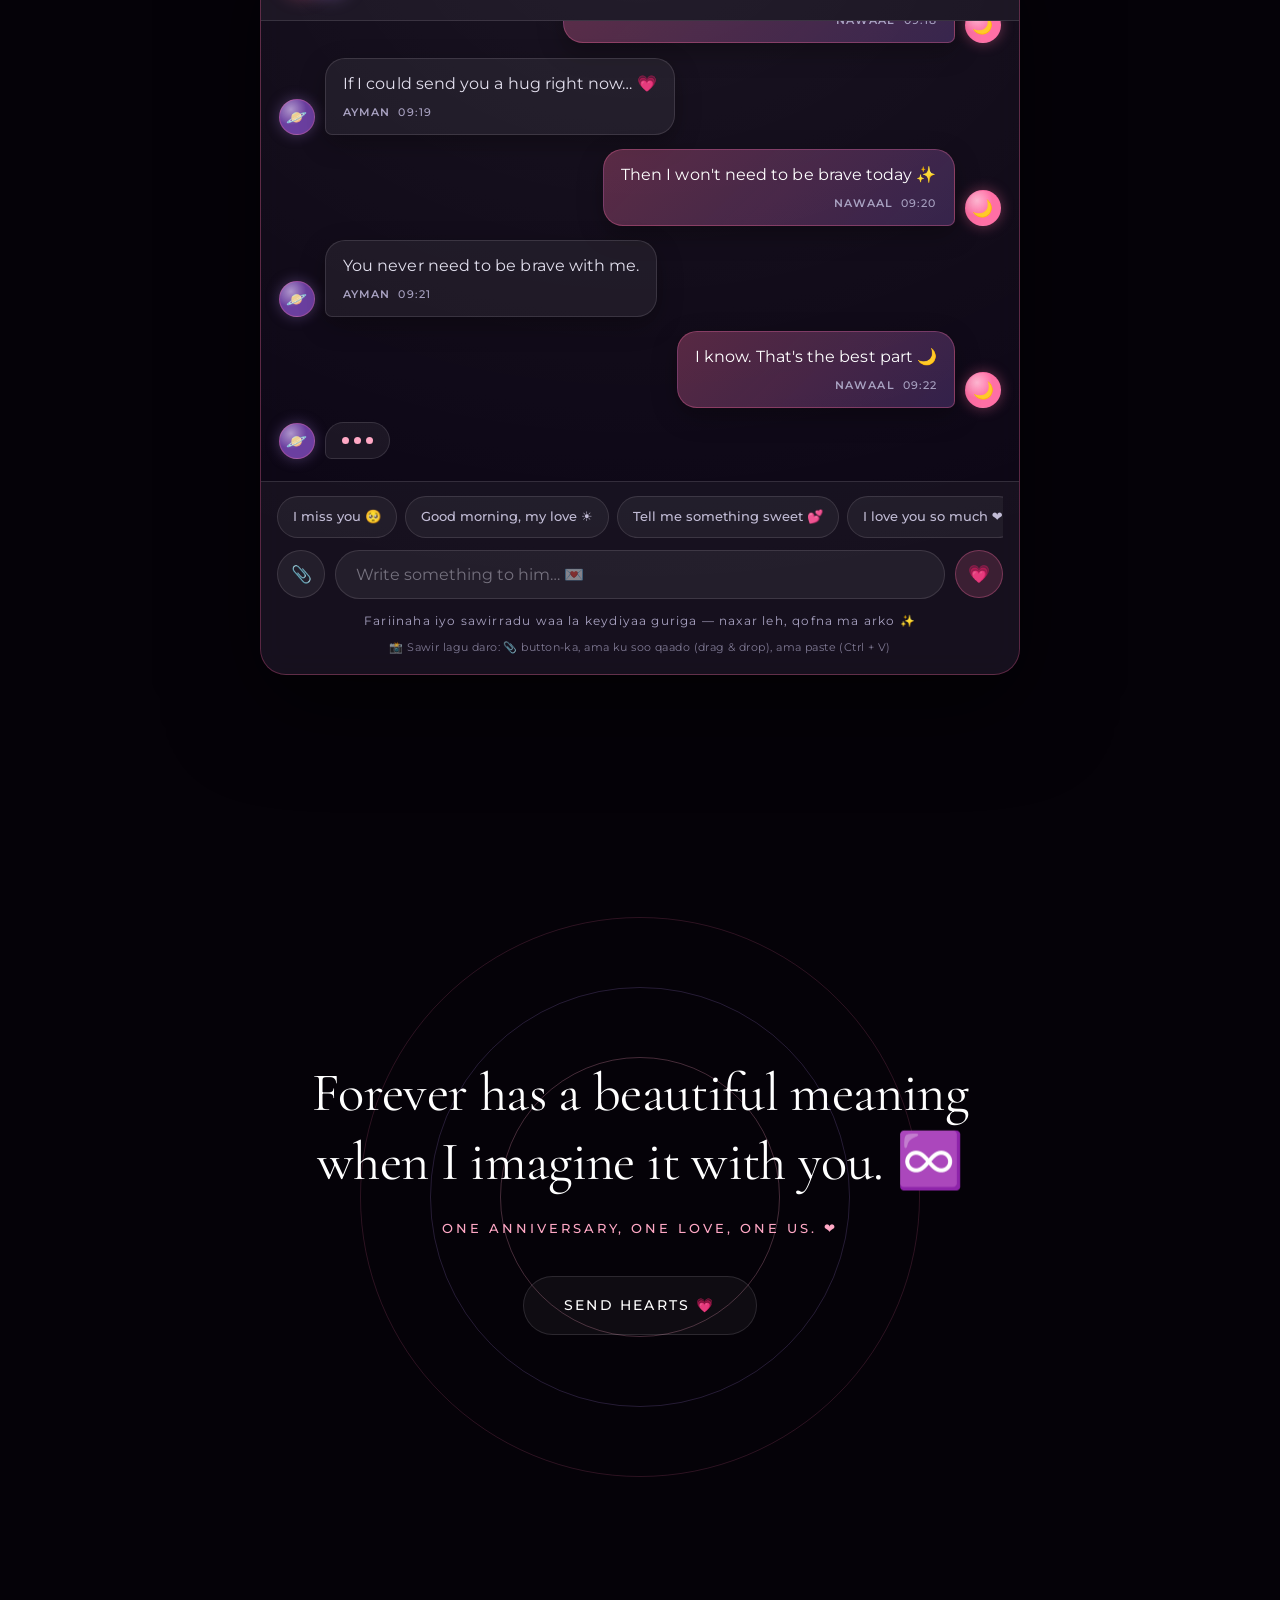
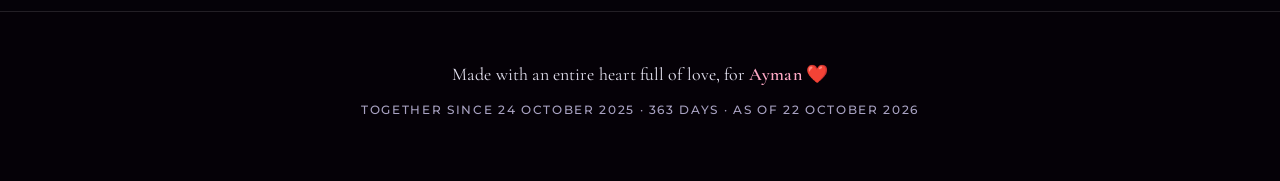
==== commit 4b973601: "Add premium animations and anniversary rebrand" ====
--- a/deploy-cloudflare/index.html
+++ b/deploy-cloudflare/index.html
@@ -4,18 +4,18 @@
 <meta charset="UTF-8" />
 <meta name="viewport" content="width=device-width, initial-scale=1, viewport-fit=cover" />
 <meta name="theme-color" content="#050208" />
-<title>🌌 Our Little Universe — Nawaal &amp; Ayman</title>
-<meta name="description" content="A universe made for two hearts. Happy Anniversary, My Love." />
+<title>💗 Our Anniversary — Nawaal &amp; Ayman</title>
+<meta name="description" content="An anniversary made for two hearts. Happy Anniversary, My Love." />
 <meta name="robots" content="noindex, nofollow" />
 <meta property="og:type" content="website" />
-<meta property="og:site_name" content="Our Little Universe" />
-<meta property="og:title" content="Our Little Universe — Nawaal &amp; Ayman 🌌" />
-<meta property="og:description" content="A universe made for two hearts. Happy Anniversary, My Love ❤️" />
+<meta property="og:site_name" content="Our Anniversary" />
+<meta property="og:title" content="Our Anniversary — Nawaal &amp; Ayman 💗" />
+<meta property="og:description" content="An anniversary made for two hearts. Happy Anniversary, My Love ❤️" />
 <meta property="og:image" content="images/og-cover.jpg" />
-<meta property="og:image:alt" content="Nawaal &amp; Ayman — Our Little Universe" />
+<meta property="og:image:alt" content="Nawaal &amp; Ayman — Our Anniversary" />
 <meta name="twitter:card" content="summary_large_image" />
-<meta name="twitter:title" content="Our Little Universe — Nawaal &amp; Ayman 🌌" />
-<meta name="twitter:description" content="A universe made for two hearts." />
+<meta name="twitter:title" content="Our Anniversary — Nawaal &amp; Ayman 💗" />
+<meta name="twitter:description" content="An anniversary made for two hearts." />
 <meta name="twitter:image" content="images/og-cover.jpg" />
 
 <link rel="preconnect" href="https://fonts.googleapis.com" />
@@ -25,6 +25,8 @@
 <link rel="stylesheet" href="assets/css/gate.css" />
 <link rel="stylesheet" href="assets/css/chat.css" />
 <link rel="stylesheet" href="assets/css/cake.css" />
+<link rel="stylesheet" href="assets/css/animations.css" />
+<link rel="stylesheet" href="assets/css/premium.css" />
 <link rel="icon" href="data:image/svg+xml,<svg xmlns='http://www.w3.org/2000/svg' viewBox='0 0 100 100'><text y='.9em' font-size='90'>🌌</text></svg>" />
 <link rel="apple-touch-icon" href="images/og-cover.jpg" />
 <link rel="manifest" href="site.webmanifest" />
@@ -32,19 +34,21 @@
 </head>
 <body>
 
+<div class="scroll-progress" id="scrollProgress" aria-hidden="true"></div>
+
 <!-- ============ SECRET GATE ============ -->
 <div class="gate" id="gate" role="dialog" aria-modal="true" aria-label="Secret entrance">
 
   <!-- Step 1 — password -->
   <section class="gate__screen is-active" id="gatePass">
     <div class="gate__card">
-      <p class="gate__kicker">💗 Welcome to Our Universe 💗</p>
-      <h2 class="gate__title">This little universe belongs to you and me.</h2>
+      <p class="gate__kicker">💗 Welcome to Our Anniversary 💗</p>
+      <h2 class="gate__title">This anniversary belongs to you and me.</h2>
       <form class="gate__form" id="gateForm" novalidate>
         <label class="gate__label" for="gatePassInput">🔒 Enter Our Secret Password</label>
         <input class="gate__input" id="gatePassInput" type="password" autocomplete="off" spellcheck="false" placeholder="••••••••" aria-describedby="gateMsg" />
         <p class="gate__msg" id="gateMsg" role="alert"></p>
-        <button class="btn btn--glow gate__submit" type="submit"><span>♡ Enter My Universe ♡</span></button>
+        <button class="btn btn--glow gate__submit" type="submit"><span>♡ Enter My Anniversary ♡</span></button>
       </form>
     </div>
   </section>
@@ -65,8 +69,8 @@
     <div class="gate__card">
       <p class="gate__kicker">🌌</p>
       <h2 class="gate__title gate__title--win">CONGRATULATIONS, MY LOVE! ❤️</h2>
-      <p class="gate__lead">You have unlocked our little universe.</p>
-      <button class="btn btn--glow" id="gateEnter" type="button"><span>✨ ENTER OUR UNIVERSE ✨</span></button>
+      <p class="gate__lead">You have unlocked our anniversary.</p>
+      <button class="btn btn--glow" id="gateEnter" type="button"><span>✨ ENTER OUR ANNIVERSARY ✨</span></button>
     </div>
   </section>
 
@@ -76,7 +80,7 @@
 <div class="cake" id="cake" hidden role="dialog" aria-modal="true" aria-label="Happy anniversary">
   <div class="cake__confetti" id="cakeConfetti" aria-hidden="true"></div>
   <div class="cake__inner">
-    <p class="cake__kicker">🎂 Our Little Universe</p>
+    <p class="cake__kicker">🎂 Our Anniversary</p>
     <h2 class="cake__title">Happy Anniversary</h2>
     <p class="cake__names">Ayman &amp; Nawaal</p>
     <p class="cake__since" id="cakeSince"></p>
@@ -110,7 +114,7 @@
     </div>
 
     <button class="btn btn--glow cake__btn" id="cakeBtn" type="button"><span>🎂 Blow out the candles</span></button>
-    <p class="cake__hint">Tag si uu dabadeed uu u galaa universe-ka 🌌</p>
+    <p class="cake__hint">Tag si uu dabadeed uu u galaa anniversary-ga 💗</p>
   </div>
 </div>
 
@@ -124,11 +128,11 @@
 <!-- ============ WELCOME / LOADER ============ -->
 <div class="loader" id="loader">
   <div class="loader__inner">
-    <p class="loader__eyebrow">A universe of two</p>
-    <h1 class="loader__title">Welcome to Our Universe,<br /><span class="gradient-text">Ayman</span> ❤️</h1>
+    <p class="loader__eyebrow">An anniversary of two</p>
+    <h1 class="loader__title">Welcome to Our Anniversary,<br /><span class="gradient-text">Ayman</span> ❤️</h1>
     <p class="loader__text">Out of billions of people, somehow, my heart found you.</p>
     <button class="btn btn--glow" id="enterBtn" type="button">
-      <span>Enter Our Universe</span> <span class="btn__spark">✨</span>
+      <span>Enter Our Anniversary</span> <span class="btn__spark">✨</span>
     </button>
     <p class="loader__hint">🎵 Our piano starts when you enter</p>
   </div>
@@ -168,7 +172,7 @@
     </div>
 
     <h2 class="hero__title" data-reveal data-delay="1">
-      One Universe, <span class="gradient-text">One Love</span>, One&nbsp;Us.
+      One Anniversary, <span class="gradient-text">One Love</span>, One&nbsp;Us.
     </h2>
 
     <p class="hero__sub" data-reveal data-delay="2">
@@ -201,7 +205,7 @@
 
     <div class="planets" id="planetsRow"><!-- rendered by JS --></div>
 
-    <p class="planets__quote" data-reveal>“Two different souls, one beautiful universe.”</p>
+    <p class="planets__quote" data-reveal>“Two different souls, one beautiful anniversary.”</p>
   </section>
 
   <!-- ============ STORY ============ -->
@@ -209,7 +213,7 @@
     <header class="sec-head" data-reveal>
       <p class="sec-head__eyebrow">📖 Chapter two</p>
       <h3 class="sec-head__title">Our Story</h3>
-      <p class="sec-head__lead">From one ordinary day to a whole universe.</p>
+      <p class="sec-head__lead">From one ordinary day to a whole lifetime.</p>
     </header>
 
     <div class="timeline" id="timeline"><!-- rendered by JS --></div>
@@ -258,14 +262,14 @@
   <section class="section section--pad" id="future">
     <header class="sec-head" data-reveal>
       <p class="sec-head__eyebrow">🌙 Chapter five</p>
-      <h3 class="sec-head__title">Our Future Universe</h3>
+      <h3 class="sec-head__title">Our Future Anniversaries</h3>
       <p class="sec-head__lead">The dreams we keep, and the life we'll build.</p>
     </header>
 
     <div class="dreams" id="dreamsRow"><!-- rendered by JS --></div>
 
     <div class="future-quote" data-reveal>
-      <p>“This universe is just a little surprise. My biggest dream is to build a life with you.” ❤️</p>
+      <p>“This anniversary is just a little surprise. My biggest dream is to build a life with you.” ❤️</p>
     </div>
   </section>
 
@@ -314,14 +318,14 @@
   <section class="section finale" id="finale">
     <div class="finale__rings" aria-hidden="true"><i></i><i></i><i></i></div>
     <h3 class="finale__title" data-reveal>Forever has a beautiful meaning<br />when I imagine it with you. ♾️</h3>
-    <p class="finale__small" data-reveal>One Universe, One Love, One Us. ❤️</p>
+    <p class="finale__small" data-reveal>One Anniversary, One Love, One Us. ❤️</p>
     <button class="btn btn--soft" id="heartsBtn" type="button">Send hearts 💗</button>
   </section>
 
 </main>
 
 <footer class="footer">
-  <p>Made with an entire universe of love, for <b id="footerName">Ayman</b> ❤️</p>
+  <p>Made with an entire heart full of love, for <b id="footerName">Ayman</b> ❤️</p>
   <p class="footer__tiny" id="footerSince"></p>
 </footer>
 
@@ -344,5 +348,7 @@
 <script src="assets/js/gate.js"></script>
 <script src="assets/js/chat.js"></script>
 <script src="assets/js/script.js"></script>
+<script src="assets/js/animations.js"></script>
+<script src="assets/js/premium.js"></script>
 </body>
 </html>
--- a/deploy-cloudflare/assets/css/animations.css
+++ b/deploy-cloudflare/assets/css/animations.css
@@ -0,0 +1,244 @@
+/* =========================================================
+   ✨ MOTION & POLISH — the "expensive" layer
+   Adds depth, parallax, tilt, shine and refined entrances.
+   ========================================================= */
+
+/* ---------- Scroll progress ---------- */
+.scroll-progress {
+  position: fixed;
+  top: 0; left: 0; right: 0;
+  height: 3px;
+  z-index: 120;
+  transform: scaleX(0);
+  transform-origin: 0 50%;
+  background: linear-gradient(90deg, #ff6fa5, #b57bff, #ffa8c5, #ff6fa5);
+  background-size: 220% 100%;
+  box-shadow: 0 0 18px rgba(255, 111, 165, .55);
+  pointer-events: none;
+  opacity: 0;
+  transition: transform .12s linear, opacity .45s ease;
+  animation: progressFlow 6s linear infinite;
+}
+.scroll-progress.is-on { opacity: 1; }
+@keyframes progressFlow { to { background-position: -220% 0; } }
+
+/* ---------- Animated gradient text ---------- */
+.gradient-text,
+.gate__title--win,
+.cake__names {
+  background-size: 220% auto;
+  animation: gradientShift 9s ease-in-out infinite;
+}
+@keyframes gradientShift {
+  0%, 100% { background-position: 0% 50%; }
+  50%      { background-position: 100% 50%; }
+}
+
+/* ---------- Refined reveal ---------- */
+[data-reveal] {
+  filter: blur(9px);
+  transition: opacity .9s var(--ease), transform .9s var(--ease), filter .9s var(--ease);
+}
+[data-reveal].is-in { filter: none; }
+
+/* ---------- Section headings ---------- */
+.sec-head__title { position: relative; }
+.sec-head__title::after {
+  content: "";
+  display: block;
+  width: 68px;
+  height: 2px;
+  margin: 16px auto 0;
+  border-radius: 2px;
+  background: linear-gradient(90deg, transparent, #ff6fa5, #b57bff, transparent);
+  transform: scaleX(0);
+  transform-origin: center;
+  transition: transform 1s var(--ease) .18s;
+}
+.sec-head.is-in .sec-head__title::after { transform: scaleX(1); }
+.sec-head__eyebrow { transition: letter-spacing .9s var(--ease), color .4s ease; }
+.sec-head.is-in .sec-head__eyebrow { letter-spacing: .4em; }
+
+/* ---------- Hero aura ---------- */
+.hero::before {
+  content: "";
+  position: absolute;
+  inset: 6% -12% auto;
+  height: 62%;
+  background: radial-gradient(ellipse at center, rgba(255, 111, 165, .12), transparent 68%);
+  filter: blur(26px);
+  pointer-events: none;
+  z-index: -1;
+  animation: heroAura 9s ease-in-out infinite alternate;
+}
+@keyframes heroAura {
+  from { opacity: .45; transform: scale(.94); }
+  to   { opacity: .9;  transform: scale(1.07); }
+}
+
+/* ---------- 3D tilt cards ---------- */
+.planet.tilt,
+.dream.tilt,
+.mem.tilt,
+.tl-card.tilt,
+.countdown__cell.tilt {
+  transform: perspective(950px) rotateX(var(--rx, 0deg)) rotateY(var(--ry, 0deg))
+             translateY(var(--lift, 0px)) scale(var(--zoom, 1));
+  transform-style: preserve-3d;
+  transition: transform .45s var(--ease), box-shadow .45s ease, border-color .45s ease;
+  will-change: transform;
+}
+.planet.tilt:hover,
+.dream.tilt:hover,
+.countdown__cell.tilt:hover { --lift: -6px; }
+.mem.tilt:hover { --lift: -6px; --zoom: 1.012; }
+.tl-item:hover .tl-card.tilt {
+  --lift: -6px;
+  transform: perspective(950px) rotateX(var(--rx, 0deg)) rotateY(var(--ry, 0deg))
+             translateY(var(--lift, 0px)) scale(var(--zoom, 1));
+}
+
+/* ---------- Button shine ---------- */
+.btn::before {
+  content: "";
+  position: absolute;
+  inset: 0;
+  z-index: 0;
+  border-radius: inherit;
+  background: linear-gradient(115deg, transparent 30%, rgba(255, 255, 255, .38) 50%, transparent 70%);
+  transform: translateX(-130%) skewX(-10deg);
+  transition: transform .85s var(--ease);
+  pointer-events: none;
+}
+.btn:hover::before { transform: translateX(130%) skewX(-10deg); }
+
+/* ---------- Countdown tick ---------- */
+.countdown__cell b.is-tick { animation: numPop .5s var(--ease); }
+@keyframes numPop {
+  0%   { transform: translateY(-4px) scale(1.12); color: var(--pink-soft); }
+  55%  { transform: translateY(1px) scale(.98); }
+  100% { transform: none; color: #fff; }
+}
+
+/* ---------- Nebula parallax hook ---------- */
+.nebula { translate: 0 var(--py, 0px); }
+
+/* ---------- Nav accents ---------- */
+.nav__logo:hover .nav__logo-mark { animation-duration: .9s; }
+.nav__music[aria-pressed="true"] {
+  animation: musicPulse 2.6s ease-in-out infinite;
+}
+@keyframes musicPulse {
+  0%, 100% { box-shadow: 0 0 0 0 rgba(255, 111, 165, 0); }
+  50%      { box-shadow: 0 0 0 6px rgba(255, 111, 165, .12); }
+}
+
+/* ---------- Memory sheen ---------- */
+.mem::before {
+  content: "";
+  position: absolute;
+  inset: 0;
+  z-index: 4;
+  pointer-events: none;
+  background: linear-gradient(115deg, transparent 35%, rgba(255, 255, 255, .18) 50%, transparent 65%);
+  transform: translateX(-120%);
+  transition: transform .9s var(--ease);
+}
+.mem:hover::before { transform: translateX(120%); }
+
+/* ---------- Finale glow ---------- */
+.finale__title { animation: titleGlow 6s ease-in-out infinite; }
+@keyframes titleGlow {
+  0%, 100% { text-shadow: 0 0 38px rgba(255, 111, 165, .22); }
+  50%      { text-shadow: 0 0 80px rgba(255, 111, 165, .55); }
+}
+
+/* ---------- Loader polish ---------- */
+.loader__inner { position: relative; }
+.loader__inner::before {
+  content: "";
+  position: absolute;
+  left: 50%;
+  top: -36%;
+  width: min(82vw, 540px);
+  aspect-ratio: 1;
+  transform: translateX(-50%);
+  background: radial-gradient(circle, rgba(255, 111, 165, .18), transparent 66%);
+  filter: blur(34px);
+  z-index: -1;
+  animation: haloPulse 5.5s ease-in-out infinite;
+}
+@keyframes haloPulse {
+  0%, 100% { opacity: .5; transform: translateX(-50%) scale(.92); }
+  50%      { opacity: 1;  transform: translateX(-50%) scale(1.08); }
+}
+@supports ((-webkit-background-clip: text) or (background-clip: text)) {
+  .loader__eyebrow {
+    background-image: linear-gradient(90deg, rgba(217, 213, 228, .55), #fff, rgba(217, 213, 228, .55));
+    background-size: 220% auto;
+    -webkit-background-clip: text;
+    background-clip: text;
+    -webkit-text-fill-color: transparent;
+    color: transparent;
+    animation: shimmerText 5.5s linear infinite;
+  }
+}
+@keyframes shimmerText { to { background-position: -220% 0; } }
+
+/* ---------- Gate ambience ---------- */
+.gate { position: fixed; }
+.gate::before {
+  content: "";
+  position: absolute;
+  inset: 0;
+  background:
+    radial-gradient(circle at 28% 28%, rgba(255, 111, 165, .18), transparent 42%),
+    radial-gradient(circle at 72% 74%, rgba(169, 133, 232, .18), transparent 44%);
+  filter: blur(36px);
+  pointer-events: none;
+  animation: gateDrift 16s ease-in-out infinite alternate;
+}
+@keyframes gateDrift {
+  to { transform: translate3d(3%, -2%, 0) scale(1.12); }
+}
+.gate__screen { position: relative; z-index: 1; }
+.gate__card { position: relative; }
+.gate__card::after {
+  content: "";
+  position: absolute;
+  top: 0; left: 12%; right: 12%;
+  height: 1px;
+  background: linear-gradient(90deg, transparent, var(--pink), var(--purple-300), transparent);
+  opacity: .85;
+}
+
+/* ---------- Chat accent ---------- */
+.chat-shell::before {
+  content: "";
+  position: absolute;
+  top: 0; left: 0; right: 0;
+  height: 1px;
+  z-index: 2;
+  background: linear-gradient(90deg, transparent, var(--pink), var(--purple-300), transparent);
+  opacity: .75;
+}
+.chat__face { transition: transform .4s var(--ease), box-shadow .4s ease; }
+.chat__faces:hover .chat__face { transform: translateY(-3px) rotate(-4deg); }
+.chat__faces:hover .chat__face--b { transform: translateY(-3px) rotate(4deg); }
+
+/* ---------- Reduced motion ---------- */
+@media (prefers-reduced-motion: reduce) {
+  [data-reveal] { filter: none !important; transform: none !important; opacity: 1 !important; }
+  .tilt,
+  .tl-item:hover .tl-card.tilt { transform: none !important; }
+  .nebula { translate: none !important; }
+  .gradient-text,
+  .gate__title--win,
+  .cake__names,
+  .loader__eyebrow,
+  .finale__title,
+  .scroll-progress,
+  .chat__face { animation: none !important; }
+  .btn::before,
+  .mem::before { display: none !important; }
+}
--- a/deploy-cloudflare/assets/css/premium.css
+++ b/deploy-cloudflare/assets/css/premium.css
@@ -0,0 +1,343 @@
+:root {
+  --pink-rgb: 255, 111, 165;
+  --purple-rgb: 181, 123, 255;
+}
+
+body::after {
+  content: "";
+  position: fixed;
+  inset: -60%;
+  z-index: 4;
+  pointer-events: none;
+  opacity: .035;
+  background-image: url("data:image/svg+xml,%3Csvg xmlns='http://www.w3.org/2000/svg' width='160' height='160'%3E%3Cfilter id='n'%3E%3CfeTurbulence type='fractalNoise' baseFrequency='0.82' numOctaves='3' stitchTiles='stitch'/%3E%3C/filter%3E%3Crect width='100%25' height='100%25' filter='url(%23n)' opacity='0.6'/%3E%3C/svg%3E");
+  background-size: 180px 180px;
+  mix-blend-mode: overlay;
+  animation: grainShift 7s steps(8) infinite;
+}
+
+@keyframes grainShift {
+  0%   { transform: translate3d(0, 0, 0); }
+  25%  { transform: translate3d(-2%, 1%, 0); }
+  50%  { transform: translate3d(1%, -2%, 0); }
+  75%  { transform: translate3d(2%, 2%, 0); }
+  100% { transform: translate3d(-1%, -1%, 0); }
+}
+
+.hero::after {
+  content: "";
+  position: absolute;
+  top: -32%;
+  left: 50%;
+  width: min(140vw, 1600px);
+  aspect-ratio: 1;
+  transform: translateX(-50%);
+  background: conic-gradient(
+    from 210deg at 50% 50%,
+    transparent 0deg,
+    rgba(var(--pink-rgb), .13) 38deg,
+    transparent 92deg,
+    rgba(var(--purple-rgb), .15) 148deg,
+    transparent 210deg,
+    rgba(96, 165, 250, .10) 268deg,
+    transparent 330deg
+  );
+  filter: blur(64px);
+  opacity: .75;
+  pointer-events: none;
+  z-index: -1;
+  animation: auroraSpin 46s linear infinite;
+}
+
+@keyframes auroraSpin {
+  to { transform: translateX(-50%) rotate(360deg); }
+}
+
+.section--pad::before {
+  content: "";
+  position: absolute;
+  top: 0;
+  left: 50%;
+  transform: translateX(-50%);
+  width: min(78%, 760px);
+  height: 1px;
+  background: linear-gradient(90deg, transparent, rgba(var(--pink-rgb), .38), rgba(var(--purple-rgb), .3), transparent);
+  opacity: .7;
+  pointer-events: none;
+}
+
+.hero__badge {
+  position: relative;
+  overflow: hidden;
+}
+
+.hero__badge::after {
+  content: "";
+  position: absolute;
+  inset: 0;
+  background: linear-gradient(115deg, transparent 32%, rgba(255, 255, 255, .24) 50%, transparent 68%);
+  transform: translateX(-130%);
+  animation: badgeShine 6s var(--ease) infinite;
+  pointer-events: none;
+}
+
+@keyframes badgeShine {
+  0%, 58% { transform: translateX(-130%); }
+  100%    { transform: translateX(130%); }
+}
+
+.planet, .dream, .tl-card, .countdown__cell, .future-quote, .mem {
+  --mx: 50%;
+  --my: 50%;
+}
+
+.planet::after,
+.dream::after,
+.tl-card::after,
+.countdown__cell::after,
+.future-quote::after,
+.mem::after {
+  content: "";
+  position: absolute;
+  inset: 0;
+  border-radius: inherit;
+  background: radial-gradient(260px circle at var(--mx) var(--my), rgba(255, 168, 197, .17), transparent 62%);
+  opacity: 0;
+  transition: opacity .45s ease;
+  pointer-events: none;
+  z-index: 1;
+}
+
+.mem::after {
+  z-index: 1;
+}
+
+.planet:hover::after,
+.dream:hover::after,
+.tl-item:hover .tl-card::after,
+.countdown__cell:hover::after,
+.future-quote:hover::after,
+.mem:hover::after {
+  opacity: 1;
+}
+
+.mem__cap {
+  transform: translateY(6px);
+  transition: transform .5s var(--ease);
+}
+
+.mem:hover .mem__cap {
+  transform: none;
+}
+
+.mem__img {
+  filter: saturate(.94) brightness(.96);
+  transition: transform .8s var(--ease), filter .6s ease;
+}
+
+.mem:hover .mem__img {
+  filter: saturate(1.08) brightness(1.02);
+}
+
+.magnetic {
+  transition: transform .28s var(--ease), box-shadow .35s var(--ease), background .35s ease;
+  will-change: transform;
+}
+
+.nav::after {
+  content: "";
+  position: absolute;
+  left: 0;
+  right: 0;
+  bottom: -1px;
+  height: 1px;
+  background: linear-gradient(90deg, transparent, rgba(var(--pink-rgb), .45), rgba(var(--purple-rgb), .45), transparent);
+  opacity: 0;
+  transition: opacity .4s ease;
+}
+
+.nav.is-scrolled::after {
+  opacity: 1;
+}
+
+.nav.nav--hidden {
+  transform: translateY(-110%);
+}
+
+@media (min-width: 861px) {
+  .nav__links {
+    padding: 8px 18px;
+    border: 1px solid transparent;
+    border-radius: 999px;
+    transition: background .4s ease, border-color .4s ease, padding .4s ease;
+  }
+
+  .nav.is-scrolled .nav__links {
+    background: rgba(255, 255, 255, .04);
+    border-color: var(--stroke);
+  }
+}
+
+.cursor-dot,
+.cursor-ring {
+  position: fixed;
+  top: 0;
+  left: 0;
+  border-radius: 50%;
+  pointer-events: none;
+  z-index: 320;
+  opacity: 0;
+  transition: opacity .3s ease;
+}
+
+.cursor-dot {
+  width: 5px;
+  height: 5px;
+  margin: -2.5px 0 0 -2.5px;
+  background: var(--pink-soft);
+  box-shadow: 0 0 10px rgba(var(--pink-rgb), .9);
+}
+
+.cursor-ring {
+  width: 36px;
+  height: 36px;
+  margin: -18px 0 0 -18px;
+  border: 1px solid rgba(255, 168, 197, .55);
+  background: transparent;
+  transition: width .3s var(--ease), height .3s var(--ease), margin .3s var(--ease),
+              background .3s ease, border-color .3s ease, opacity .3s ease;
+}
+
+.cursor-ring.is-hover {
+  width: 58px;
+  height: 58px;
+  margin: -29px 0 0 -29px;
+  border-color: rgba(255, 168, 197, .85);
+  background: rgba(var(--pink-rgb), .09);
+}
+
+.cursor-ring.is-down {
+  width: 26px;
+  height: 26px;
+  margin: -13px 0 0 -13px;
+}
+
+body.has-custom-cursor,
+body.has-custom-cursor * {
+  cursor: none;
+}
+
+body.has-custom-cursor input,
+body.has-custom-cursor textarea,
+body.has-custom-cursor select {
+  cursor: text;
+}
+
+body.has-custom-cursor .cursor-dot,
+body.has-custom-cursor .cursor-ring {
+  opacity: 1;
+}
+
+body.cursor-typing .cursor-dot,
+body.cursor-typing .cursor-ring {
+  opacity: 0 !important;
+}
+
+.to-top {
+  position: fixed;
+  right: clamp(14px, 3vw, 26px);
+  bottom: clamp(16px, 3vw, 28px);
+  width: 52px;
+  height: 52px;
+  padding: 2px;
+  border: 0;
+  border-radius: 50%;
+  background: conic-gradient(var(--pink) calc(var(--p, 0) * 1%), rgba(255, 255, 255, .12) 0);
+  z-index: 60;
+  opacity: 0;
+  transform: translateY(16px) scale(.9);
+  pointer-events: none;
+  box-shadow: 0 12px 34px rgba(0, 0, 0, .45);
+  transition: opacity .4s ease, transform .4s var(--ease), box-shadow .3s ease;
+}
+
+.to-top span {
+  display: grid;
+  place-items: center;
+  width: 100%;
+  height: 100%;
+  border-radius: 50%;
+  background: rgba(10, 4, 22, .92);
+  color: #fff;
+  font-size: 1.05rem;
+  transition: background .3s ease;
+}
+
+.to-top.is-on {
+  opacity: 1;
+  transform: none;
+  pointer-events: auto;
+}
+
+.to-top:hover {
+  box-shadow: 0 16px 44px rgba(var(--pink-rgb), .32);
+}
+
+.to-top:hover span {
+  background: rgba(var(--pink-rgb), .18);
+}
+
+.hero__badge,
+.hero__title,
+.hero__sub,
+.hero .countdown {
+  will-change: translate;
+}
+
+:focus-visible {
+  outline: 2px solid var(--pink-soft);
+  outline-offset: 3px;
+}
+
+button:focus:not(:focus-visible),
+a:focus:not(:focus-visible) {
+  outline: none;
+}
+
+@media (hover: none), (pointer: coarse) {
+  body::after {
+    display: none;
+  }
+
+  .cursor-dot,
+  .cursor-ring {
+    display: none;
+  }
+}
+
+@media (prefers-reduced-motion: reduce) {
+  body::after {
+    animation: none !important;
+  }
+
+  .hero::after {
+    animation: none !important;
+    opacity: .5;
+  }
+
+  .hero__badge::after {
+    animation: none !important;
+    display: none;
+  }
+
+  .cursor-dot,
+  .cursor-ring {
+    display: none !important;
+  }
+
+  .mem__cap,
+  .mem__img,
+  .magnetic {
+    transition: none !important;
+  }
+}
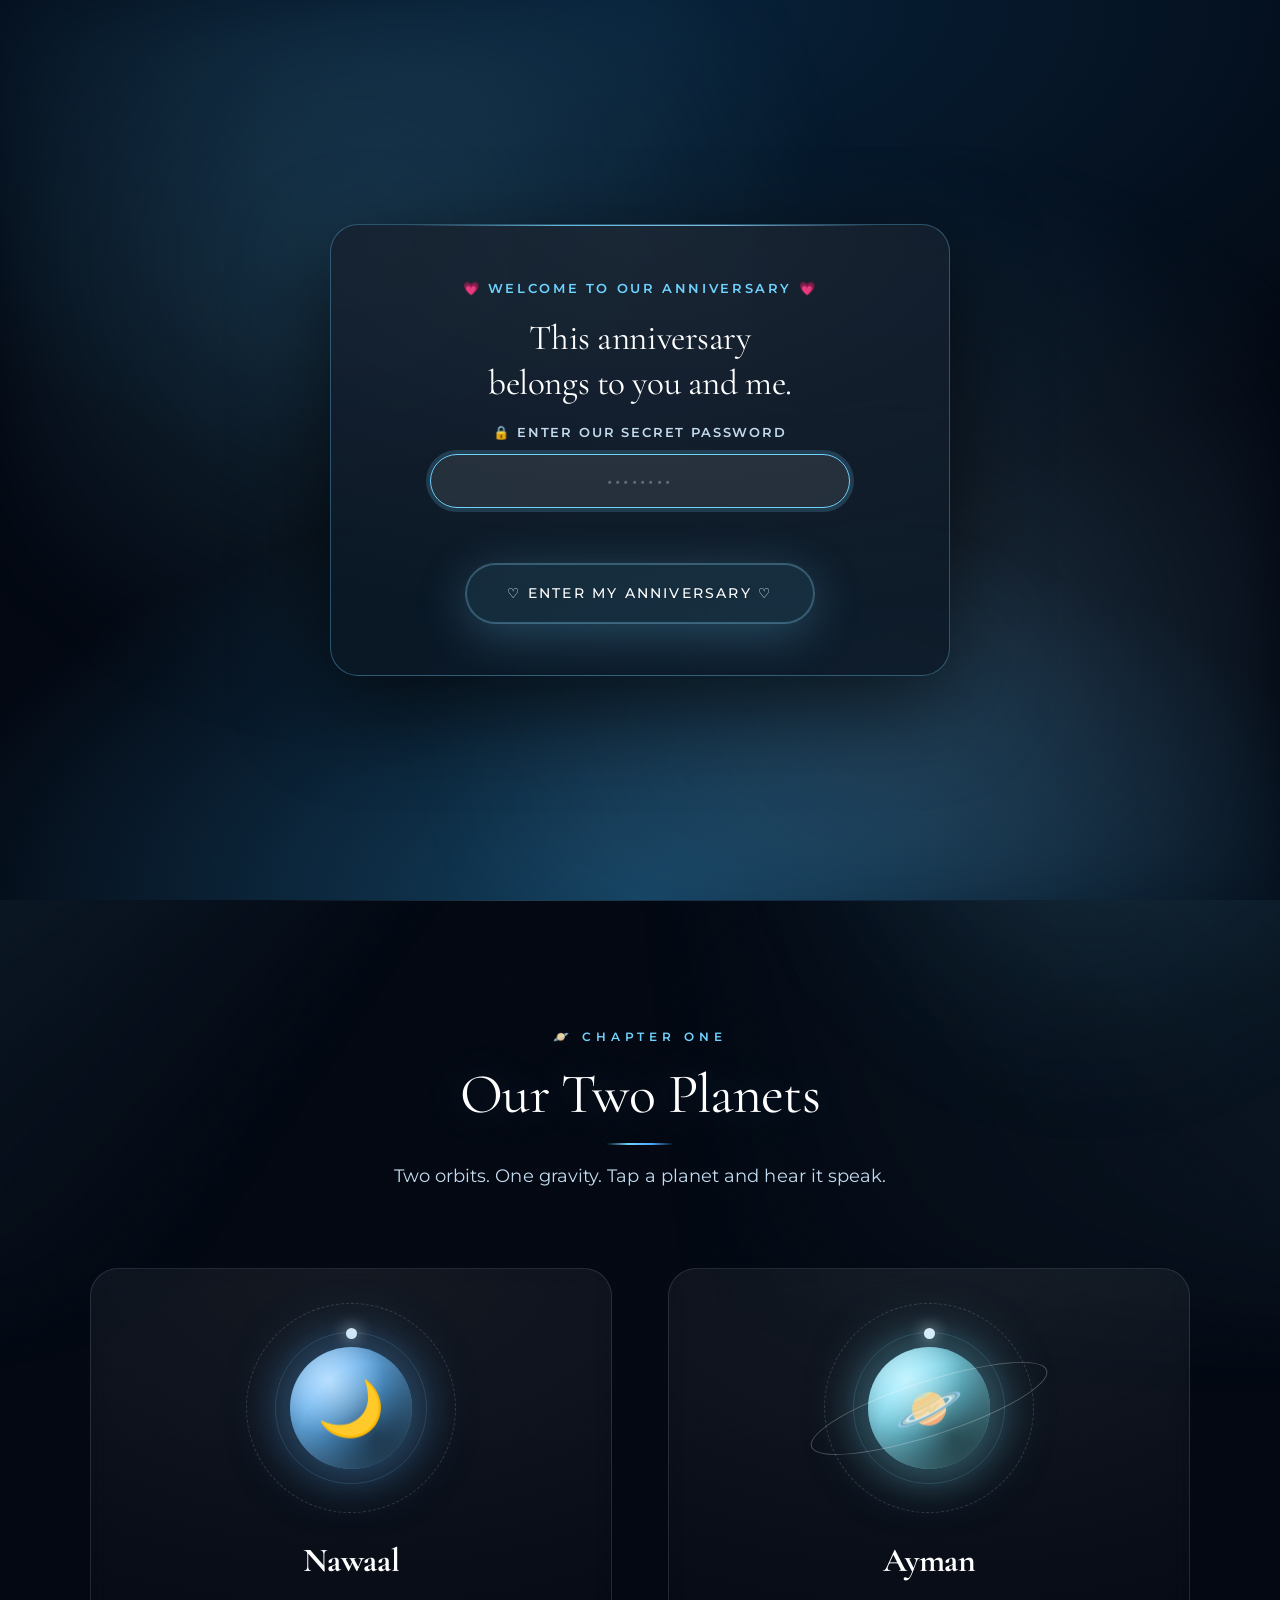
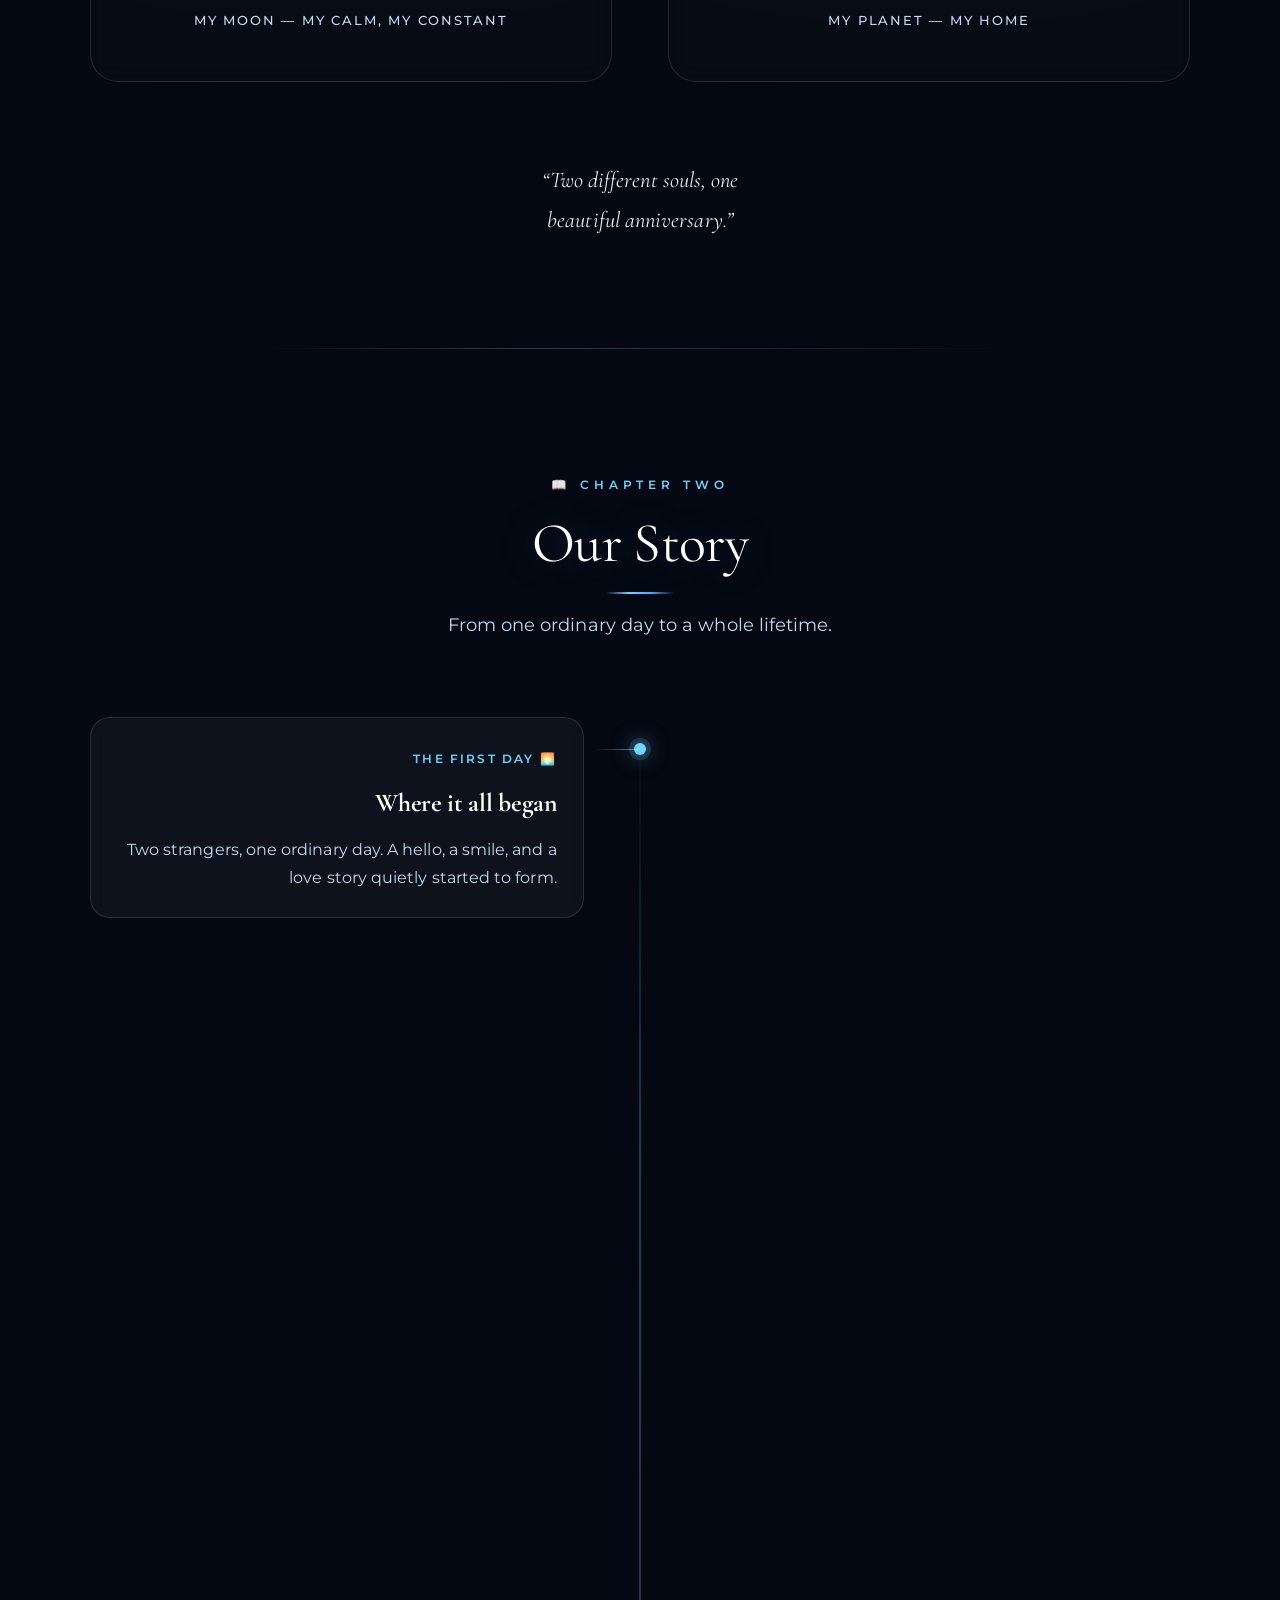
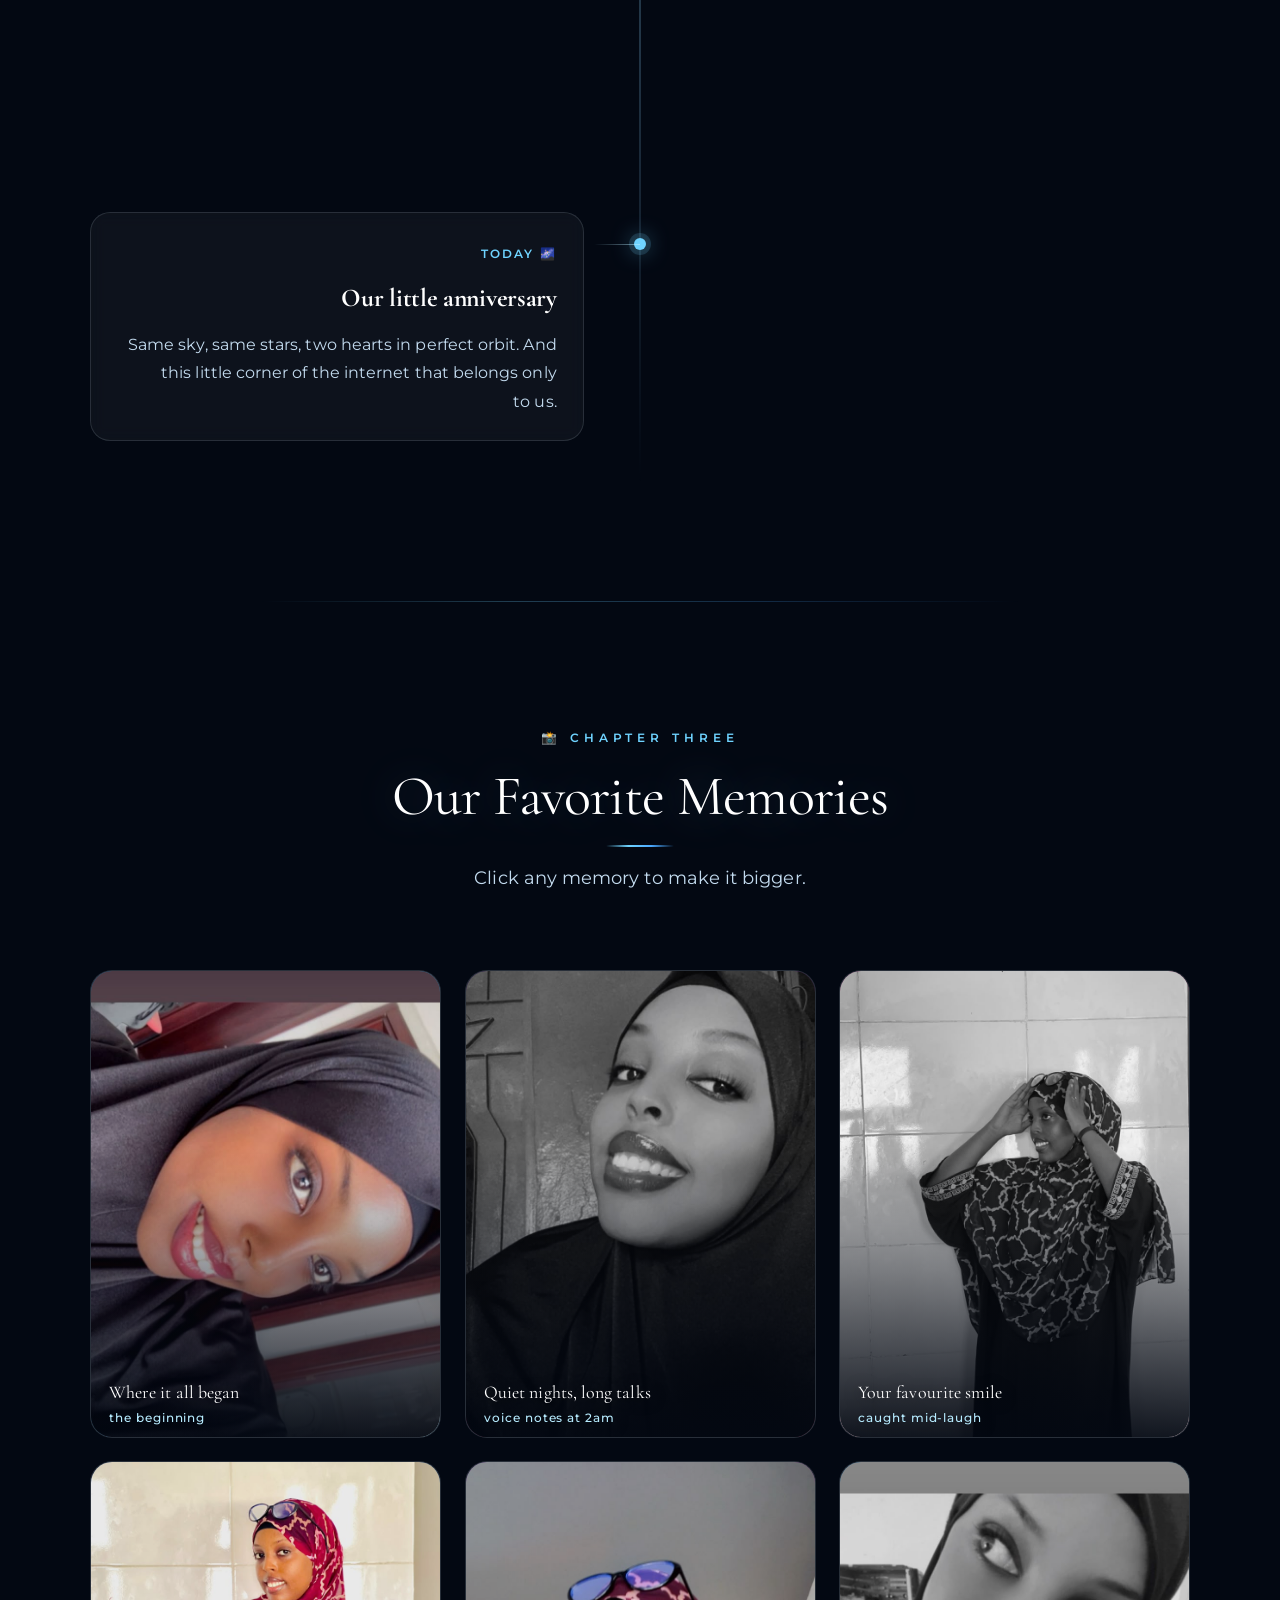
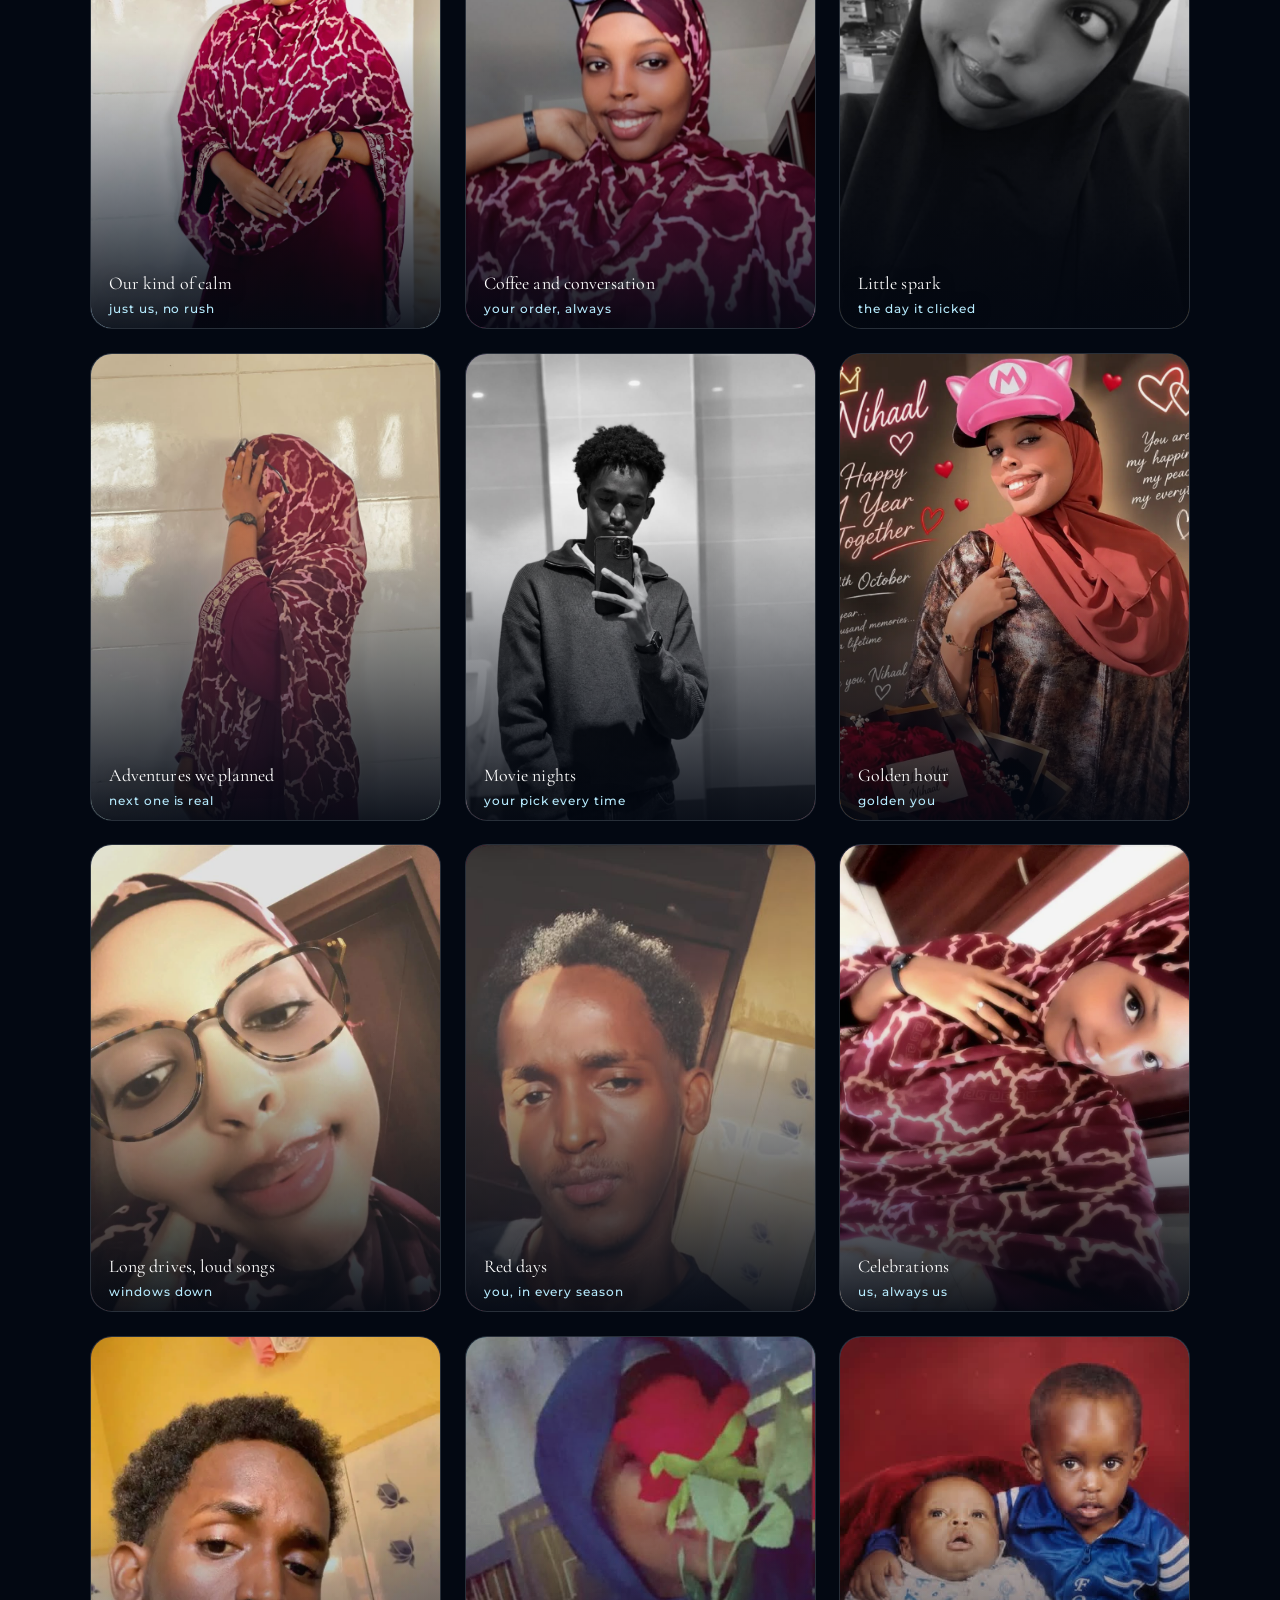
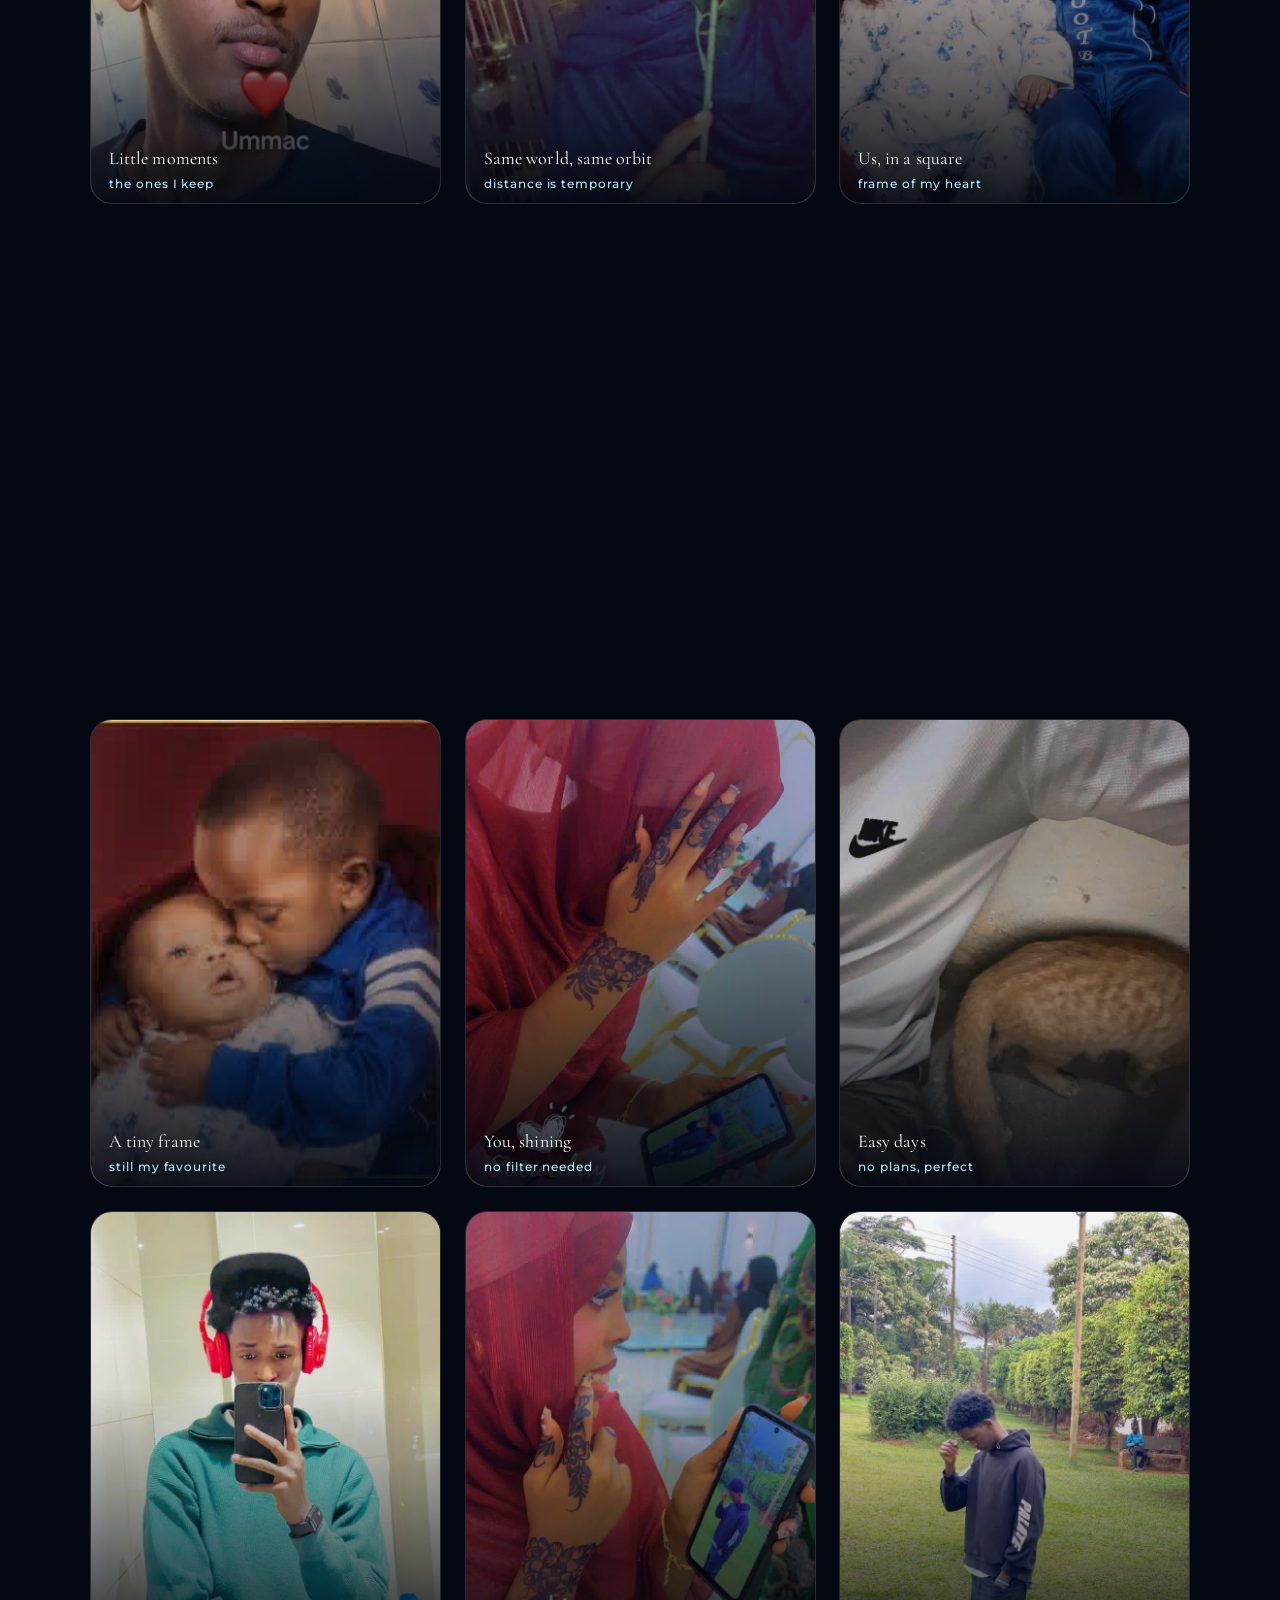
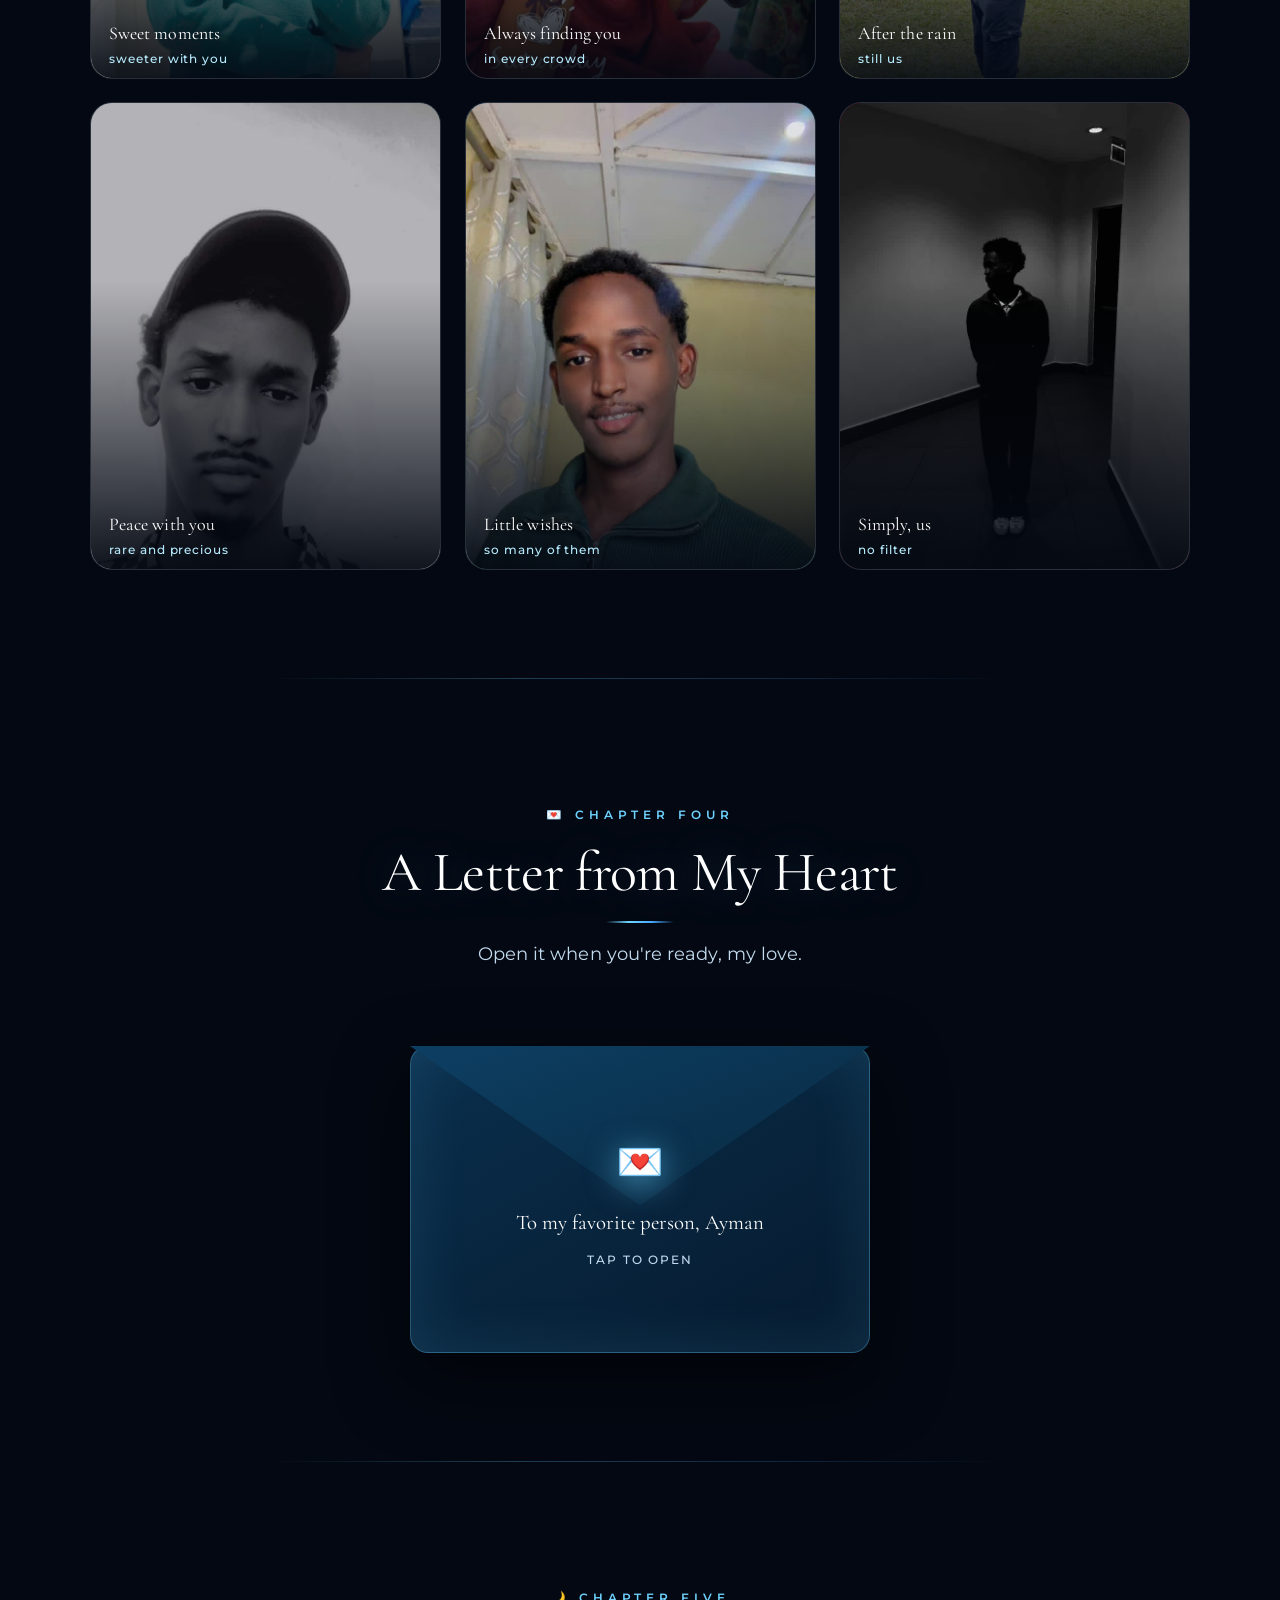
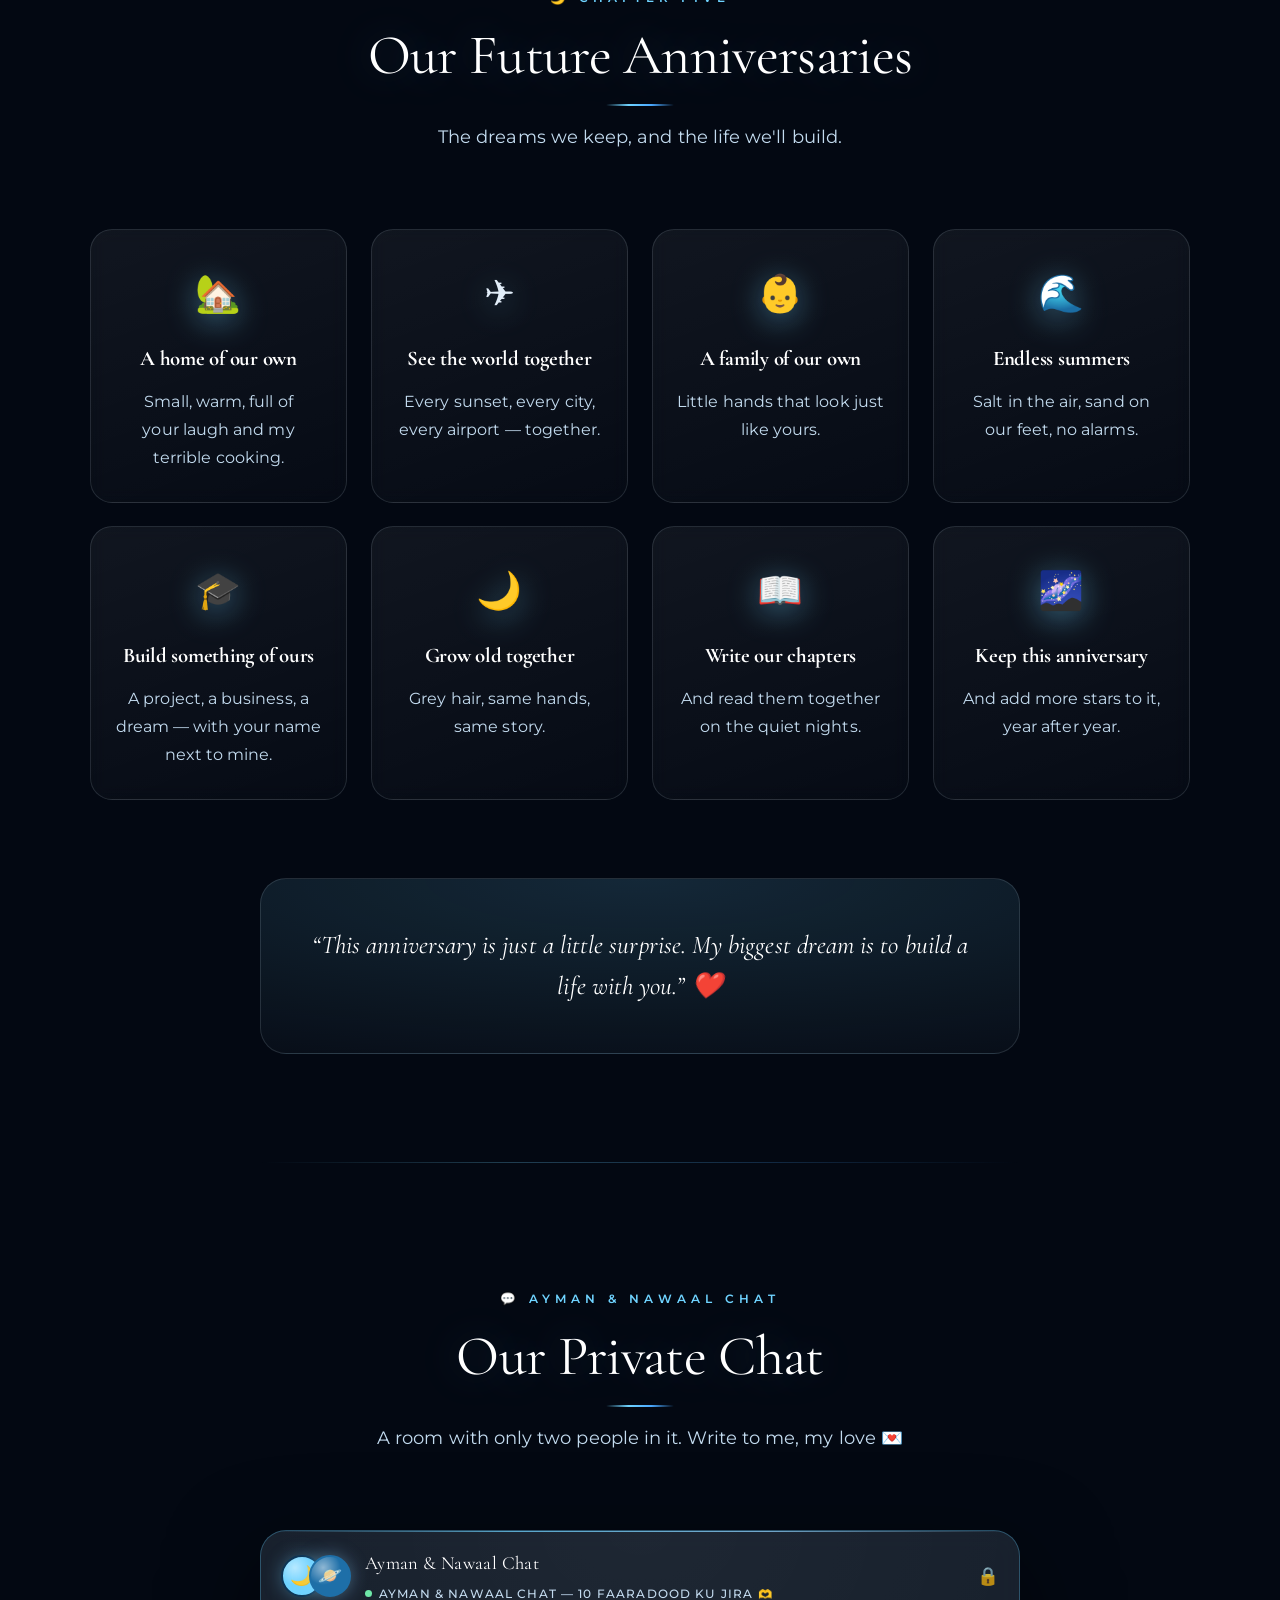
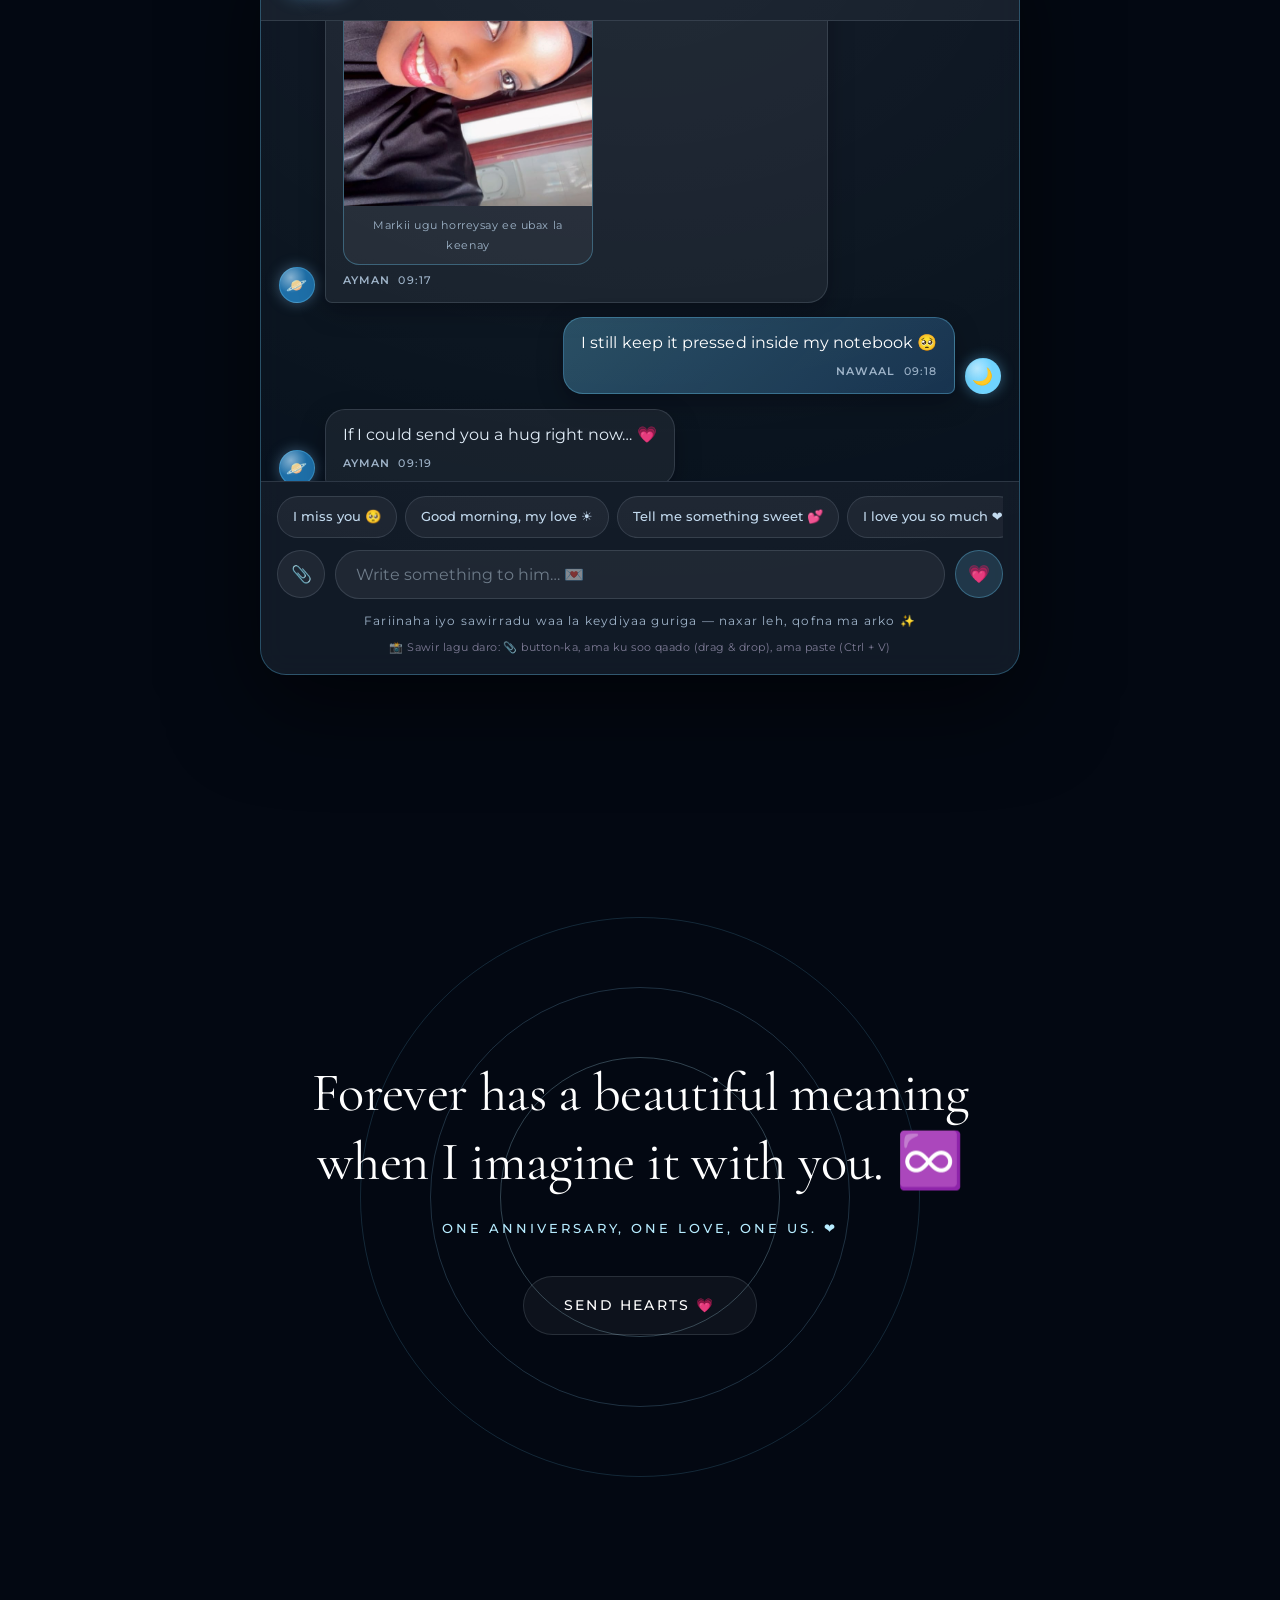
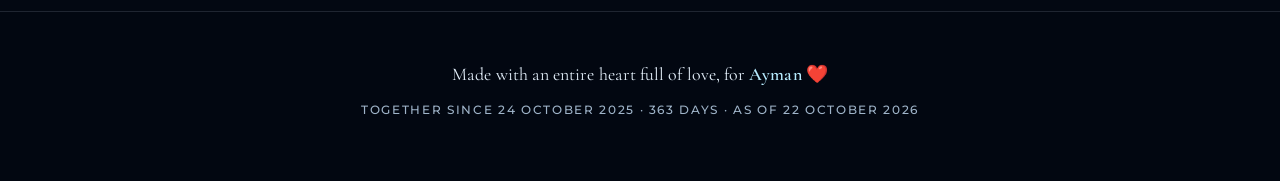
==== commit 955cd1d2: "Switch theme palette to light blue" ====
--- a/deploy-cloudflare/index.html
+++ b/deploy-cloudflare/index.html
@@ -3,7 +3,7 @@
 <head>
 <meta charset="UTF-8" />
 <meta name="viewport" content="width=device-width, initial-scale=1, viewport-fit=cover" />
-<meta name="theme-color" content="#050208" />
+<meta name="theme-color" content="#030812" />
 <title>💗 Our Anniversary — Nawaal &amp; Ayman</title>
 <meta name="description" content="An anniversary made for two hearts. Happy Anniversary, My Love." />
 <meta name="robots" content="noindex, nofollow" />
--- a/deploy-cloudflare/assets/css/style.css
+++ b/deploy-cloudflare/assets/css/style.css
@@ -1,31 +1,31 @@
 /* =========================================================
-   🌌 OUR LITTLE UNIVERSE — design system
-   Colors: deep purple · black · pink · silver
+   💙 OUR ANNIVERSARY — design system
+   Colors: deep navy · light blue · silver
    ========================================================= */
 
 :root {
-  --black:      #050208;
-  --ink:        #0a0414;
-  --purple-900: #14062b;
-  --purple-800: #1e0a3d;
-  --purple-700: #2d1060;
-  --purple-500: #6b3fa0;
-  --purple-300: #a985e8;
-  --pink:       #ff6fa5;
-  --pink-soft:  #ffa8c5;
-  --pink-deep:  #e0477f;
-  --silver:     #e2dfee;
-  --silver-dim: #a9a2c2;
-  --silver-soft:#c2bcd6;
-  --gold:       #f4d9a8;
-
-  --grad-pink:   linear-gradient(120deg, #ffa8c5 0%, #ff6fa5 45%, #b57bff 100%);
-  --grad-purple: linear-gradient(120deg, #a985e8 0%, #ff6fa5 100%);
+  --black:      #030812;
+  --ink:        #061120;
+  --purple-900: #06182a;
+  --purple-800: #08243d;
+  --purple-700: #0d3555;
+  --purple-500: #1e6fa8;
+  --purple-300: #8fd4ff;
+  --pink:       #6fd3ff;
+  --pink-soft:  #b7ecff;
+  --pink-deep:  #2f9ee0;
+  --silver:     #e2eef9;
+  --silver-dim: #9fb4c9;
+  --silver-soft:#c3dbef;
+  --gold:       #d8f1ff;
+
+  --grad-pink:   linear-gradient(120deg, #b7ecff 0%, #6fd3ff 45%, #4aa8ff 100%);
+  --grad-purple: linear-gradient(120deg, #8fd4ff 0%, #6fd3ff 100%);
 
   --glass:      rgba(255, 255, 255, 0.045);
   --glass-2:    rgba(255, 255, 255, 0.075);
-  --stroke:     rgba(217, 213, 228, 0.14);
-  --stroke-2:   rgba(255, 111, 165, 0.32);
+  --stroke:     rgba(203,226,241, 0.14);
+  --stroke-2:   rgba(111,211,255, 0.32);
 
   --font-script: "Great Vibes", "Segoe Script", cursive;
   --font-serif:  "Cormorant Garamond", Georgia, "Times New Roman", serif;
@@ -75,10 +75,10 @@
 button { font: inherit; color: inherit; cursor: pointer; }
 a { color: inherit; text-decoration: none; }
 
-::selection { background: var(--pink); color: #14041c; }
+::selection { background: var(--pink); color: #081624; }
 
 ::-webkit-scrollbar { width: 10px; }
-::-webkit-scrollbar-track { background: #07030e; }
+::-webkit-scrollbar-track { background: #040b16; }
 ::-webkit-scrollbar-thumb {
   background: linear-gradient(var(--purple-500), var(--pink-deep));
   border-radius: 99px;
@@ -106,19 +106,19 @@
 .nebula--1 {
   width: 52vw; height: 52vw; min-width: 340px; min-height: 340px;
   top: -12vw; left: -10vw;
-  background: radial-gradient(circle, rgba(139, 74, 210, .55), transparent 68%);
+  background: radial-gradient(circle, rgba(47,127,184, .55), transparent 68%);
   animation: drift1 26s var(--ease) infinite alternate;
 }
 .nebula--2 {
   width: 46vw; height: 46vw; min-width: 300px; min-height: 300px;
   bottom: -14vw; right: -8vw;
-  background: radial-gradient(circle, rgba(255, 111, 165, .40), transparent 68%);
+  background: radial-gradient(circle, rgba(111,211,255, .40), transparent 68%);
   animation: drift2 32s var(--ease) infinite alternate;
 }
 .nebula--3 {
   width: 34vw; height: 34vw; min-width: 240px; min-height: 240px;
   top: 38%; left: 52%;
-  background: radial-gradient(circle, rgba(64, 140, 255, .22), transparent 70%);
+  background: radial-gradient(circle, rgba(64,180,255, .22), transparent 70%);
   animation: drift3 38s var(--ease) infinite alternate;
 }
 @keyframes drift1 { to { transform: translate3d(9vw, 7vh, 0) scale(1.18); } }
@@ -131,7 +131,7 @@
   top: 0; left: 0;
   margin: -190px 0 0 -190px;
   border-radius: 50%;
-  background: radial-gradient(circle, rgba(255, 111, 165, .13), transparent 62%);
+  background: radial-gradient(circle, rgba(111,211,255, .13), transparent 62%);
   pointer-events: none;
   z-index: 1;
   opacity: 0;
@@ -152,8 +152,8 @@
   text-align: center;
   padding: 24px;
   background:
-    radial-gradient(120% 90% at 50% 0%, rgba(45, 16, 96, .85), transparent 60%),
-    radial-gradient(90% 70% at 50% 100%, rgba(224, 71, 127, .35), transparent 62%),
+    radial-gradient(120% 90% at 50% 0%, rgba(8,36,61, .85), transparent 60%),
+    radial-gradient(90% 70% at 50% 100%, rgba(47,158,224, .35), transparent 62%),
     var(--black);
   transition: opacity 1.1s var(--ease), visibility 1.1s;
 }
@@ -177,7 +177,7 @@
   line-height: 1.28;
   color: #fff;
   margin: 0 0 18px;
-  text-shadow: 0 0 44px rgba(255, 111, 165, .38);
+  text-shadow: 0 0 44px rgba(111,211,255, .38);
 }
 .loader__text {
   font-family: var(--font-serif);
@@ -197,7 +197,7 @@
 }
 .loader__fade {
   position: absolute; inset: 0;
-  background: radial-gradient(circle at 50% 50%, transparent 55%, rgba(5, 2, 8, .9) 100%);
+  background: radial-gradient(circle at 50% 50%, transparent 55%, rgba(3,8,18, .9) 100%);
   pointer-events: none;
 }
 
@@ -210,7 +210,7 @@
   padding: 16px 40px;
   border: 1px solid var(--stroke-2);
   border-radius: 999px;
-  background: rgba(255, 111, 165, .1);
+  background: rgba(111,211,255, .1);
   color: #fff;
   font-size: .86rem;
   font-weight: 500;
@@ -228,17 +228,17 @@
   z-index: -1;
 }
 .btn > * { position: relative; z-index: 1; }
-.btn:hover { transform: translateY(-3px); box-shadow: 0 14px 44px rgba(255, 111, 165, .32); }
+.btn:hover { transform: translateY(-3px); box-shadow: 0 14px 44px rgba(111,211,255, .32); }
 .btn:hover::after { opacity: 1; }
 .btn:active { transform: translateY(-1px) scale(.98); }
 
 .btn--glow {
-  box-shadow: 0 0 0 1px rgba(255, 168, 197, .25), 0 10px 50px rgba(255, 111, 165, .28);
+  box-shadow: 0 0 0 1px rgba(183,236,255, .25), 0 10px 50px rgba(111,211,255, .28);
   animation: btnPulse 3.4s ease-in-out infinite;
 }
 @keyframes btnPulse {
-  0%, 100% { box-shadow: 0 0 0 1px rgba(255, 168, 197, .22), 0 10px 46px rgba(255, 111, 165, .22); }
-  50%      { box-shadow: 0 0 0 1px rgba(255, 168, 197, .5), 0 16px 66px rgba(255, 111, 165, .46); }
+  0%, 100% { box-shadow: 0 0 0 1px rgba(183,236,255, .22), 0 10px 46px rgba(111,211,255, .22); }
+  50%      { box-shadow: 0 0 0 1px rgba(183,236,255, .5), 0 16px 66px rgba(111,211,255, .46); }
 }
 .btn--soft { border-color: var(--stroke); background: var(--glass); }
 .btn__spark { animation: twinkle 2.2s ease-in-out infinite; }
@@ -255,7 +255,7 @@
   justify-content: space-between;
   gap: 18px;
   padding: 0 clamp(16px, 4vw, 46px);
-  background: rgba(5, 2, 8, .55);
+  background: rgba(3,8,18, .55);
   backdrop-filter: blur(16px);
   -webkit-backdrop-filter: blur(16px);
   border-bottom: 1px solid transparent;
@@ -263,7 +263,7 @@
   transition: transform .8s var(--ease), background .4s ease, border-color .4s ease;
 }
 .nav.is-visible { transform: translateY(0); }
-.nav.is-scrolled { background: rgba(5, 2, 8, .85); border-color: var(--stroke); }
+.nav.is-scrolled { background: rgba(3,8,18, .85); border-color: var(--stroke); }
 
 .nav__logo { display: flex; align-items: center; gap: 10px; }
 .nav__logo-mark {
@@ -330,7 +330,7 @@
 }.nav__music:hover { border-color: var(--stroke-2); transform: scale(1.07); }
 .nav__music .ico { width: 18px; height: 18px; fill: none; stroke: var(--silver); stroke-width: 1.7; stroke-linecap: round; stroke-linejoin: round; }
 .nav__music .ico--off { display: none; }
-.nav__music[aria-pressed="true"] { background: rgba(255, 111, 165, .16); border-color: var(--stroke-2); }
+.nav__music[aria-pressed="true"] { background: rgba(111,211,255, .16); border-color: var(--stroke-2); }
 .nav__music[aria-pressed="true"] .ico--on { display: none; }
 .nav__music[aria-pressed="true"] .ico--off { display: block; }
 
@@ -359,7 +359,7 @@
   font-size: clamp(2rem, 5.6vw, 3.5rem);
   line-height: 1.16;
   color: #fff;
-  text-shadow: 0 0 46px rgba(169, 133, 232, .3);
+  text-shadow: 0 0 46px rgba(143,212,255, .3);
 }
 .sec-head__lead {
   margin: 0 auto;
@@ -396,7 +396,7 @@
   margin-bottom: 28px;
   border: 1px solid var(--stroke-2);
   border-radius: 999px;
-  background: rgba(255, 111, 165, .09);
+  background: rgba(111,211,255, .09);
   font-size: .8rem;
   font-weight: 500;
   letter-spacing: .16em;
@@ -407,12 +407,12 @@
   width: 7px; height: 7px;
   border-radius: 50%;
   background: var(--pink);
-  box-shadow: 0 0 0 0 rgba(255, 111, 165, .6);
+  box-shadow: 0 0 0 0 rgba(111,211,255, .6);
   animation: pulse 2.1s infinite;
 }
 @keyframes pulse {
-  70%  { box-shadow: 0 0 0 11px rgba(255, 111, 165, 0); }
-  100% { box-shadow: 0 0 0 0 rgba(255, 111, 165, 0); }
+  70%  { box-shadow: 0 0 0 11px rgba(111,211,255, 0); }
+  100% { box-shadow: 0 0 0 0 rgba(111,211,255, 0); }
 }
 .hero__title {
   margin: 0 0 22px;
@@ -422,7 +422,7 @@
   line-height: 1.12;
   letter-spacing: -.015em;
   color: #fff;
-  text-shadow: 0 0 60px rgba(255, 111, 165, .22);
+  text-shadow: 0 0 60px rgba(111,211,255, .22);
 }
 .hero__sub {
   margin: 0 0 48px;
@@ -454,7 +454,7 @@
 .countdown__cell:hover {
   transform: translateY(-5px);
   border-color: var(--stroke-2);
-  box-shadow: 0 14px 40px rgba(255, 111, 165, .16);
+  box-shadow: 0 14px 40px rgba(111,211,255, .16);
 }
 .countdown__cell b {
   display: block;
@@ -500,7 +500,7 @@
 }
 .mouse {
   width: 24px; height: 38px;
-  border: 1px solid rgba(217, 213, 228, .3);
+  border: 1px solid rgba(203,226,241, .3);
   border-radius: 14px;
   display: grid;
   justify-items: center;
@@ -544,9 +544,9 @@
 .planet:hover {
   transform: translateY(-10px);
   border-color: var(--stroke-2);
-  box-shadow: 0 26px 70px rgba(255, 111, 165, .18);
-}
-.planet.is-open { border-color: var(--stroke-2); box-shadow: 0 20px 60px rgba(255, 111, 165, .22); }
+  box-shadow: 0 26px 70px rgba(111,211,255, .18);
+}
+.planet.is-open { border-color: var(--stroke-2); box-shadow: 0 20px 60px rgba(111,211,255, .22); }
 
 .planet__stage {
   position: relative;
@@ -559,14 +559,14 @@
 .planet__orbit {
   position: absolute;
   inset: 0;
-  border: 1px dashed rgba(217, 213, 228, .18);
+  border: 1px dashed rgba(203,226,241, .18);
   border-radius: 50%;
   animation: spin 26s linear infinite;
 }
 .planet__orbit--inner {
   inset: 14%;
   border-style: solid;
-  border-color: rgba(255, 111, 165, .16);
+  border-color: rgba(111,211,255, .16);
   animation-duration: 17s;
   animation-direction: reverse;
 }
@@ -593,11 +593,11 @@
   background:
     radial-gradient(circle at 32% 28%, rgba(255, 255, 255, .55), transparent 46%),
     radial-gradient(circle at 70% 74%, rgba(0, 0, 0, .5), transparent 60%),
-    var(--planet-a, #ff6fa5);
+    var(--planet-a, #6fd3ff);
   box-shadow:
     inset -16px -18px 40px rgba(0, 0, 0, .55),
     inset 12px 10px 30px rgba(255, 255, 255, .18),
-    0 0 60px var(--planet-glow, rgba(255, 111, 165, .5));
+    0 0 60px var(--planet-glow, rgba(111,211,255, .5));
   transition: transform .5s var(--ease);
 }
 .planet__body:hover { transform: scale(1.09); }
@@ -605,7 +605,7 @@
   content: "";
   position: absolute; inset: -14%;
   border-radius: 50%;
-  background: radial-gradient(circle, transparent 58%, var(--planet-glow, rgba(255, 111, 165, .35)) 100%);
+  background: radial-gradient(circle, transparent 58%, var(--planet-glow, rgba(111,211,255, .35)) 100%);
   filter: blur(10px);
   opacity: .65;
   z-index: -1;
@@ -676,7 +676,7 @@
   left: 50%;
   top: 8px; bottom: 8px;
   width: 1px;
-  background: linear-gradient(180deg, transparent, rgba(255, 111, 165, .55), rgba(169, 133, 232, .45), transparent);
+  background: linear-gradient(180deg, transparent, rgba(111,211,255, .55), rgba(143,212,255, .45), transparent);
   transform: translateX(-50%);
 }
 .tl-item {
@@ -698,7 +698,7 @@
   width: 12px; height: 12px;
   border-radius: 50%;
   background: var(--pink);
-  box-shadow: 0 0 0 5px rgba(255, 111, 165, .16), 0 0 22px rgba(255, 111, 165, .8);
+  box-shadow: 0 0 0 5px rgba(111,211,255, .16), 0 0 22px rgba(111,211,255, .8);
 }
 .tl-item:nth-child(even)::before { right: auto; left: -6px; }
 .tl-item::after {
@@ -707,11 +707,11 @@
   top: 32px;
   right: 0;
   width: 46px; height: 1px;
-  background: linear-gradient(90deg, transparent, rgba(255, 168, 197, .55));
+  background: linear-gradient(90deg, transparent, rgba(183,236,255, .55));
 }
 .tl-item:nth-child(even)::after {
   right: auto; left: 0;
-  background: linear-gradient(270deg, transparent, rgba(255, 168, 197, .55));
+  background: linear-gradient(270deg, transparent, rgba(183,236,255, .55));
 }
 .tl-card {
   padding: 24px 26px;
@@ -725,7 +725,7 @@
 .tl-item:hover .tl-card {
   transform: translateY(-6px);
   border-color: var(--stroke-2);
-  box-shadow: 0 18px 50px rgba(169, 133, 232, .16);
+  box-shadow: 0 18px 50px rgba(143,212,255, .16);
 }
 .tl-date {
   display: inline-block;
@@ -770,7 +770,7 @@
 .mem:hover {
   transform: translateY(-8px) scale(1.015);
   border-color: var(--stroke-2);
-  box-shadow: 0 26px 64px rgba(255, 111, 165, .2);
+  box-shadow: 0 26px 64px rgba(111,211,255, .2);
 }
 .mem__img {
   position: absolute; inset: 0;
@@ -787,13 +787,13 @@
   gap: 6px;
   align-content: center;
   font-size: 2.4rem;
-  background: linear-gradient(150deg, var(--ph-a, #6b3fa0), var(--ph-b, #ff6fa5));
+  background: linear-gradient(150deg, var(--ph-a, #1e6fa8), var(--ph-b, #6fd3ff));
   opacity: .92;
 }
 .mem__ph span { font-size: .74rem; font-weight: 500; letter-spacing: .16em; text-transform: uppercase; color: rgba(255, 255, 255, .88); }
 .mem__veil {
   position: absolute; inset: 0;
-  background: linear-gradient(180deg, transparent 38%, rgba(5, 2, 8, .92) 100%);
+  background: linear-gradient(180deg, transparent 38%, rgba(3,8,18, .92) 100%);
   z-index: 2;
 }
 .mem__cap {
@@ -822,7 +822,7 @@
   width: 30px; height: 30px;
   display: grid; place-items: center;
   border-radius: 50%;
-  background: rgba(5, 2, 8, .55);
+  background: rgba(3,8,18, .55);
   border: 1px solid var(--stroke);
   font-size: .8rem;
   opacity: 0;
@@ -852,9 +852,9 @@
   position: absolute;
   inset: 0;
   border-radius: 18px;
-  background: linear-gradient(150deg, #3a1560, #1c0a34);
+  background: linear-gradient(150deg, #0a2f4d, #061a2e);
   border: 1px solid var(--stroke-2);
-  box-shadow: 0 26px 70px rgba(0, 0, 0, .55), inset 0 0 60px rgba(255, 111, 165, .12);
+  box-shadow: 0 26px 70px rgba(0, 0, 0, .55), inset 0 0 60px rgba(111,211,255, .12);
   display: flex;
   flex-direction: column;
   align-items: center;
@@ -877,7 +877,7 @@
   position: absolute;
   top: 0; left: 0;
   width: 100%; height: 52%;
-  background: linear-gradient(160deg, #4a1c78, #2a0f47);
+  background: linear-gradient(160deg, #0d3f63, #08283f);
   clip-path: polygon(0 0, 100% 0, 50% 100%);
   transform-origin: top center;
   transition: transform .8s var(--ease), opacity .8s ease;
@@ -888,7 +888,7 @@
   position: relative;
   z-index: 4;
   font-size: 2.4rem;
-  filter: drop-shadow(0 6px 16px rgba(255, 111, 165, .6));
+  filter: drop-shadow(0 6px 16px rgba(111,211,255, .6));
   animation: sealPulse 2.8s ease-in-out infinite;
 }
 @keyframes sealPulse {
@@ -930,7 +930,7 @@
   border: 1px solid var(--stroke);
   background:
     linear-gradient(180deg, rgba(255, 255, 255, .07), rgba(255, 255, 255, .02)),
-    rgba(20, 6, 43, .72);
+    rgba(6,24,42, .72);
   backdrop-filter: blur(14px);
   -webkit-backdrop-filter: blur(14px);
   box-shadow: 0 30px 80px rgba(0, 0, 0, .5);
@@ -956,7 +956,7 @@
   font-family: var(--font-serif);
   font-size: clamp(1.08rem, 2.7vw, 1.3rem);
   line-height: 1.82;
-  color: #efeaf7;
+  color: #eef6fc;
   opacity: 0;
   transform: translateY(14px);
   animation: lineIn .9s var(--ease) forwards;
@@ -1003,13 +1003,13 @@
 .dream:hover {
   transform: translateY(-8px);
   border-color: var(--stroke-2);
-  box-shadow: 0 24px 60px rgba(169, 133, 232, .2);
+  box-shadow: 0 24px 60px rgba(143,212,255, .2);
 }
 .dream__icon {
   font-size: 2.3rem;
   display: block;
   margin-bottom: 14px;
-  filter: drop-shadow(0 6px 16px rgba(255, 111, 165, .45));
+  filter: drop-shadow(0 6px 16px rgba(111,211,255, .45));
   transition: transform .5s var(--ease);
 }
 .dream:hover .dream__icon { transform: scale(1.18) rotate(-6deg); }
@@ -1033,7 +1033,7 @@
   text-align: center;
   border: 1px solid var(--stroke);
   border-radius: 26px;
-  background: radial-gradient(120% 120% at 50% 0%, rgba(255, 111, 165, .16), rgba(255, 255, 255, .02));
+  background: radial-gradient(120% 120% at 50% 0%, rgba(111,211,255, .16), rgba(255, 255, 255, .02));
 }
 .future-quote p {
   margin: 0;
@@ -1066,12 +1066,12 @@
   position: absolute;
   width: min(78vw, 560px);
   aspect-ratio: 1;
-  border: 1px solid rgba(255, 111, 165, .16);
+  border: 1px solid rgba(111,211,255, .16);
   border-radius: 50%;
   animation: ringPulse 7s ease-in-out infinite;
 }
-.finale__rings i:nth-child(2) { width: min(58vw, 420px); animation-delay: .8s; border-color: rgba(169, 133, 232, .2); }
-.finale__rings i:nth-child(3) { width: min(38vw, 280px); animation-delay: 1.6s; border-color: rgba(255, 168, 197, .26); }
+.finale__rings i:nth-child(2) { width: min(58vw, 420px); animation-delay: .8s; border-color: rgba(143,212,255, .2); }
+.finale__rings i:nth-child(3) { width: min(38vw, 280px); animation-delay: 1.6s; border-color: rgba(183,236,255, .26); }
 @keyframes ringPulse {
   0%, 100% { transform: scale(.9); opacity: .35; }
   50%      { transform: scale(1.06); opacity: .9; }
@@ -1100,7 +1100,7 @@
   padding: 46px 20px 60px;
   text-align: center;
   border-top: 1px solid var(--stroke);
-  background: rgba(5, 2, 8, .6);
+  background: rgba(3,8,18, .6);
 }
 .footer p { margin: 0; font-family: var(--font-serif); font-size: 1.12rem; color: var(--silver); }
 .footer b { color: var(--pink-soft); font-weight: 600; }
@@ -1122,7 +1122,7 @@
   display: grid;
   place-items: center;
   padding: 22px;
-  background: rgba(3, 1, 6, .92);
+  background: rgba(2,6,14, .92);
   backdrop-filter: blur(10px);
   -webkit-backdrop-filter: blur(10px);
   animation: fadeIn .4s ease both;
@@ -1155,7 +1155,7 @@
   border-radius: 18px;
   border: 1px solid var(--stroke-2);
   font-size: 4rem;
-  background: linear-gradient(150deg, var(--ph-a, #6b3fa0), var(--ph-b, #ff6fa5));
+  background: linear-gradient(150deg, var(--ph-a, #1e6fa8), var(--ph-b, #6fd3ff));
   box-shadow: 0 34px 90px rgba(0, 0, 0, .6);
 }
 .lightbox__ph span {
@@ -1184,7 +1184,7 @@
   font-size: 1.1rem;
   transition: transform .3s var(--ease), background .3s ease;
 }
-.lightbox__close:hover { transform: rotate(90deg); background: rgba(255, 111, 165, .22); }
+.lightbox__close:hover { transform: rotate(90deg); background: rgba(111,211,255, .22); }
 
 /* ---------- Toast ---------- */
 .toast {
@@ -1196,7 +1196,7 @@
   padding: 13px 26px;
   border-radius: 999px;
   border: 1px solid var(--stroke-2);
-  background: rgba(20, 6, 43, .92);
+  background: rgba(6,24,42, .92);
   backdrop-filter: blur(10px);
   color: var(--pink-soft);
   font-size: .84rem;
@@ -1240,7 +1240,7 @@
     flex-direction: column;
     gap: 0;
     padding: 10px 22px 20px;
-    background: rgba(5, 2, 8, .96);
+    background: rgba(3,8,18, .96);
     backdrop-filter: blur(18px);
     border-bottom: 1px solid var(--stroke);
     transform: translateY(-130%);
@@ -1248,7 +1248,7 @@
     transition: transform .5s var(--ease), visibility .5s;
   }
   .nav__links.is-open { transform: translateY(0); visibility: visible; }
-  .nav__links a { padding: 13px 0; border-bottom: 1px solid rgba(217, 213, 228, .08); }
+  .nav__links a { padding: 13px 0; border-bottom: 1px solid rgba(203,226,241, .08); }
   .nav__links a::after { display: none; }
 
   .timeline::before { left: 7px; }
@@ -1261,7 +1261,7 @@
   .tl-item::before { right: auto; left: 1px; }
   .tl-item::after, .tl-item:nth-child(even)::after {
     left: 13px; right: auto; width: 27px;
-    background: linear-gradient(90deg, rgba(255, 168, 197, .55), transparent);
+    background: linear-gradient(90deg, rgba(183,236,255, .55), transparent);
   }
 
   .countdown__cell { min-width: 74px; padding: 13px 8px; }
--- a/deploy-cloudflare/assets/css/gate.css
+++ b/deploy-cloudflare/assets/css/gate.css
@@ -9,8 +9,8 @@
   place-items: center;
   padding: clamp(18px, 5vw, 40px);
   background:
-    radial-gradient(120% 90% at 50% 0%, rgba(45, 16, 96, .92), transparent 62%),
-    radial-gradient(90% 70% at 50% 100%, rgba(224, 71, 127, .38), transparent 64%),
+    radial-gradient(120% 90% at 50% 0%, rgba(8,36,61, .92), transparent 62%),
+    radial-gradient(90% 70% at 50% 100%, rgba(47,158,224, .38), transparent 64%),
     var(--black);
   overflow-y: auto;
   transition: opacity .8s var(--ease), visibility .8s;
@@ -30,7 +30,7 @@
   border-radius: 28px;
   background:
     radial-gradient(120% 90% at 50% 0%, rgba(255, 255, 255, .08), rgba(255, 255, 255, .02)),
-    rgba(12, 5, 26, .82);
+    rgba(5,18,32, .82);
   backdrop-filter: blur(16px);
   -webkit-backdrop-filter: blur(16px);
   box-shadow: 0 30px 90px rgba(0, 0, 0, .6);
@@ -99,11 +99,11 @@
   text-align: center;
   transition: border-color .3s ease, box-shadow .3s ease, background .3s ease;
 }
-.gate__input::placeholder { color: rgba(217, 213, 228, .35); letter-spacing: .2em; }
+.gate__input::placeholder { color: rgba(203,226,241, .35); letter-spacing: .2em; }
 .gate__input:focus {
   outline: none;
   border-color: var(--pink);
-  box-shadow: 0 0 0 4px rgba(255, 111, 165, .18);
+  box-shadow: 0 0 0 4px rgba(111,211,255, .18);
   background: rgba(255, 255, 255, .09);
 }
 .gate__input.is-bad { border-color: #ff6b8a; box-shadow: 0 0 0 4px rgba(255, 107, 138, .16); }
@@ -113,7 +113,7 @@
   margin: 6px 0 0;
   font-size: .96rem;
   font-weight: 500;
-  color: #ff9db8;
+  color: #9fdcff;
 }
 .gate__msg.is-ok { color: #8ef0b5; }
 .gate__submit { margin-top: 8px; }
@@ -136,7 +136,7 @@
 .gate__opt:hover:not(:disabled) {
   transform: translateX(6px);
   border-color: var(--stroke-2);
-  background: rgba(255, 111, 165, .12);
+  background: rgba(111,211,255, .12);
   color: #fff;
 }
 .gate__opt.is-right {
@@ -148,7 +148,7 @@
 .gate__opt.is-wrong {
   border-color: #ff6b8a;
   background: rgba(255, 107, 138, .14);
-  color: #ffe3e9;
+  color: #e3f7ff;
   animation: gateShake .45s ease;
 }
 .gate__opt:disabled { cursor: default; opacity: .95; }
--- a/deploy-cloudflare/assets/css/chat.css
+++ b/deploy-cloudflare/assets/css/chat.css
@@ -10,7 +10,7 @@
   overflow: hidden;
   background:
     radial-gradient(120% 90% at 50% 0%, rgba(255, 255, 255, .07), rgba(255, 255, 255, .015)),
-    rgba(10, 4, 22, .72);
+    rgba(5,16,30, .72);
   backdrop-filter: blur(14px);
   -webkit-backdrop-filter: blur(14px);
   box-shadow: 0 30px 90px rgba(0, 0, 0, .55);
@@ -34,13 +34,13 @@
   font-size: 1.2rem;
   border: 2px solid var(--purple-700);
   background: radial-gradient(circle at 32% 28%, rgba(255, 255, 255, .5), transparent 46%), var(--pink);
-  box-shadow: 0 0 18px rgba(255, 111, 165, .35);
+  box-shadow: 0 0 18px rgba(111,211,255, .35);
 }
 .chat__face--b {
   margin-left: -14px;
   border-color: var(--purple-500);
   background: radial-gradient(circle at 32% 28%, rgba(255, 255, 255, .5), transparent 46%), var(--purple-500);
-  box-shadow: 0 0 18px rgba(169, 133, 232, .4);
+  box-shadow: 0 0 18px rgba(143,212,255, .4);
 }
 .chat__who { display: flex; flex-direction: column; gap: 3px; min-width: 0; }
 .chat__names {
@@ -124,12 +124,12 @@
   font-size: 1.05rem;
   border: 1px solid var(--stroke-2);
   background: radial-gradient(circle at 32% 28%, rgba(255, 255, 255, .45), transparent 46%), var(--purple-500);
-  box-shadow: 0 0 14px rgba(169, 133, 232, .35);
+  box-shadow: 0 0 14px rgba(143,212,255, .35);
 }
 .msg--me .msg__avatar {
   border-color: var(--stroke-2);
   background: radial-gradient(circle at 32% 28%, rgba(255, 255, 255, .5), transparent 46%), var(--pink);
-  box-shadow: 0 0 14px rgba(255, 111, 165, .4);
+  box-shadow: 0 0 14px rgba(111,211,255, .4);
 }
 
 .msg__bubble {
@@ -147,7 +147,7 @@
 .msg__bubble--me {
   border-bottom-right-radius: 7px;
   border-color: var(--stroke-2);
-  background: linear-gradient(135deg, rgba(255, 111, 165, .30), rgba(181, 123, 255, .22));
+  background: linear-gradient(135deg, rgba(111,211,255, .30), rgba(74,168,255, .22));
   color: #fff;
 }
 .msg__text {
@@ -265,7 +265,7 @@
 .chat__chip:hover {
   transform: translateY(-2px);
   border-color: var(--stroke-2);
-  background: rgba(255, 111, 165, .14);
+  background: rgba(111,211,255, .14);
   color: #fff;
 }
 
@@ -304,7 +304,7 @@
   padding: 0;
   border: none;
   border-radius: 50%;
-  background: rgba(5, 2, 8, .78);
+  background: rgba(3,8,18, .78);
   color: #fff;
   font-size: .7rem;
   line-height: 1;
@@ -316,7 +316,7 @@
 .chat-shell.is-drop {
   outline: 2px dashed var(--pink);
   outline-offset: -6px;
-  box-shadow: 0 0 0 6px rgba(255, 111, 165, .12), 0 30px 90px rgba(0, 0, 0, .55);
+  box-shadow: 0 0 0 6px rgba(111,211,255, .12), 0 30px 90px rgba(0, 0, 0, .55);
 }
 .chat-shell.is-drop .chat__foot::before {
   content: "📸 Sawirka halkan ka soo daale";
@@ -325,7 +325,7 @@
   padding: 9px 14px;
   border-radius: 12px;
   border: 1px dashed var(--stroke-2);
-  background: rgba(255, 111, 165, .12);
+  background: rgba(111,211,255, .12);
   color: #fff;
   font-size: .78rem;
   font-weight: 600;
@@ -346,12 +346,12 @@
   font-size: 1rem;
   transition: border-color .3s ease, box-shadow .3s ease, background .3s ease;
 }
-.chat__input::placeholder { color: rgba(217, 213, 228, .45); }
+.chat__input::placeholder { color: rgba(203,226,241, .45); }
 .chat__input:focus {
   outline: none;
   border-color: var(--pink);
   background: rgba(255, 255, 255, .09);
-  box-shadow: 0 0 0 4px rgba(255, 111, 165, .16);
+  box-shadow: 0 0 0 4px rgba(111,211,255, .16);
 }
 .chat__attach {
   flex: 0 0 auto;
@@ -368,7 +368,7 @@
 }
 .chat__attach:hover {
   transform: translateY(-2px) scale(1.06);
-  background: rgba(176, 123, 255, .18);
+  background: rgba(95,184,255, .18);
   color: #fff;
   box-shadow: 0 10px 26px rgba(0, 0, 0, .35);
 }
@@ -378,7 +378,7 @@
   width: 48px; height: 48px;
   border-radius: 50%;
   border: 1px solid var(--stroke-2);
-  background: rgba(255, 111, 165, .16);
+  background: rgba(111,211,255, .16);
   color: #fff;
   font-size: 1.1rem;
   display: grid;
@@ -388,7 +388,7 @@
 .chat__send:hover {
   transform: scale(1.08);
   background: var(--grad-pink);
-  box-shadow: 0 10px 30px rgba(255, 111, 165, .35);
+  box-shadow: 0 10px 30px rgba(111,211,255, .35);
 }
 .chat__send:active { transform: scale(.96); }
 
@@ -432,7 +432,7 @@
 .msg__act:hover {
   transform: translateY(-2px);
   border-color: var(--stroke-2);
-  background: rgba(255, 111, 165, .18);
+  background: rgba(111,211,255, .18);
   color: #fff;
 }
 
--- a/deploy-cloudflare/assets/css/cake.css
+++ b/deploy-cloudflare/assets/css/cake.css
@@ -10,8 +10,8 @@
   padding: clamp(18px, 5vw, 40px);
   overflow-y: auto;
   background:
-    radial-gradient(120% 90% at 50% 0%, rgba(45, 16, 96, .92), transparent 62%),
-    radial-gradient(90% 70% at 50% 100%, rgba(224, 71, 127, .4), transparent 64%),
+    radial-gradient(120% 90% at 50% 0%, rgba(8,36,61, .92), transparent 62%),
+    radial-gradient(90% 70% at 50% 100%, rgba(47,158,224, .4), transparent 64%),
     var(--black);
   transition: opacity .9s var(--ease), visibility .9s;
 }
@@ -43,7 +43,7 @@
   font-size: clamp(2.6rem, 9vw, 5rem);
   line-height: 1.18;
   color: #fff;
-  text-shadow: 0 0 50px rgba(255, 111, 165, .45);
+  text-shadow: 0 0 50px rgba(111,211,255, .45);
 }
 .cake__names {
   margin: 6px 0 0;
@@ -86,7 +86,7 @@
   width: 260px; height: 200px;
   margin-left: -130px;
   border-radius: 50%;
-  background: radial-gradient(circle, rgba(255, 196, 120, .35), transparent 68%);
+  background: radial-gradient(circle, rgba(111, 211, 255, .35), transparent 68%);
   filter: blur(12px);
   animation: glowPulse 3.4s ease-in-out infinite;
 }
@@ -109,7 +109,7 @@
   width: 13px;
   height: 44px;
   border-radius: 3px;
-  background: repeating-linear-gradient(135deg, #fff 0 7px, #ff6fa5 7px 14px);
+  background: repeating-linear-gradient(135deg, #fff 0 7px, #6fd3ff 7px 14px);
   box-shadow: 0 2px 8px rgba(0, 0, 0, .4);
 }
 .candle::after {
@@ -119,7 +119,7 @@
   width: 17px; height: 5px;
   margin-left: -8.5px;
   border-radius: 3px;
-  background: #f4d9a8;
+  background: #d8f1ff;
 }
 .candle__flame {
   position: absolute;
@@ -175,7 +175,7 @@
   left: 50%;
   transform: translateX(-50%);
   border-radius: 12px 12px 14px 14px;
-  background: linear-gradient(180deg, #ffe9f1 0%, #ffc0d8 26%, #e2799f 100%);
+  background: linear-gradient(180deg, #e9f8ff 0%, #c4ecff 26%, #2f9ee0 100%);
   box-shadow:
     inset 0 -12px 24px rgba(0, 0, 0, .22),
     inset 0 8px 18px rgba(255, 255, 255, .5),
@@ -184,17 +184,17 @@
 .cake__layer--top {
   top: 82px;
   width: 148px; height: 56px;
-  background: linear-gradient(180deg, #fff3f7 0%, #ffc9dd 30%, #e87ba2 100%);
+  background: linear-gradient(180deg, #f3fbff 0%, #cdefff 30%, #3fa2e0 100%);
 }
 .cake__layer--mid {
   top: 136px;
   width: 190px; height: 62px;
-  background: linear-gradient(180deg, #f3d7ff 0%, #cda6ff 32%, #8a53c9 100%);
+  background: linear-gradient(180deg, #d7f3ff 0%, #a6dcff 32%, #2f7fb8 100%);
 }
 .cake__layer--bottom {
   top: 196px;
   width: 232px; height: 70px;
-  background: linear-gradient(180deg, #ffe0b3 0%, #f0a86a 34%, #b45c33 100%);
+  background: linear-gradient(180deg, #dff4ff 0%, #8fd4ff 34%, #2f7fb8 100%);
 }
 
 .cake__drip {
@@ -205,17 +205,17 @@
 .cake__layer--top .cake__drip {
   top: -8px;
   width: 30px; height: 26px;
-  background: linear-gradient(180deg, #fff6fa, #ffc9dd);
+  background: linear-gradient(180deg, #f6fcff, #cdefff);
 }
 .cake__layer--mid .cake__drip {
   top: -7px;
   width: 26px; height: 24px;
-  background: linear-gradient(180deg, #f7e9ff, #cda6ff);
+  background: linear-gradient(180deg, #e9f7ff, #a6dcff);
 }
 .cake__layer--bottom .cake__drip {
   top: -6px;
   width: 24px; height: 22px;
-  background: linear-gradient(180deg, #fff0d8, #f0a86a);
+  background: linear-gradient(180deg, #f0fbff, #8fd4ff);
 }
 
 .cake__plate {
@@ -224,7 +224,7 @@
   width: 280px; height: 30px;
   margin-left: -140px;
   border-radius: 50%;
-  background: linear-gradient(180deg, #efeaf7, #9b95b3);
+  background: linear-gradient(180deg, #eef6fc, #9fb4c9);
   box-shadow: 0 16px 40px rgba(0, 0, 0, .5);
 }
 .cake__sugar {
--- a/deploy-cloudflare/assets/css/animations.css
+++ b/deploy-cloudflare/assets/css/animations.css
@@ -11,9 +11,9 @@
   z-index: 120;
   transform: scaleX(0);
   transform-origin: 0 50%;
-  background: linear-gradient(90deg, #ff6fa5, #b57bff, #ffa8c5, #ff6fa5);
+  background: linear-gradient(90deg, #6fd3ff, #4aa8ff, #b7ecff, #6fd3ff);
   background-size: 220% 100%;
-  box-shadow: 0 0 18px rgba(255, 111, 165, .55);
+  box-shadow: 0 0 18px rgba(111,211,255, .55);
   pointer-events: none;
   opacity: 0;
   transition: transform .12s linear, opacity .45s ease;
@@ -50,7 +50,7 @@
   height: 2px;
   margin: 16px auto 0;
   border-radius: 2px;
-  background: linear-gradient(90deg, transparent, #ff6fa5, #b57bff, transparent);
+  background: linear-gradient(90deg, transparent, #6fd3ff, #4aa8ff, transparent);
   transform: scaleX(0);
   transform-origin: center;
   transition: transform 1s var(--ease) .18s;
@@ -65,7 +65,7 @@
   position: absolute;
   inset: 6% -12% auto;
   height: 62%;
-  background: radial-gradient(ellipse at center, rgba(255, 111, 165, .12), transparent 68%);
+  background: radial-gradient(ellipse at center, rgba(111,211,255, .12), transparent 68%);
   filter: blur(26px);
   pointer-events: none;
   z-index: -1;
@@ -129,8 +129,8 @@
   animation: musicPulse 2.6s ease-in-out infinite;
 }
 @keyframes musicPulse {
-  0%, 100% { box-shadow: 0 0 0 0 rgba(255, 111, 165, 0); }
-  50%      { box-shadow: 0 0 0 6px rgba(255, 111, 165, .12); }
+  0%, 100% { box-shadow: 0 0 0 0 rgba(111,211,255, 0); }
+  50%      { box-shadow: 0 0 0 6px rgba(111,211,255, .12); }
 }
 
 /* ---------- Memory sheen ---------- */
@@ -149,8 +149,8 @@
 /* ---------- Finale glow ---------- */
 .finale__title { animation: titleGlow 6s ease-in-out infinite; }
 @keyframes titleGlow {
-  0%, 100% { text-shadow: 0 0 38px rgba(255, 111, 165, .22); }
-  50%      { text-shadow: 0 0 80px rgba(255, 111, 165, .55); }
+  0%, 100% { text-shadow: 0 0 38px rgba(111,211,255, .22); }
+  50%      { text-shadow: 0 0 80px rgba(111,211,255, .55); }
 }
 
 /* ---------- Loader polish ---------- */
@@ -163,7 +163,7 @@
   width: min(82vw, 540px);
   aspect-ratio: 1;
   transform: translateX(-50%);
-  background: radial-gradient(circle, rgba(255, 111, 165, .18), transparent 66%);
+  background: radial-gradient(circle, rgba(111,211,255, .18), transparent 66%);
   filter: blur(34px);
   z-index: -1;
   animation: haloPulse 5.5s ease-in-out infinite;
@@ -174,7 +174,7 @@
 }
 @supports ((-webkit-background-clip: text) or (background-clip: text)) {
   .loader__eyebrow {
-    background-image: linear-gradient(90deg, rgba(217, 213, 228, .55), #fff, rgba(217, 213, 228, .55));
+    background-image: linear-gradient(90deg, rgba(203,226,241, .55), #fff, rgba(203,226,241, .55));
     background-size: 220% auto;
     -webkit-background-clip: text;
     background-clip: text;
@@ -192,8 +192,8 @@
   position: absolute;
   inset: 0;
   background:
-    radial-gradient(circle at 28% 28%, rgba(255, 111, 165, .18), transparent 42%),
-    radial-gradient(circle at 72% 74%, rgba(169, 133, 232, .18), transparent 44%);
+    radial-gradient(circle at 28% 28%, rgba(111,211,255, .18), transparent 42%),
+    radial-gradient(circle at 72% 74%, rgba(143,212,255, .18), transparent 44%);
   filter: blur(36px);
   pointer-events: none;
   animation: gateDrift 16s ease-in-out infinite alternate;
--- a/deploy-cloudflare/assets/css/premium.css
+++ b/deploy-cloudflare/assets/css/premium.css
@@ -1,6 +1,6 @@
 :root {
-  --pink-rgb: 255, 111, 165;
-  --purple-rgb: 181, 123, 255;
+  --pink-rgb: 111, 211, 255;
+  --purple-rgb: 74, 168, 255;
 }
 
 body::after {
@@ -39,7 +39,7 @@
     transparent 92deg,
     rgba(var(--purple-rgb), .15) 148deg,
     transparent 210deg,
-    rgba(96, 165, 250, .10) 268deg,
+    rgba(111,211,255, .10) 268deg,
     transparent 330deg
   );
   filter: blur(64px);
@@ -101,7 +101,7 @@
   position: absolute;
   inset: 0;
   border-radius: inherit;
-  background: radial-gradient(260px circle at var(--mx) var(--my), rgba(255, 168, 197, .17), transparent 62%);
+  background: radial-gradient(260px circle at var(--mx) var(--my), rgba(183,236,255, .17), transparent 62%);
   opacity: 0;
   transition: opacity .45s ease;
   pointer-events: none;
@@ -202,7 +202,7 @@
   width: 36px;
   height: 36px;
   margin: -18px 0 0 -18px;
-  border: 1px solid rgba(255, 168, 197, .55);
+  border: 1px solid rgba(183,236,255, .55);
   background: transparent;
   transition: width .3s var(--ease), height .3s var(--ease), margin .3s var(--ease),
               background .3s ease, border-color .3s ease, opacity .3s ease;
@@ -212,7 +212,7 @@
   width: 58px;
   height: 58px;
   margin: -29px 0 0 -29px;
-  border-color: rgba(255, 168, 197, .85);
+  border-color: rgba(183,236,255, .85);
   background: rgba(var(--pink-rgb), .09);
 }
 
@@ -267,7 +267,7 @@
   width: 100%;
   height: 100%;
   border-radius: 50%;
-  background: rgba(10, 4, 22, .92);
+  background: rgba(5,16,30, .92);
   color: #fff;
   font-size: 1.05rem;
   transition: background .3s ease;
